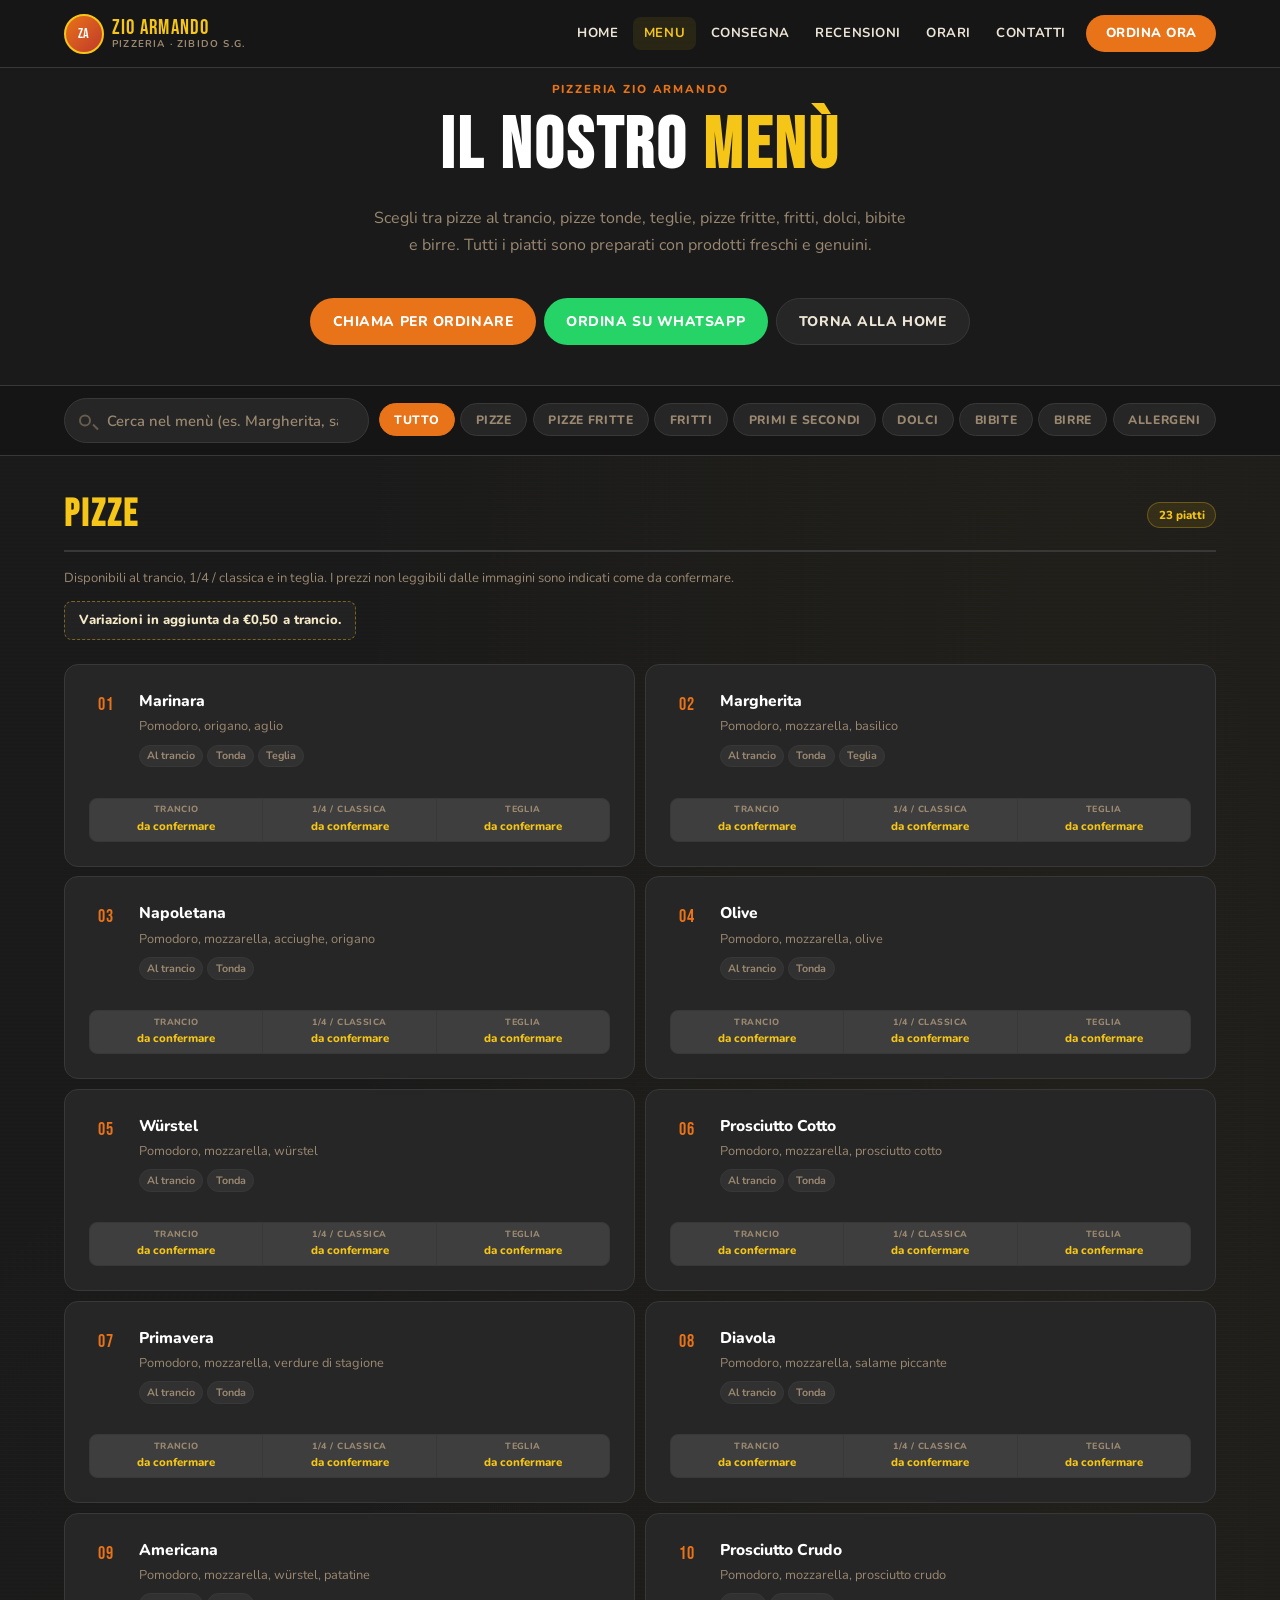
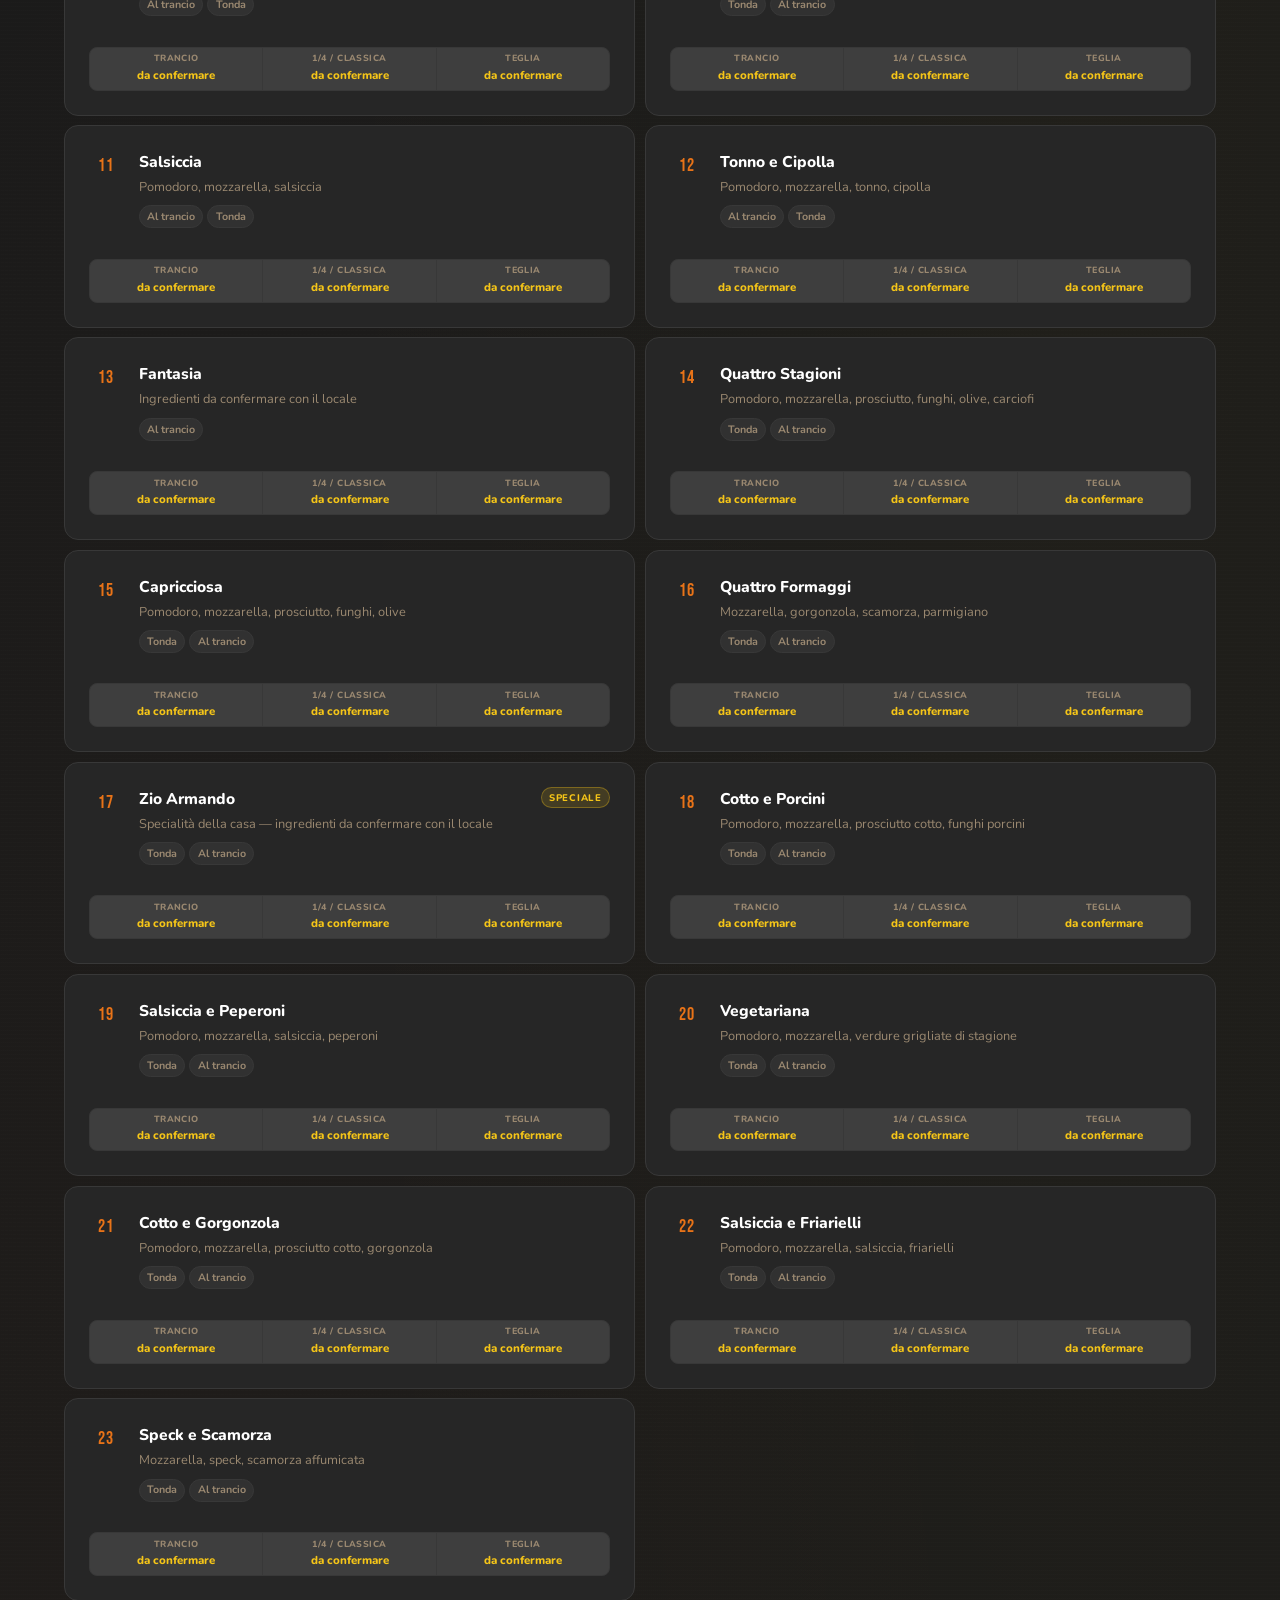
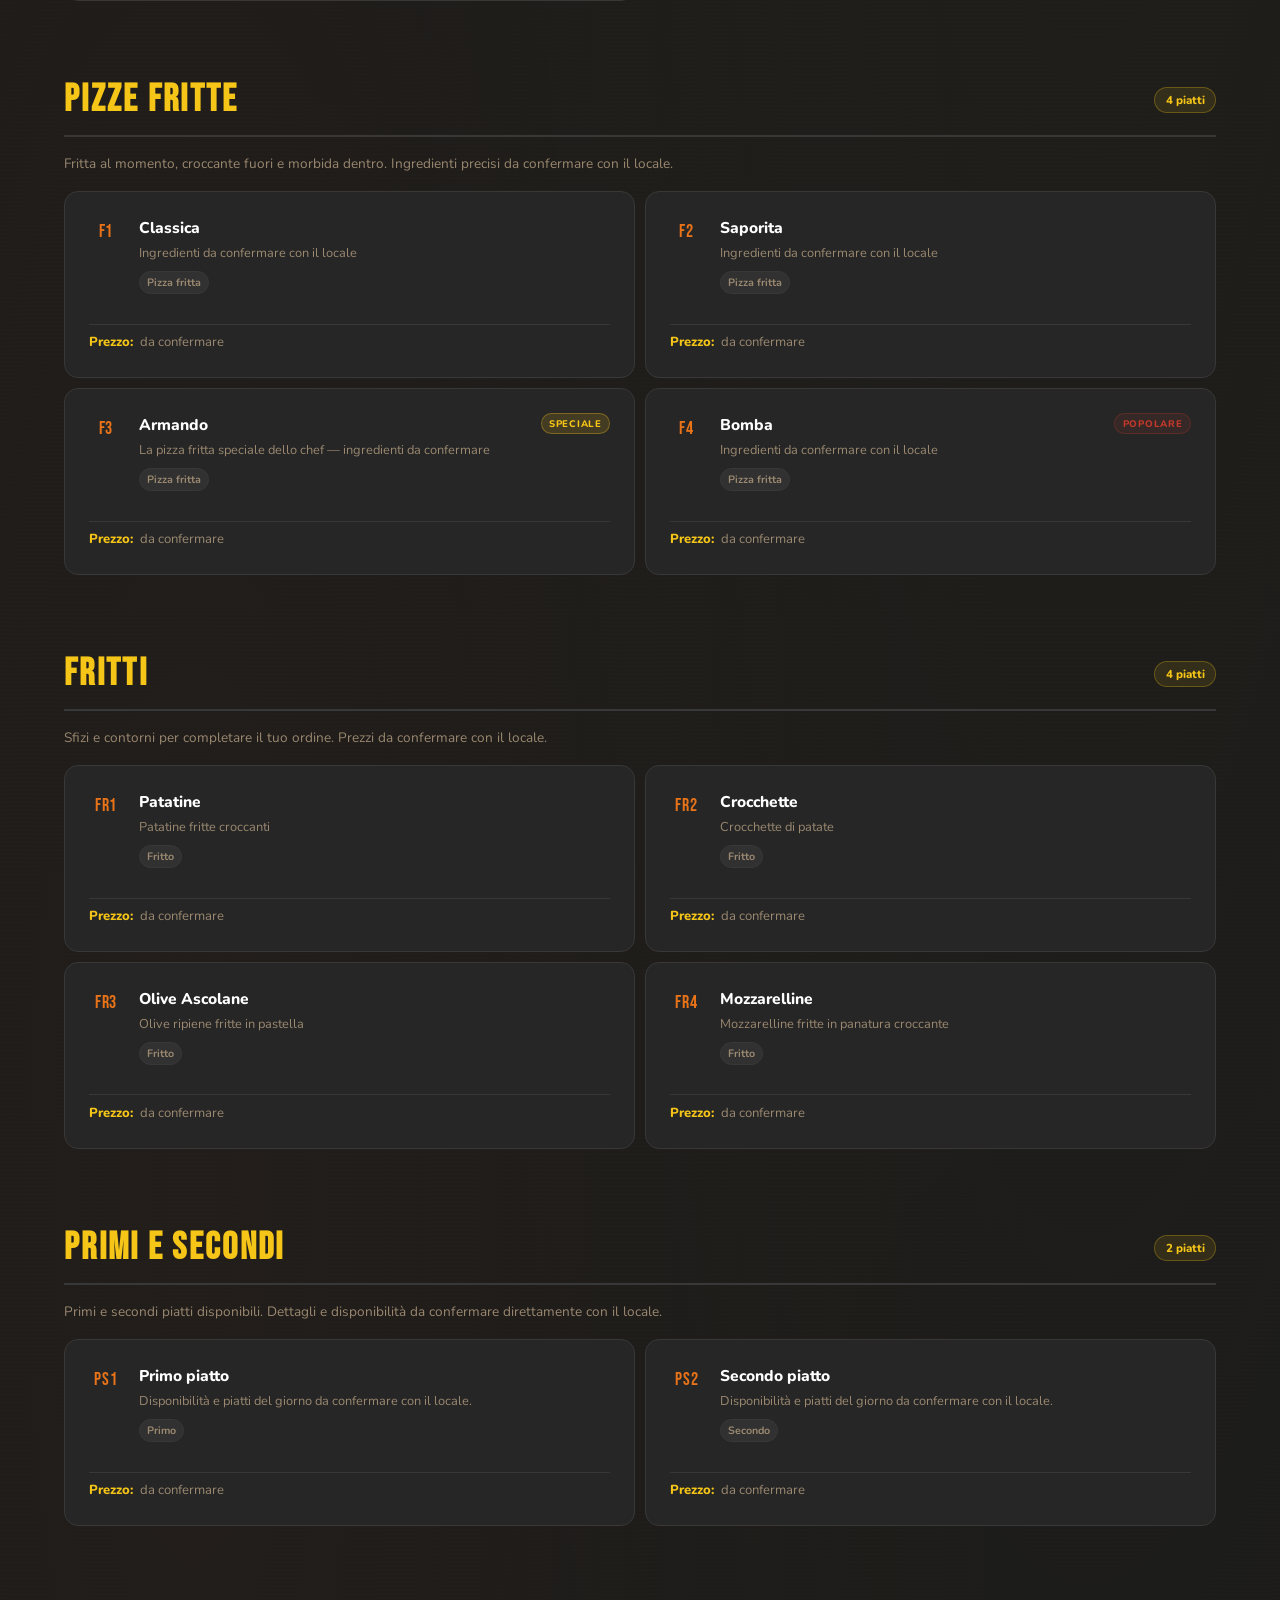
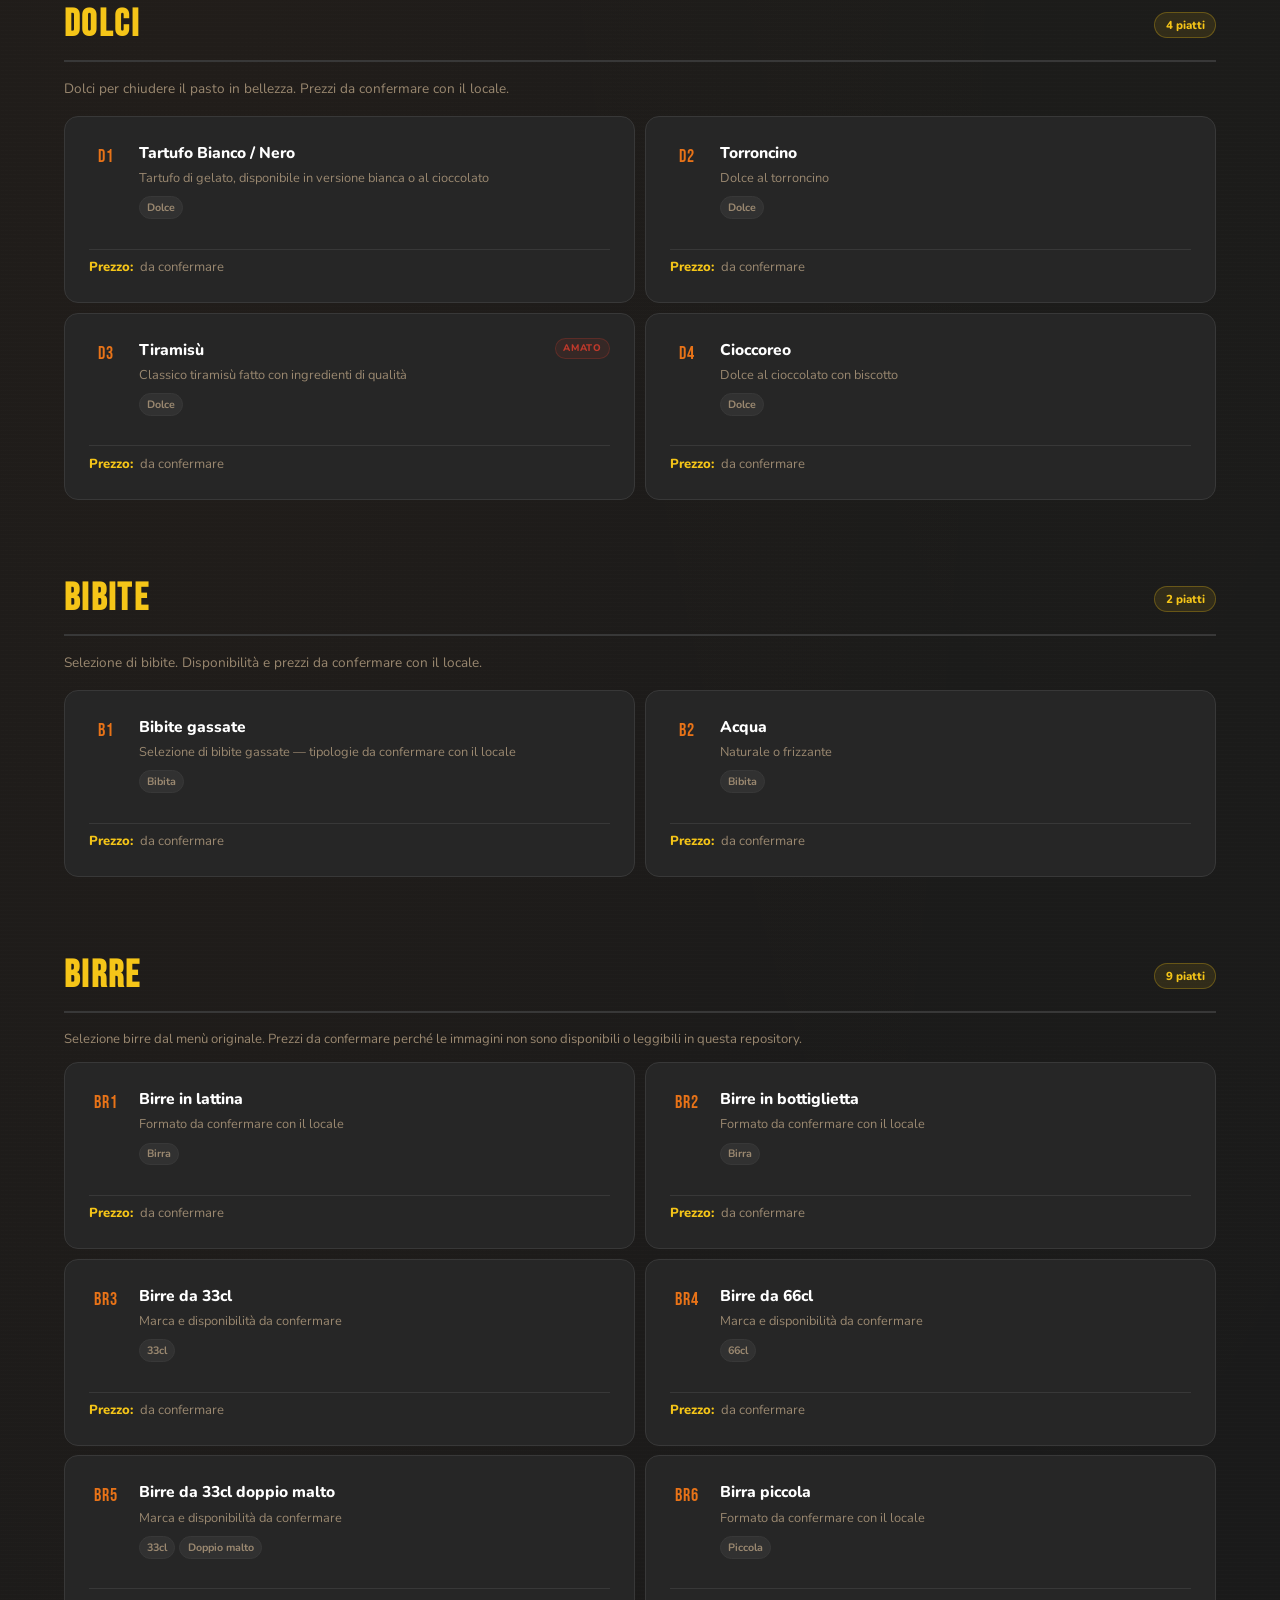
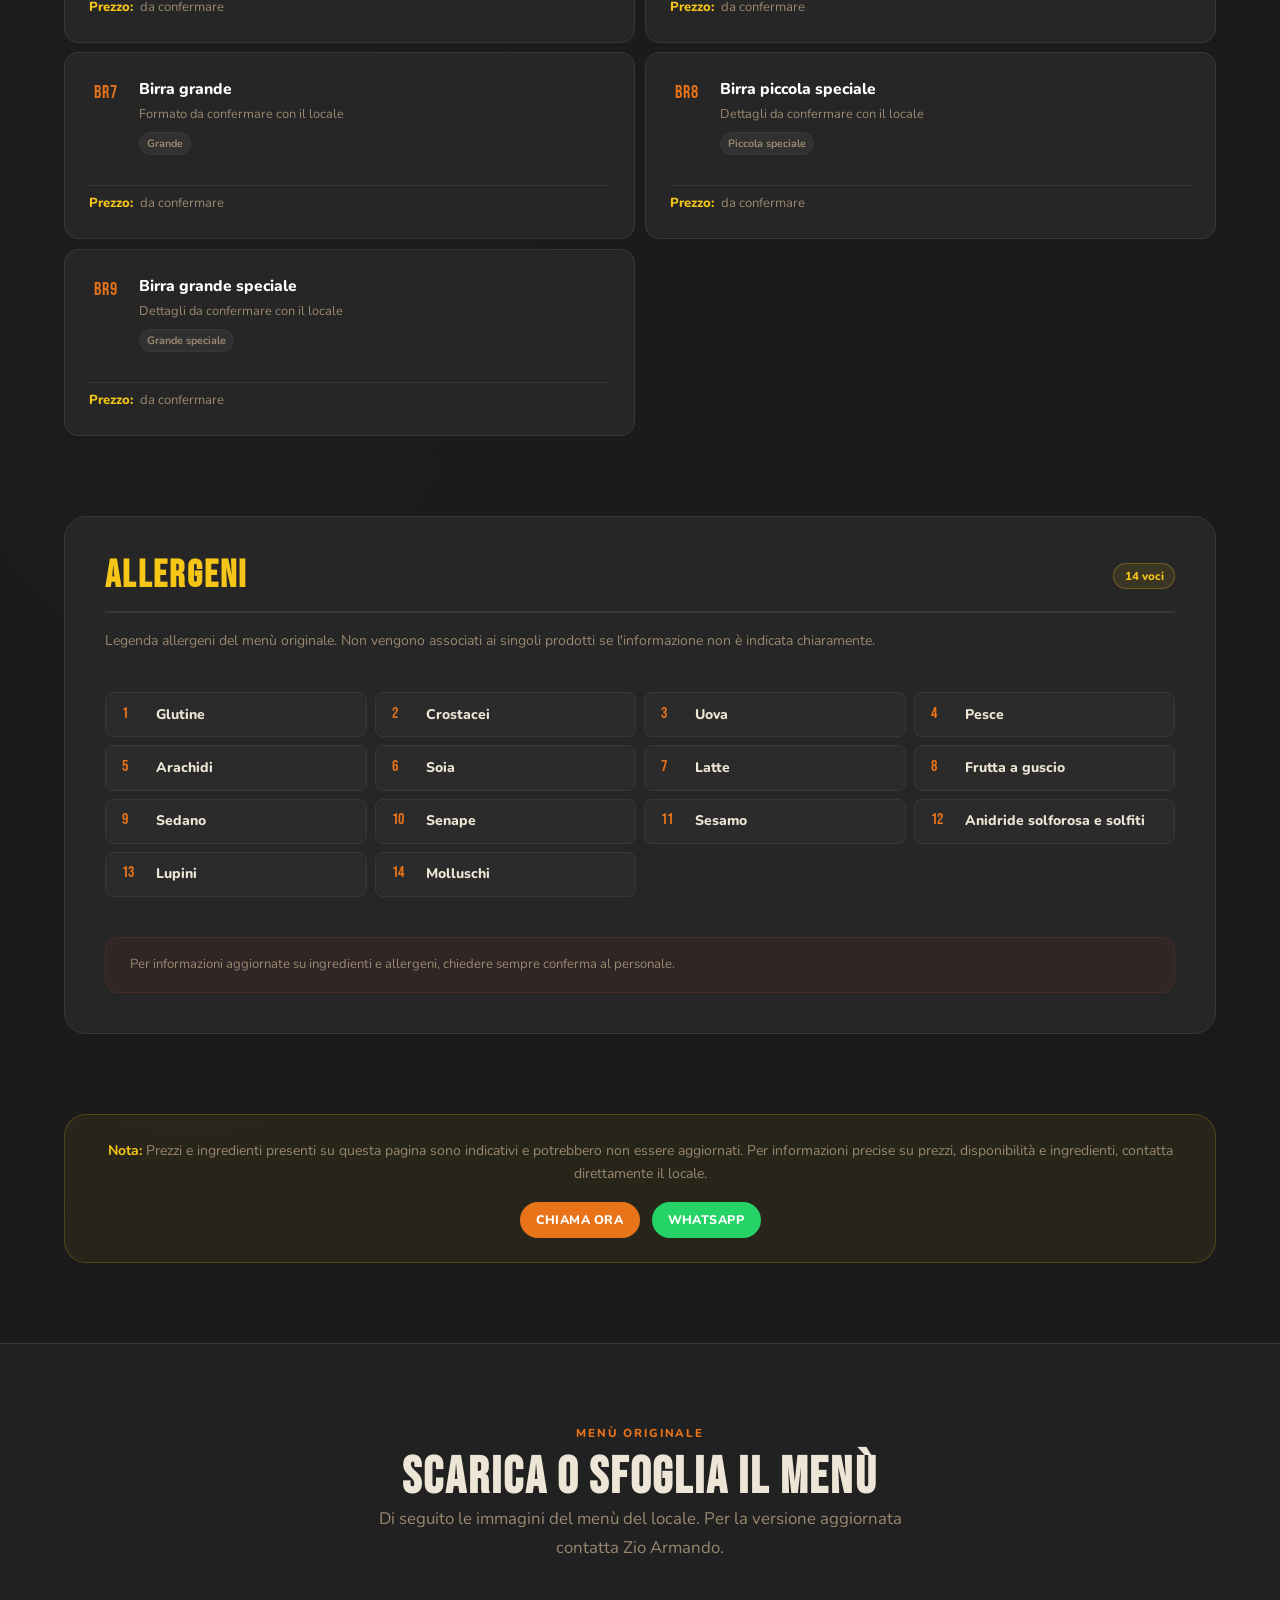
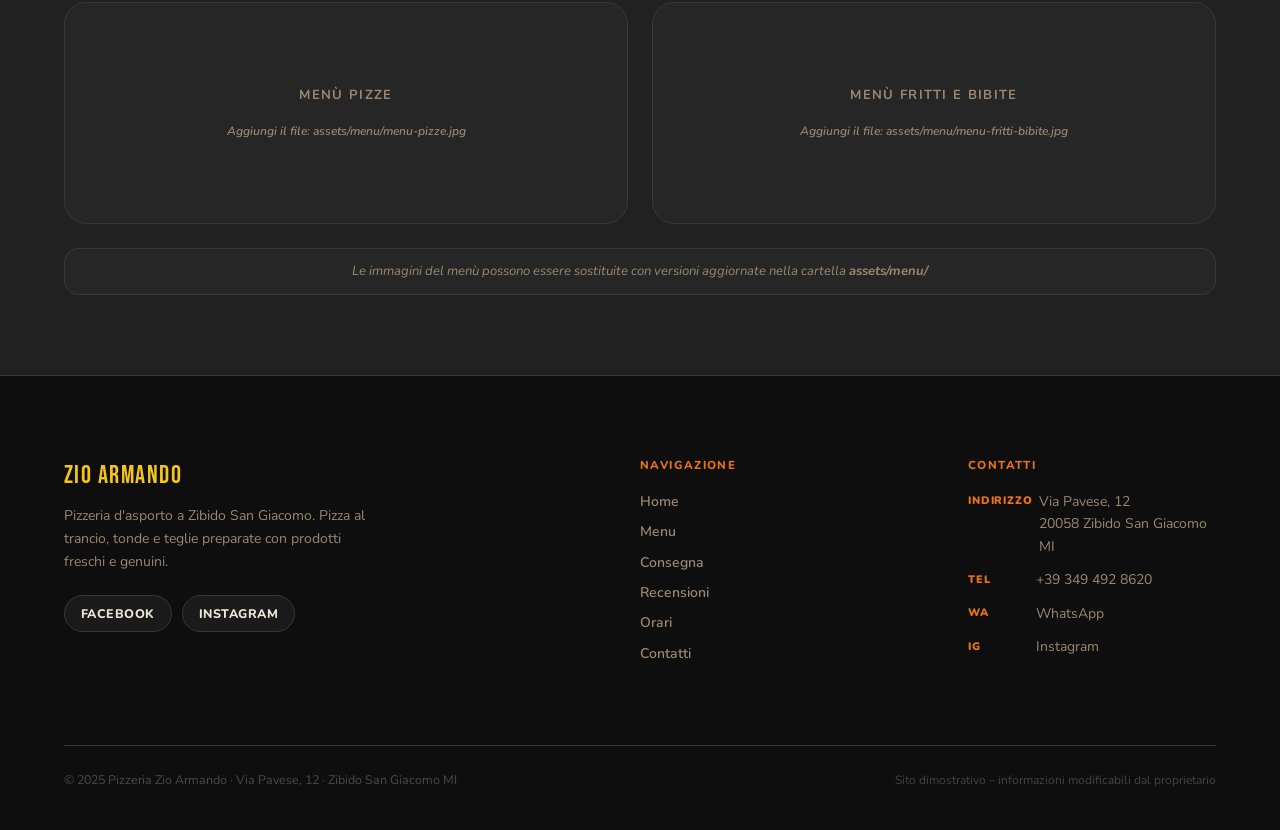
==== menu.html @ ccb5c818 "Created initial files for the project and modified README.md to reflect the changes." ====
<!DOCTYPE html>
<html lang="it">
<head>
  <meta charset="UTF-8">
  <meta name="viewport" content="width=device-width, initial-scale=1.0">
  <meta name="description" content="Menù Pizzeria Zio Armando – Pizze al trancio, tonde, teglie, fritti, pizza fritta, dolci, bibite e birre. Zibido San Giacomo.">
  <meta name="theme-color" content="#1a1a1a">
  <title>Menù – Pizzeria Zio Armando · Zibido San Giacomo</title>

  <!-- Fonts -->
  <link rel="preconnect" href="https://fonts.googleapis.com">
  <link rel="preconnect" href="https://fonts.gstatic.com" crossorigin>
  <link href="https://fonts.googleapis.com/css2?family=Bebas+Neue&family=Pacifico&family=Nunito:wght@400;600;700;800&display=swap" rel="stylesheet">
  <link rel="stylesheet" href="style.css">
</head>
<body>

  <!-- ================================
       SITE HEADER / NAVIGATION
       ================================ -->
  <header class="site-header" id="site-header">
    <div class="container header-inner">

      <!-- LOGO: replace assets/logo/logo-zio-armando.png with the official logo -->
      <a href="index.html" class="site-logo" aria-label="Pizzeria Zio Armando – Home">
        <div class="logo-img-fallback">
          <img
            src="assets/logo/logo-zio-armando.png"
            alt="Logo Pizzeria Zio Armando"
            width="42" height="42"
            onerror="this.style.display='none'"
          >
        </div>
        <div class="logo-text">
          <span class="logo-name">Zio Armando</span>
          <span class="logo-tagline">Pizzeria · Zibido S.G.</span>
        </div>
      </a>

      <!-- Desktop navigation -->
      <nav class="main-nav" aria-label="Navigazione principale">
        <a href="index.html" class="nav-link">Home</a>
        <a href="menu.html" class="nav-link active">Menu</a>
        <a href="index.html#consegna" class="nav-link">Consegna</a>
        <a href="index.html#recensioni" class="nav-link">Recensioni</a>
        <a href="index.html#orari" class="nav-link">Orari</a>
        <a href="index.html#contatti" class="nav-link">Contatti</a>
        <a href="tel:+393494928620" class="nav-link nav-cta">Ordina ora</a>
      </nav>

      <!-- Hamburger (mobile only) -->
      <button class="hamburger" id="hamburger-btn" aria-label="Apri menu" aria-expanded="false" aria-controls="mobile-nav">
        <span></span>
        <span></span>
        <span></span>
      </button>
    </div>
  </header>

  <!-- Mobile nav drawer -->
  <nav class="mobile-nav" id="mobile-nav" aria-label="Navigazione mobile">
    <ul>
      <li><a href="index.html" class="nav-link">Home</a></li>
      <li><a href="menu.html" class="nav-link active">Menu</a></li>
      <li><a href="index.html#consegna" class="nav-link">Consegna</a></li>
      <li><a href="index.html#recensioni" class="nav-link">Recensioni</a></li>
      <li><a href="index.html#orari" class="nav-link">Orari</a></li>
      <li><a href="index.html#contatti" class="nav-link">Contatti</a></li>
      <li><a href="tel:+393494928620" class="nav-link nav-cta">Ordina ora</a></li>
    </ul>
  </nav>

  <main>

    <!-- ================================
         MENU HERO / INTRO
         ================================ -->
    <section class="menu-page-hero page-offset" aria-labelledby="menu-page-title">
      <div class="container">
        <span class="section-label">Pizzeria Zio Armando</span>
        <h1 class="menu-page-title" id="menu-page-title">
          Il nostro <span class="accent">menù</span>
        </h1>
        <p class="menu-page-subtitle">
          Scegli tra pizze al trancio, pizze tonde, teglie, pizze fritte, fritti, dolci, bibite e birre.
          Tutti i piatti sono preparati con prodotti freschi e genuini.
        </p>

        <!-- CTA bar -->
        <div class="menu-cta-bar">
          <a href="tel:+393494928620" class="btn btn-primary">
            Chiama per ordinare
          </a>
          <a href="https://wa.me/393494928620" target="_blank" rel="noopener noreferrer" class="btn btn-whatsapp">
            Ordina su WhatsApp
          </a>
          <a href="index.html" class="btn btn-ghost">
            Torna alla Home
          </a>
        </div>

      </div>
    </section>

    <!-- ================================
         SEARCH + CATEGORY TABS
         (sticky below header)
         ================================ -->
    <div class="menu-search-wrap" id="menu-controls">
      <div class="container">
        <div class="menu-search-inner">

          <!-- Search input -->
          <div class="search-input-wrap">
            <input
              type="search"
              id="menu-search"
              class="menu-search-input"
              placeholder="Cerca nel menù (es. Margherita, salsiccia, fritto...)"
              aria-label="Cerca nel menù"
              autocomplete="off"
            >
          </div>

          <!-- Category tabs -->
          <div class="category-tabs" role="tablist" aria-label="Categorie menù" id="category-tabs">
            <button class="cat-tab active" data-cat="all" role="tab" aria-selected="true">Tutto</button>
            <button class="cat-tab" data-cat="pizze" role="tab" aria-selected="false">Pizze</button>
            <button class="cat-tab" data-cat="pizza-fritta" role="tab" aria-selected="false">Pizze fritte</button>
            <button class="cat-tab" data-cat="fritti" role="tab" aria-selected="false">Fritti</button>
            <button class="cat-tab" data-cat="primi-secondi" role="tab" aria-selected="false">Primi e secondi</button>
            <button class="cat-tab" data-cat="dolci" role="tab" aria-selected="false">Dolci</button>
            <button class="cat-tab" data-cat="bibite" role="tab" aria-selected="false">Bibite</button>
            <button class="cat-tab" data-cat="birre" role="tab" aria-selected="false">Birre</button>
            <button class="cat-tab" data-cat="allergeni" role="tab" aria-selected="false">Allergeni</button>
          </div>

        </div>
      </div>
    </div>

    <!-- ================================
         MENU BODY – CATEGORIES
         ================================ -->
    <div class="menu-body">
      <div class="container">

        <!-- No results message -->
        <div class="no-results" id="no-results" role="alert">
          <div class="no-results-text">Nessun risultato</div>
          <p>Nessun piatto trovato per "<span id="no-results-query"></span>"</p>
          <p style="font-size:0.9rem; margin-top:0.5rem; font-weight:600; color:#666;">
            Prova con un altro ingrediente o sfoglia le categorie.
          </p>
        </div>

        <!-- ==============================
             CATEGORIA: PIZZE
             ============================== -->
        <section class="menu-category" data-cat="pizze" aria-labelledby="cat-pizze-title">
          <div class="menu-category-header">
            <h2 class="menu-category-title" id="cat-pizze-title">Pizze</h2>
            <span class="menu-category-count" id="count-pizze"></span>
          </div>
          <p class="menu-category-desc">
            Disponibili al trancio, 1/4 / classica e in teglia. I prezzi non leggibili dalle immagini sono indicati come da confermare.
          </p>
          <p class="toppings-note">Variazioni in aggiunta da €0,50 a trancio.</p>

          <div class="menu-items-grid" id="grid-pizze">

            <!-- Add more pizza items here following the same card structure -->

            <div class="menu-item" data-name="marinara" data-ingredients="pomodoro origano aglio">
              <span class="menu-item-num">01</span>
              <div class="menu-item-content">
                <div class="menu-item-name">Marinara</div>
                <div class="menu-item-desc">Pomodoro, origano, aglio</div>
                <div class="menu-item-formats">
                  <span class="format-tag">Al trancio</span>
                  <span class="format-tag">Tonda</span>
                  <span class="format-tag">Teglia</span>
                </div>
              </div>
              <div class="menu-item-price price-grid" aria-label="Prezzi pizza"><div class="price-col"><span class="price-col-label">Trancio</span><span class="price-col-val">da confermare</span></div><div class="price-col"><span class="price-col-label">1/4 / Classica</span><span class="price-col-val">da confermare</span></div><div class="price-col"><span class="price-col-label">Teglia</span><span class="price-col-val">da confermare</span></div></div>
            </div>

            <div class="menu-item" data-name="margherita" data-ingredients="pomodoro mozzarella basilico">
              <span class="menu-item-num">02</span>
              <div class="menu-item-content">
                <div class="menu-item-name">Margherita</div>
                <div class="menu-item-desc">Pomodoro, mozzarella, basilico</div>
                <div class="menu-item-formats">
                  <span class="format-tag">Al trancio</span>
                  <span class="format-tag">Tonda</span>
                  <span class="format-tag">Teglia</span>
                </div>
              </div>
              <div class="menu-item-price price-grid" aria-label="Prezzi pizza"><div class="price-col"><span class="price-col-label">Trancio</span><span class="price-col-val">da confermare</span></div><div class="price-col"><span class="price-col-label">1/4 / Classica</span><span class="price-col-val">da confermare</span></div><div class="price-col"><span class="price-col-label">Teglia</span><span class="price-col-val">da confermare</span></div></div>
            </div>

            <div class="menu-item" data-name="napoletana" data-ingredients="pomodoro mozzarella acciughe origano">
              <span class="menu-item-num">03</span>
              <div class="menu-item-content">
                <div class="menu-item-name">Napoletana</div>
                <div class="menu-item-desc">Pomodoro, mozzarella, acciughe, origano</div>
                <div class="menu-item-formats">
                  <span class="format-tag">Al trancio</span>
                  <span class="format-tag">Tonda</span>
                </div>
              </div>
              <div class="menu-item-price price-grid" aria-label="Prezzi pizza"><div class="price-col"><span class="price-col-label">Trancio</span><span class="price-col-val">da confermare</span></div><div class="price-col"><span class="price-col-label">1/4 / Classica</span><span class="price-col-val">da confermare</span></div><div class="price-col"><span class="price-col-label">Teglia</span><span class="price-col-val">da confermare</span></div></div>
            </div>

            <div class="menu-item" data-name="olive" data-ingredients="pomodoro mozzarella olive">
              <span class="menu-item-num">04</span>
              <div class="menu-item-content">
                <div class="menu-item-name">Olive</div>
                <div class="menu-item-desc">Pomodoro, mozzarella, olive</div>
                <div class="menu-item-formats">
                  <span class="format-tag">Al trancio</span>
                  <span class="format-tag">Tonda</span>
                </div>
              </div>
              <div class="menu-item-price price-grid" aria-label="Prezzi pizza"><div class="price-col"><span class="price-col-label">Trancio</span><span class="price-col-val">da confermare</span></div><div class="price-col"><span class="price-col-label">1/4 / Classica</span><span class="price-col-val">da confermare</span></div><div class="price-col"><span class="price-col-label">Teglia</span><span class="price-col-val">da confermare</span></div></div>
            </div>

            <div class="menu-item" data-name="würstel wurstel" data-ingredients="pomodoro mozzarella würstel wurstel">
              <span class="menu-item-num">05</span>
              <div class="menu-item-content">
                <div class="menu-item-name">Würstel</div>
                <div class="menu-item-desc">Pomodoro, mozzarella, würstel</div>
                <div class="menu-item-formats">
                  <span class="format-tag">Al trancio</span>
                  <span class="format-tag">Tonda</span>
                </div>
              </div>
              <div class="menu-item-price price-grid" aria-label="Prezzi pizza"><div class="price-col"><span class="price-col-label">Trancio</span><span class="price-col-val">da confermare</span></div><div class="price-col"><span class="price-col-label">1/4 / Classica</span><span class="price-col-val">da confermare</span></div><div class="price-col"><span class="price-col-label">Teglia</span><span class="price-col-val">da confermare</span></div></div>
            </div>

            <div class="menu-item" data-name="prosciutto cotto" data-ingredients="pomodoro mozzarella prosciutto cotto">
              <span class="menu-item-num">06</span>
              <div class="menu-item-content">
                <div class="menu-item-name">Prosciutto Cotto</div>
                <div class="menu-item-desc">Pomodoro, mozzarella, prosciutto cotto</div>
                <div class="menu-item-formats">
                  <span class="format-tag">Al trancio</span>
                  <span class="format-tag">Tonda</span>
                </div>
              </div>
              <div class="menu-item-price price-grid" aria-label="Prezzi pizza"><div class="price-col"><span class="price-col-label">Trancio</span><span class="price-col-val">da confermare</span></div><div class="price-col"><span class="price-col-label">1/4 / Classica</span><span class="price-col-val">da confermare</span></div><div class="price-col"><span class="price-col-label">Teglia</span><span class="price-col-val">da confermare</span></div></div>
            </div>

            <div class="menu-item" data-name="primavera" data-ingredients="pomodoro mozzarella verdure stagione">
              <span class="menu-item-num">07</span>
              <div class="menu-item-content">
                <div class="menu-item-name">Primavera</div>
                <div class="menu-item-desc">Pomodoro, mozzarella, verdure di stagione</div>
                <div class="menu-item-formats">
                  <span class="format-tag">Al trancio</span>
                  <span class="format-tag">Tonda</span>
                </div>
              </div>
              <div class="menu-item-price price-grid" aria-label="Prezzi pizza"><div class="price-col"><span class="price-col-label">Trancio</span><span class="price-col-val">da confermare</span></div><div class="price-col"><span class="price-col-label">1/4 / Classica</span><span class="price-col-val">da confermare</span></div><div class="price-col"><span class="price-col-label">Teglia</span><span class="price-col-val">da confermare</span></div></div>
            </div>

            <div class="menu-item" data-name="diavola" data-ingredients="pomodoro mozzarella salame piccante">
              <span class="menu-item-num">08</span>
              <div class="menu-item-content">
                <div class="menu-item-name">Diavola</div>
                <div class="menu-item-desc">Pomodoro, mozzarella, salame piccante</div>
                <div class="menu-item-formats">
                  <span class="format-tag">Al trancio</span>
                  <span class="format-tag">Tonda</span>
                </div>
              </div>
              <div class="menu-item-price price-grid" aria-label="Prezzi pizza"><div class="price-col"><span class="price-col-label">Trancio</span><span class="price-col-val">da confermare</span></div><div class="price-col"><span class="price-col-label">1/4 / Classica</span><span class="price-col-val">da confermare</span></div><div class="price-col"><span class="price-col-label">Teglia</span><span class="price-col-val">da confermare</span></div></div>
            </div>

            <div class="menu-item" data-name="americana" data-ingredients="pomodoro mozzarella würstel wurstel patatine">
              <span class="menu-item-num">09</span>
              <div class="menu-item-content">
                <div class="menu-item-name">Americana</div>
                <div class="menu-item-desc">Pomodoro, mozzarella, würstel, patatine</div>
                <div class="menu-item-formats">
                  <span class="format-tag">Al trancio</span>
                  <span class="format-tag">Tonda</span>
                </div>
              </div>
              <div class="menu-item-price price-grid" aria-label="Prezzi pizza"><div class="price-col"><span class="price-col-label">Trancio</span><span class="price-col-val">da confermare</span></div><div class="price-col"><span class="price-col-label">1/4 / Classica</span><span class="price-col-val">da confermare</span></div><div class="price-col"><span class="price-col-label">Teglia</span><span class="price-col-val">da confermare</span></div></div>
            </div>

            <div class="menu-item" data-name="prosciutto crudo" data-ingredients="pomodoro mozzarella prosciutto crudo">
              <span class="menu-item-num">10</span>
              <div class="menu-item-content">
                <div class="menu-item-name">Prosciutto Crudo</div>
                <div class="menu-item-desc">Pomodoro, mozzarella, prosciutto crudo</div>
                <div class="menu-item-formats">
                  <span class="format-tag">Tonda</span>
                  <span class="format-tag">Al trancio</span>
                </div>
              </div>
              <div class="menu-item-price price-grid" aria-label="Prezzi pizza"><div class="price-col"><span class="price-col-label">Trancio</span><span class="price-col-val">da confermare</span></div><div class="price-col"><span class="price-col-label">1/4 / Classica</span><span class="price-col-val">da confermare</span></div><div class="price-col"><span class="price-col-label">Teglia</span><span class="price-col-val">da confermare</span></div></div>
            </div>

            <div class="menu-item" data-name="salsiccia" data-ingredients="pomodoro mozzarella salsiccia">
              <span class="menu-item-num">11</span>
              <div class="menu-item-content">
                <div class="menu-item-name">Salsiccia</div>
                <div class="menu-item-desc">Pomodoro, mozzarella, salsiccia</div>
                <div class="menu-item-formats">
                  <span class="format-tag">Al trancio</span>
                  <span class="format-tag">Tonda</span>
                </div>
              </div>
              <div class="menu-item-price price-grid" aria-label="Prezzi pizza"><div class="price-col"><span class="price-col-label">Trancio</span><span class="price-col-val">da confermare</span></div><div class="price-col"><span class="price-col-label">1/4 / Classica</span><span class="price-col-val">da confermare</span></div><div class="price-col"><span class="price-col-label">Teglia</span><span class="price-col-val">da confermare</span></div></div>
            </div>

            <div class="menu-item" data-name="tonno cipolla" data-ingredients="pomodoro mozzarella tonno cipolla">
              <span class="menu-item-num">12</span>
              <div class="menu-item-content">
                <div class="menu-item-name">Tonno e Cipolla</div>
                <div class="menu-item-desc">Pomodoro, mozzarella, tonno, cipolla</div>
                <div class="menu-item-formats">
                  <span class="format-tag">Al trancio</span>
                  <span class="format-tag">Tonda</span>
                </div>
              </div>
              <div class="menu-item-price price-grid" aria-label="Prezzi pizza"><div class="price-col"><span class="price-col-label">Trancio</span><span class="price-col-val">da confermare</span></div><div class="price-col"><span class="price-col-label">1/4 / Classica</span><span class="price-col-val">da confermare</span></div><div class="price-col"><span class="price-col-label">Teglia</span><span class="price-col-val">da confermare</span></div></div>
            </div>

            <div class="menu-item" data-name="fantasia" data-ingredients="ingredienti da confermare">
              <span class="menu-item-num">13</span>
              <div class="menu-item-content">
                <div class="menu-item-name">Fantasia</div>
                <div class="menu-item-desc">Ingredienti da confermare con il locale</div>
                <div class="menu-item-formats">
                  <span class="format-tag">Al trancio</span>
                </div>
              </div>
              <div class="menu-item-price price-grid" aria-label="Prezzi pizza"><div class="price-col"><span class="price-col-label">Trancio</span><span class="price-col-val">da confermare</span></div><div class="price-col"><span class="price-col-label">1/4 / Classica</span><span class="price-col-val">da confermare</span></div><div class="price-col"><span class="price-col-label">Teglia</span><span class="price-col-val">da confermare</span></div></div>
            </div>

            <div class="menu-item" data-name="quattro stagioni" data-ingredients="pomodoro mozzarella prosciutto funghi olive carciofi">
              <span class="menu-item-num">14</span>
              <div class="menu-item-content">
                <div class="menu-item-name">Quattro Stagioni</div>
                <div class="menu-item-desc">Pomodoro, mozzarella, prosciutto, funghi, olive, carciofi</div>
                <div class="menu-item-formats">
                  <span class="format-tag">Tonda</span>
                  <span class="format-tag">Al trancio</span>
                </div>
              </div>
              <div class="menu-item-price price-grid" aria-label="Prezzi pizza"><div class="price-col"><span class="price-col-label">Trancio</span><span class="price-col-val">da confermare</span></div><div class="price-col"><span class="price-col-label">1/4 / Classica</span><span class="price-col-val">da confermare</span></div><div class="price-col"><span class="price-col-label">Teglia</span><span class="price-col-val">da confermare</span></div></div>
            </div>

            <div class="menu-item" data-name="capricciosa" data-ingredients="pomodoro mozzarella prosciutto funghi olive">
              <span class="menu-item-num">15</span>
              <div class="menu-item-content">
                <div class="menu-item-name">Capricciosa</div>
                <div class="menu-item-desc">Pomodoro, mozzarella, prosciutto, funghi, olive</div>
                <div class="menu-item-formats">
                  <span class="format-tag">Tonda</span>
                  <span class="format-tag">Al trancio</span>
                </div>
              </div>
              <div class="menu-item-price price-grid" aria-label="Prezzi pizza"><div class="price-col"><span class="price-col-label">Trancio</span><span class="price-col-val">da confermare</span></div><div class="price-col"><span class="price-col-label">1/4 / Classica</span><span class="price-col-val">da confermare</span></div><div class="price-col"><span class="price-col-label">Teglia</span><span class="price-col-val">da confermare</span></div></div>
            </div>

            <div class="menu-item" data-name="quattro formaggi" data-ingredients="mozzarella gorgonzola scamorza parmigiano formaggi">
              <span class="menu-item-num">16</span>
              <div class="menu-item-content">
                <div class="menu-item-name">Quattro Formaggi</div>
                <div class="menu-item-desc">Mozzarella, gorgonzola, scamorza, parmigiano</div>
                <div class="menu-item-formats">
                  <span class="format-tag">Tonda</span>
                  <span class="format-tag">Al trancio</span>
                </div>
              </div>
              <div class="menu-item-price price-grid" aria-label="Prezzi pizza"><div class="price-col"><span class="price-col-label">Trancio</span><span class="price-col-val">da confermare</span></div><div class="price-col"><span class="price-col-label">1/4 / Classica</span><span class="price-col-val">da confermare</span></div><div class="price-col"><span class="price-col-label">Teglia</span><span class="price-col-val">da confermare</span></div></div>
            </div>

            <div class="menu-item" data-name="zio armando" data-ingredients="specialità della casa">
              <span class="menu-item-num">17</span>
              <div class="menu-item-content">
                <div class="menu-item-name">Zio Armando</div>
                <div class="menu-item-desc">Specialità della casa — ingredienti da confermare con il locale</div>
                <div class="menu-item-formats">
                  <span class="format-tag">Tonda</span>
                  <span class="format-tag">Al trancio</span>
                </div>
              </div>
              <div class="menu-item-badge badge-special">Speciale</div>
              <div class="menu-item-price price-grid" aria-label="Prezzi pizza"><div class="price-col"><span class="price-col-label">Trancio</span><span class="price-col-val">da confermare</span></div><div class="price-col"><span class="price-col-label">1/4 / Classica</span><span class="price-col-val">da confermare</span></div><div class="price-col"><span class="price-col-label">Teglia</span><span class="price-col-val">da confermare</span></div></div>
            </div>

            <div class="menu-item" data-name="cotto porcini" data-ingredients="pomodoro mozzarella prosciutto cotto funghi porcini">
              <span class="menu-item-num">18</span>
              <div class="menu-item-content">
                <div class="menu-item-name">Cotto e Porcini</div>
                <div class="menu-item-desc">Pomodoro, mozzarella, prosciutto cotto, funghi porcini</div>
                <div class="menu-item-formats">
                  <span class="format-tag">Tonda</span>
                  <span class="format-tag">Al trancio</span>
                </div>
              </div>
              <div class="menu-item-price price-grid" aria-label="Prezzi pizza"><div class="price-col"><span class="price-col-label">Trancio</span><span class="price-col-val">da confermare</span></div><div class="price-col"><span class="price-col-label">1/4 / Classica</span><span class="price-col-val">da confermare</span></div><div class="price-col"><span class="price-col-label">Teglia</span><span class="price-col-val">da confermare</span></div></div>
            </div>

            <div class="menu-item" data-name="salsiccia peperoni" data-ingredients="pomodoro mozzarella salsiccia peperoni">
              <span class="menu-item-num">19</span>
              <div class="menu-item-content">
                <div class="menu-item-name">Salsiccia e Peperoni</div>
                <div class="menu-item-desc">Pomodoro, mozzarella, salsiccia, peperoni</div>
                <div class="menu-item-formats">
                  <span class="format-tag">Tonda</span>
                  <span class="format-tag">Al trancio</span>
                </div>
              </div>
              <div class="menu-item-price price-grid" aria-label="Prezzi pizza"><div class="price-col"><span class="price-col-label">Trancio</span><span class="price-col-val">da confermare</span></div><div class="price-col"><span class="price-col-label">1/4 / Classica</span><span class="price-col-val">da confermare</span></div><div class="price-col"><span class="price-col-label">Teglia</span><span class="price-col-val">da confermare</span></div></div>
            </div>

            <div class="menu-item" data-name="vegetariana" data-ingredients="pomodoro mozzarella verdure grigliate vegetariana">
              <span class="menu-item-num">20</span>
              <div class="menu-item-content">
                <div class="menu-item-name">Vegetariana</div>
                <div class="menu-item-desc">Pomodoro, mozzarella, verdure grigliate di stagione</div>
                <div class="menu-item-formats">
                  <span class="format-tag">Tonda</span>
                  <span class="format-tag">Al trancio</span>
                </div>
              </div>
              <div class="menu-item-price price-grid" aria-label="Prezzi pizza"><div class="price-col"><span class="price-col-label">Trancio</span><span class="price-col-val">da confermare</span></div><div class="price-col"><span class="price-col-label">1/4 / Classica</span><span class="price-col-val">da confermare</span></div><div class="price-col"><span class="price-col-label">Teglia</span><span class="price-col-val">da confermare</span></div></div>
            </div>

            <div class="menu-item" data-name="cotto gorgonzola" data-ingredients="pomodoro mozzarella prosciutto cotto gorgonzola">
              <span class="menu-item-num">21</span>
              <div class="menu-item-content">
                <div class="menu-item-name">Cotto e Gorgonzola</div>
                <div class="menu-item-desc">Pomodoro, mozzarella, prosciutto cotto, gorgonzola</div>
                <div class="menu-item-formats">
                  <span class="format-tag">Tonda</span>
                  <span class="format-tag">Al trancio</span>
                </div>
              </div>
              <div class="menu-item-price price-grid" aria-label="Prezzi pizza"><div class="price-col"><span class="price-col-label">Trancio</span><span class="price-col-val">da confermare</span></div><div class="price-col"><span class="price-col-label">1/4 / Classica</span><span class="price-col-val">da confermare</span></div><div class="price-col"><span class="price-col-label">Teglia</span><span class="price-col-val">da confermare</span></div></div>
            </div>

            <div class="menu-item" data-name="salsiccia friarielli" data-ingredients="pomodoro mozzarella salsiccia friarielli">
              <span class="menu-item-num">22</span>
              <div class="menu-item-content">
                <div class="menu-item-name">Salsiccia e Friarielli</div>
                <div class="menu-item-desc">Pomodoro, mozzarella, salsiccia, friarielli</div>
                <div class="menu-item-formats">
                  <span class="format-tag">Tonda</span>
                  <span class="format-tag">Al trancio</span>
                </div>
              </div>
              <div class="menu-item-price price-grid" aria-label="Prezzi pizza"><div class="price-col"><span class="price-col-label">Trancio</span><span class="price-col-val">da confermare</span></div><div class="price-col"><span class="price-col-label">1/4 / Classica</span><span class="price-col-val">da confermare</span></div><div class="price-col"><span class="price-col-label">Teglia</span><span class="price-col-val">da confermare</span></div></div>
            </div>

            <div class="menu-item" data-name="speck scamorza" data-ingredients="mozzarella speck scamorza affumicata">
              <span class="menu-item-num">23</span>
              <div class="menu-item-content">
                <div class="menu-item-name">Speck e Scamorza</div>
                <div class="menu-item-desc">Mozzarella, speck, scamorza affumicata</div>
                <div class="menu-item-formats">
                  <span class="format-tag">Tonda</span>
                  <span class="format-tag">Al trancio</span>
                </div>
              </div>
              <div class="menu-item-price price-grid" aria-label="Prezzi pizza"><div class="price-col"><span class="price-col-label">Trancio</span><span class="price-col-val">da confermare</span></div><div class="price-col"><span class="price-col-label">1/4 / Classica</span><span class="price-col-val">da confermare</span></div><div class="price-col"><span class="price-col-label">Teglia</span><span class="price-col-val">da confermare</span></div></div>
            </div>

            <!-- Add more pizza items here following the same card structure -->

          </div><!-- /grid-pizze -->
        </section>

        <!-- ==============================
             CATEGORIA: PIZZA FRITTA
             ============================== -->
        <section class="menu-category" data-cat="pizza-fritta" aria-labelledby="cat-fritta-title">
          <div class="menu-category-header">
            <h2 class="menu-category-title" id="cat-fritta-title">Pizze fritte</h2>
            <span class="menu-category-count" id="count-pizza-fritta"></span>
          </div>
          <p style="font-size:0.85rem; color:var(--text-muted); margin-bottom:1rem;">
            Fritta al momento, croccante fuori e morbida dentro. Ingredienti precisi da confermare con il locale.
          </p>

          <div class="menu-items-grid" id="grid-pizza-fritta">

            <div class="menu-item" data-name="pizza fritta classica" data-ingredients="classica fritta">
              <span class="menu-item-num">F1</span>
              <div class="menu-item-content">
                <div class="menu-item-name">Classica</div>
                <div class="menu-item-desc">Ingredienti da confermare con il locale</div>
                <div class="menu-item-formats">
                  <span class="format-tag">Pizza fritta</span>
                </div>
              </div>
              <div class="menu-item-price"><div class="price-simple"><span class="price-label">Prezzo:</span> da confermare</div></div>
            </div>

            <div class="menu-item" data-name="pizza fritta saporita" data-ingredients="saporita fritta">
              <span class="menu-item-num">F2</span>
              <div class="menu-item-content">
                <div class="menu-item-name">Saporita</div>
                <div class="menu-item-desc">Ingredienti da confermare con il locale</div>
                <div class="menu-item-formats">
                  <span class="format-tag">Pizza fritta</span>
                </div>
              </div>
              <div class="menu-item-price"><div class="price-simple"><span class="price-label">Prezzo:</span> da confermare</div></div>
            </div>

            <div class="menu-item" data-name="pizza fritta armando" data-ingredients="armando fritta specialità">
              <span class="menu-item-num">F3</span>
              <div class="menu-item-content">
                <div class="menu-item-name">Armando</div>
                <div class="menu-item-desc">La pizza fritta speciale dello chef — ingredienti da confermare</div>
                <div class="menu-item-formats">
                  <span class="format-tag">Pizza fritta</span>
                </div>
              </div>
              <div class="menu-item-badge badge-special">Speciale</div>
              <div class="menu-item-price"><div class="price-simple"><span class="price-label">Prezzo:</span> da confermare</div></div>
            </div>

            <div class="menu-item" data-name="pizza fritta bomba" data-ingredients="bomba fritta piccante">
              <span class="menu-item-num">F4</span>
              <div class="menu-item-content">
                <div class="menu-item-name">Bomba</div>
                <div class="menu-item-desc">Ingredienti da confermare con il locale</div>
                <div class="menu-item-formats">
                  <span class="format-tag">Pizza fritta</span>
                </div>
              </div>
              <div class="menu-item-badge badge-popular">Popolare</div>
              <div class="menu-item-price"><div class="price-simple"><span class="price-label">Prezzo:</span> da confermare</div></div>
            </div>

            <!-- Add more pizza fritta items here following the same card structure -->

          </div>
        </section>

        <!-- ==============================
             CATEGORIA: FRITTI
             ============================== -->
        <section class="menu-category" data-cat="fritti" aria-labelledby="cat-fritti-title">
          <div class="menu-category-header">
            <h2 class="menu-category-title" id="cat-fritti-title">Fritti</h2>
            <span class="menu-category-count" id="count-fritti"></span>
          </div>
          <p style="font-size:0.85rem; color:var(--text-muted); margin-bottom:1rem;">
            Sfizi e contorni per completare il tuo ordine. Prezzi da confermare con il locale.
          </p>

          <div class="menu-items-grid" id="grid-fritti">

            <div class="menu-item" data-name="patatine fritte" data-ingredients="patatine fritte">
              <span class="menu-item-num">FR1</span>
              <div class="menu-item-content">
                <div class="menu-item-name">Patatine</div>
                <div class="menu-item-desc">Patatine fritte croccanti</div>
                <div class="menu-item-formats">
                  <span class="format-tag">Fritto</span>
                </div>
              </div>
              <div class="menu-item-price"><div class="price-simple"><span class="price-label">Prezzo:</span> da confermare</div></div>
            </div>

            <div class="menu-item" data-name="crocchette" data-ingredients="crocchette patate">
              <span class="menu-item-num">FR2</span>
              <div class="menu-item-content">
                <div class="menu-item-name">Crocchette</div>
                <div class="menu-item-desc">Crocchette di patate</div>
                <div class="menu-item-formats">
                  <span class="format-tag">Fritto</span>
                </div>
              </div>
              <div class="menu-item-price"><div class="price-simple"><span class="price-label">Prezzo:</span> da confermare</div></div>
            </div>

            <div class="menu-item" data-name="olive ascolane" data-ingredients="olive ascolane ripiene carne">
              <span class="menu-item-num">FR3</span>
              <div class="menu-item-content">
                <div class="menu-item-name">Olive Ascolane</div>
                <div class="menu-item-desc">Olive ripiene fritte in pastella</div>
                <div class="menu-item-formats">
                  <span class="format-tag">Fritto</span>
                </div>
              </div>
              <div class="menu-item-price"><div class="price-simple"><span class="price-label">Prezzo:</span> da confermare</div></div>
            </div>

            <div class="menu-item" data-name="mozzarelline" data-ingredients="mozzarelline fritte panate">
              <span class="menu-item-num">FR4</span>
              <div class="menu-item-content">
                <div class="menu-item-name">Mozzarelline</div>
                <div class="menu-item-desc">Mozzarelline fritte in panatura croccante</div>
                <div class="menu-item-formats">
                  <span class="format-tag">Fritto</span>
                </div>
              </div>
              <div class="menu-item-price"><div class="price-simple"><span class="price-label">Prezzo:</span> da confermare</div></div>
            </div>

            <!-- Add more fritti items here following the same card structure -->

          </div>
        </section>

        <!-- ==============================
             CATEGORIA: PRIMI E SECONDI
             ============================== -->
        <section class="menu-category" data-cat="primi-secondi" aria-labelledby="cat-ps-title">
          <div class="menu-category-header">
            <h2 class="menu-category-title" id="cat-ps-title">Primi e Secondi</h2>
            <span class="menu-category-count" id="count-primi-secondi"></span>
          </div>
          <p style="font-size:0.85rem; color:var(--text-muted); margin-bottom:1rem;">
            Primi e secondi piatti disponibili. Dettagli e disponibilità da confermare direttamente con il locale.
          </p>

          <div class="menu-items-grid" id="grid-primi-secondi">

            <div class="menu-item" data-name="primo piatto" data-ingredients="primo piatto pasta">
              <span class="menu-item-num">PS1</span>
              <div class="menu-item-content">
                <div class="menu-item-name">Primo piatto</div>
                <div class="menu-item-desc">
                  Disponibilità e piatti del giorno da confermare con il locale.
                  <!-- Il proprietario può aggiungere i piatti specifici qui -->
                </div>
                <div class="menu-item-formats">
                  <span class="format-tag">Primo</span>
                </div>
              </div>
              <div class="menu-item-price"><div class="price-simple"><span class="price-label">Prezzo:</span> da confermare</div></div>
            </div>

            <div class="menu-item" data-name="secondo piatto" data-ingredients="secondo piatto carne">
              <span class="menu-item-num">PS2</span>
              <div class="menu-item-content">
                <div class="menu-item-name">Secondo piatto</div>
                <div class="menu-item-desc">
                  Disponibilità e piatti del giorno da confermare con il locale.
                  <!-- Il proprietario può aggiungere i piatti specifici qui -->
                </div>
                <div class="menu-item-formats">
                  <span class="format-tag">Secondo</span>
                </div>
              </div>
              <div class="menu-item-price"><div class="price-simple"><span class="price-label">Prezzo:</span> da confermare</div></div>
            </div>

            <!-- Add more primi e secondi items here following the same card structure -->

          </div>
        </section>

        <!-- ==============================
             CATEGORIA: DOLCI
             ============================== -->
        <section class="menu-category" data-cat="dolci" aria-labelledby="cat-dolci-title">
          <div class="menu-category-header">
            <h2 class="menu-category-title" id="cat-dolci-title">Dolci</h2>
            <span class="menu-category-count" id="count-dolci"></span>
          </div>
          <p style="font-size:0.85rem; color:var(--text-muted); margin-bottom:1rem;">
            Dolci per chiudere il pasto in bellezza. Prezzi da confermare con il locale.
          </p>

          <div class="menu-items-grid" id="grid-dolci">

            <div class="menu-item" data-name="tartufo bianco nero" data-ingredients="gelato tartufo cioccolato bianco nero">
              <span class="menu-item-num">D1</span>
              <div class="menu-item-content">
                <div class="menu-item-name">Tartufo Bianco / Nero</div>
                <div class="menu-item-desc">Tartufo di gelato, disponibile in versione bianca o al cioccolato</div>
                <div class="menu-item-formats">
                  <span class="format-tag">Dolce</span>
                </div>
              </div>
              <div class="menu-item-price"><div class="price-simple"><span class="price-label">Prezzo:</span> da confermare</div></div>
            </div>

            <div class="menu-item" data-name="torroncino" data-ingredients="gelato torrone torroncino">
              <span class="menu-item-num">D2</span>
              <div class="menu-item-content">
                <div class="menu-item-name">Torroncino</div>
                <div class="menu-item-desc">Dolce al torroncino</div>
                <div class="menu-item-formats">
                  <span class="format-tag">Dolce</span>
                </div>
              </div>
              <div class="menu-item-price"><div class="price-simple"><span class="price-label">Prezzo:</span> da confermare</div></div>
            </div>

            <div class="menu-item" data-name="tiramisù tiramisu" data-ingredients="mascarpone caffè savoiardi cacao tiramisù">
              <span class="menu-item-num">D3</span>
              <div class="menu-item-content">
                <div class="menu-item-name">Tiramisù</div>
                <div class="menu-item-desc">Classico tiramisù fatto con ingredienti di qualità</div>
                <div class="menu-item-formats">
                  <span class="format-tag">Dolce</span>
                </div>
              </div>
              <div class="menu-item-badge badge-popular">Amato</div>
              <div class="menu-item-price"><div class="price-simple"><span class="price-label">Prezzo:</span> da confermare</div></div>
            </div>

            <div class="menu-item" data-name="cioccoreo cioccolato" data-ingredients="cioccolato biscotto crema cioccoreo">
              <span class="menu-item-num">D4</span>
              <div class="menu-item-content">
                <div class="menu-item-name">Cioccoreo</div>
                <div class="menu-item-desc">Dolce al cioccolato con biscotto</div>
                <div class="menu-item-formats">
                  <span class="format-tag">Dolce</span>
                </div>
              </div>
              <div class="menu-item-price"><div class="price-simple"><span class="price-label">Prezzo:</span> da confermare</div></div>
            </div>

            <!-- Add more dolci items here following the same card structure -->

          </div>
        </section>

        <!-- ==============================
             CATEGORIA: BIBITE
             ============================== -->
        <section class="menu-category" data-cat="bibite" aria-labelledby="cat-bibite-title">
          <div class="menu-category-header">
            <h2 class="menu-category-title" id="cat-bibite-title">Bibite</h2>
            <span class="menu-category-count" id="count-bibite"></span>
          </div>
          <p style="font-size:0.85rem; color:var(--text-muted); margin-bottom:1rem;">
            Selezione di bibite. Disponibilità e prezzi da confermare con il locale.
          </p>

          <div class="menu-items-grid" id="grid-bibite">

            <div class="menu-item" data-name="coca cola bibita" data-ingredients="bibita gassata cola">
              <span class="menu-item-num">B1</span>
              <div class="menu-item-content">
                <div class="menu-item-name">Bibite gassate</div>
                <div class="menu-item-desc">Selezione di bibite gassate — tipologie da confermare con il locale</div>
                <div class="menu-item-formats">
                  <span class="format-tag">Bibita</span>
                </div>
              </div>
              <div class="menu-item-price"><div class="price-simple"><span class="price-label">Prezzo:</span> da confermare</div></div>
            </div>

            <div class="menu-item" data-name="acqua bibita" data-ingredients="acqua naturale frizzante">
              <span class="menu-item-num">B2</span>
              <div class="menu-item-content">
                <div class="menu-item-name">Acqua</div>
                <div class="menu-item-desc">Naturale o frizzante</div>
                <div class="menu-item-formats">
                  <span class="format-tag">Bibita</span>
                </div>
              </div>
              <div class="menu-item-price"><div class="price-simple"><span class="price-label">Prezzo:</span> da confermare</div></div>
            </div>

            <!-- Add more bibite items here following the same card structure -->

          </div>
        </section>

        <!-- ==============================
             CATEGORIA: BIRRE
             ============================== -->
        <section class="menu-category" data-cat="birre" aria-labelledby="cat-birre-title">
          <div class="menu-category-header">
            <h2 class="menu-category-title" id="cat-birre-title">Birre</h2>
            <span class="menu-category-count" id="count-birre"></span>
          </div>
          <p class="menu-category-desc">
            Selezione birre dal menù originale. Prezzi da confermare perché le immagini non sono disponibili o leggibili in questa repository.
          </p>

          <div class="menu-items-grid" id="grid-birre">
            <div class="menu-item" data-name="birre in lattina" data-ingredients="birra lattina">
              <span class="menu-item-num">BR1</span>
              <div class="menu-item-content">
                <div class="menu-item-name">Birre in lattina</div>
                <div class="menu-item-desc">Formato da confermare con il locale</div>
                <div class="menu-item-formats"><span class="format-tag">Birra</span></div>
              </div>
              <div class="menu-item-price"><div class="price-simple"><span class="price-label">Prezzo:</span> da confermare</div></div>
            </div>

            <div class="menu-item" data-name="birre in bottiglietta" data-ingredients="birra bottiglietta">
              <span class="menu-item-num">BR2</span>
              <div class="menu-item-content">
                <div class="menu-item-name">Birre in bottiglietta</div>
                <div class="menu-item-desc">Formato da confermare con il locale</div>
                <div class="menu-item-formats"><span class="format-tag">Birra</span></div>
              </div>
              <div class="menu-item-price"><div class="price-simple"><span class="price-label">Prezzo:</span> da confermare</div></div>
            </div>

            <div class="menu-item" data-name="birre da 33cl" data-ingredients="birra 33cl">
              <span class="menu-item-num">BR3</span>
              <div class="menu-item-content">
                <div class="menu-item-name">Birre da 33cl</div>
                <div class="menu-item-desc">Marca e disponibilità da confermare</div>
                <div class="menu-item-formats"><span class="format-tag">33cl</span></div>
              </div>
              <div class="menu-item-price"><div class="price-simple"><span class="price-label">Prezzo:</span> da confermare</div></div>
            </div>

            <div class="menu-item" data-name="birre da 66cl" data-ingredients="birra 66cl">
              <span class="menu-item-num">BR4</span>
              <div class="menu-item-content">
                <div class="menu-item-name">Birre da 66cl</div>
                <div class="menu-item-desc">Marca e disponibilità da confermare</div>
                <div class="menu-item-formats"><span class="format-tag">66cl</span></div>
              </div>
              <div class="menu-item-price"><div class="price-simple"><span class="price-label">Prezzo:</span> da confermare</div></div>
            </div>

            <div class="menu-item" data-name="birre da 33cl doppio malto" data-ingredients="birra 33cl doppio malto">
              <span class="menu-item-num">BR5</span>
              <div class="menu-item-content">
                <div class="menu-item-name">Birre da 33cl doppio malto</div>
                <div class="menu-item-desc">Marca e disponibilità da confermare</div>
                <div class="menu-item-formats"><span class="format-tag">33cl</span><span class="format-tag">Doppio malto</span></div>
              </div>
              <div class="menu-item-price"><div class="price-simple"><span class="price-label">Prezzo:</span> da confermare</div></div>
            </div>

            <div class="menu-item" data-name="birra piccola" data-ingredients="birra piccola">
              <span class="menu-item-num">BR6</span>
              <div class="menu-item-content">
                <div class="menu-item-name">Birra piccola</div>
                <div class="menu-item-desc">Formato da confermare con il locale</div>
                <div class="menu-item-formats"><span class="format-tag">Piccola</span></div>
              </div>
              <div class="menu-item-price"><div class="price-simple"><span class="price-label">Prezzo:</span> da confermare</div></div>
            </div>

            <div class="menu-item" data-name="birra grande" data-ingredients="birra grande">
              <span class="menu-item-num">BR7</span>
              <div class="menu-item-content">
                <div class="menu-item-name">Birra grande</div>
                <div class="menu-item-desc">Formato da confermare con il locale</div>
                <div class="menu-item-formats"><span class="format-tag">Grande</span></div>
              </div>
              <div class="menu-item-price"><div class="price-simple"><span class="price-label">Prezzo:</span> da confermare</div></div>
            </div>

            <div class="menu-item" data-name="birra piccola speciale" data-ingredients="birra piccola speciale">
              <span class="menu-item-num">BR8</span>
              <div class="menu-item-content">
                <div class="menu-item-name">Birra piccola speciale</div>
                <div class="menu-item-desc">Dettagli da confermare con il locale</div>
                <div class="menu-item-formats"><span class="format-tag">Piccola speciale</span></div>
              </div>
              <div class="menu-item-price"><div class="price-simple"><span class="price-label">Prezzo:</span> da confermare</div></div>
            </div>

            <div class="menu-item" data-name="birra grande speciale" data-ingredients="birra grande speciale">
              <span class="menu-item-num">BR9</span>
              <div class="menu-item-content">
                <div class="menu-item-name">Birra grande speciale</div>
                <div class="menu-item-desc">Dettagli da confermare con il locale</div>
                <div class="menu-item-formats"><span class="format-tag">Grande speciale</span></div>
              </div>
              <div class="menu-item-price"><div class="price-simple"><span class="price-label">Prezzo:</span> da confermare</div></div>
            </div>
          </div>
        </section>

        <!-- ==============================
             CATEGORIA: ALLERGENI
             ============================== -->
        <section class="menu-category allergen-section" data-cat="allergeni" aria-labelledby="cat-allergeni-title">
          <div class="menu-category-header">
            <h2 class="menu-category-title" id="cat-allergeni-title">Allergeni</h2>
            <span class="menu-category-count" id="count-allergeni"></span>
          </div>
          <p class="allergen-intro">
            Legenda allergeni del menù originale. Non vengono associati ai singoli prodotti se l'informazione non è indicata chiaramente.
          </p>

          <div class="allergen-grid">
            <div class="allergen-item" data-name="glutine"><span class="allergen-num">1</span><span class="allergen-name">Glutine</span></div>
            <div class="allergen-item" data-name="crostacei"><span class="allergen-num">2</span><span class="allergen-name">Crostacei</span></div>
            <div class="allergen-item" data-name="uova"><span class="allergen-num">3</span><span class="allergen-name">Uova</span></div>
            <div class="allergen-item" data-name="pesce"><span class="allergen-num">4</span><span class="allergen-name">Pesce</span></div>
            <div class="allergen-item" data-name="arachidi"><span class="allergen-num">5</span><span class="allergen-name">Arachidi</span></div>
            <div class="allergen-item" data-name="soia"><span class="allergen-num">6</span><span class="allergen-name">Soia</span></div>
            <div class="allergen-item" data-name="latte"><span class="allergen-num">7</span><span class="allergen-name">Latte</span></div>
            <div class="allergen-item" data-name="frutta a guscio"><span class="allergen-num">8</span><span class="allergen-name">Frutta a guscio</span></div>
            <div class="allergen-item" data-name="sedano"><span class="allergen-num">9</span><span class="allergen-name">Sedano</span></div>
            <div class="allergen-item" data-name="senape"><span class="allergen-num">10</span><span class="allergen-name">Senape</span></div>
            <div class="allergen-item" data-name="sesamo"><span class="allergen-num">11</span><span class="allergen-name">Sesamo</span></div>
            <div class="allergen-item" data-name="anidride solforosa e solfiti"><span class="allergen-num">12</span><span class="allergen-name">Anidride solforosa e solfiti</span></div>
            <div class="allergen-item" data-name="lupini"><span class="allergen-num">13</span><span class="allergen-name">Lupini</span></div>
            <div class="allergen-item" data-name="molluschi"><span class="allergen-num">14</span><span class="allergen-name">Molluschi</span></div>
          </div>

          <p class="allergen-disclaimer">
            Per informazioni aggiornate su ingredienti e allergeni, chiedere sempre conferma al personale.
          </p>
        </section>

        <!-- ==============================
             MENU DISCLAIMER
             ============================== -->
        <div class="menu-disclaimer">
          <p>
            <strong>Nota:</strong>
            Prezzi e ingredienti presenti su questa pagina sono indicativi e potrebbero non essere aggiornati.
            Per informazioni precise su prezzi, disponibilità e ingredienti, contatta direttamente il locale.
          </p>
          <div class="menu-disclaimer-actions">
            <a href="tel:+393494928620" class="btn btn-primary btn-sm">Chiama ora</a>
            <a href="https://wa.me/393494928620" target="_blank" rel="noopener noreferrer" class="btn btn-whatsapp btn-sm">WhatsApp</a>
          </div>
        </div>

      </div><!-- /container -->
    </div><!-- /menu-body -->

    <!-- ================================
         ORIGINAL MENU IMAGES SECTION
         ================================ -->
    <section class="original-menu-section" aria-labelledby="original-menu-title">
      <div class="container">

        <div class="section-header section-header--center">
          <span class="section-label">Menù originale</span>
          <h2 class="section-title" id="original-menu-title">Scarica o sfoglia il menù</h2>
          <p class="section-subtitle mt-sm">
            Di seguito le immagini del menù del locale. Per la versione aggiornata contatta Zio Armando.
          </p>
        </div>

        <div class="original-menu-images">

          <!-- MENU IMAGE 1: replace assets/menu/menu-pizze.jpg with the real menu image for pizzas -->
          <div class="original-menu-img-wrap">
            <img
              src="assets/menu/menu-pizze.jpg"
              alt="Menù pizze Pizzeria Zio Armando"
              loading="lazy"
              onerror="this.style.display='none'; this.nextElementSibling.style.display='flex';"
            >
            <div class="original-menu-img-fallback" style="display:none;">
              <p>Menù Pizze</p>
              <p style="font-size:0.75rem; font-weight:600; font-style:italic; text-transform:none; letter-spacing:0;">
                Aggiungi il file: assets/menu/menu-pizze.jpg
              </p>
            </div>
          </div>

          <!-- MENU IMAGE 2: replace assets/menu/menu-fritti-bibite.jpg with the real menu image for fritti and drinks -->
          <div class="original-menu-img-wrap">
            <img
              src="assets/menu/menu-fritti-bibite.jpg"
              alt="Menù fritti e bibite Pizzeria Zio Armando"
              loading="lazy"
              onerror="this.style.display='none'; this.nextElementSibling.style.display='flex';"
            >
            <div class="original-menu-img-fallback" style="display:none;">
              <p>Menù Fritti e Bibite</p>
              <p style="font-size:0.75rem; font-weight:600; font-style:italic; text-transform:none; letter-spacing:0;">
                Aggiungi il file: assets/menu/menu-fritti-bibite.jpg
              </p>
            </div>
          </div>

        </div>

        <p class="original-menu-note">
          Le immagini del menù possono essere sostituite con versioni aggiornate nella cartella
          <strong>assets/menu/</strong>
        </p>

      </div>
    </section>

  </main>

  <!-- ================================
       FOOTER
       ================================ -->
  <footer class="site-footer" aria-label="Footer del sito">
    <div class="container">
      <div class="footer-grid">

        <div class="footer-brand">
          <span class="logo-name">Zio Armando</span>
          <p>
            Pizzeria d'asporto a Zibido San Giacomo.
            Pizza al trancio, tonde e teglie preparate con prodotti freschi e genuini.
          </p>
          <a href="https://www.facebook.com/pizzeriazioarmando/?locale=it_IT"
             target="_blank" rel="noopener noreferrer" class="btn btn-ghost btn-sm">
            Facebook
          </a>
          <!-- Replace this with the real Instagram URL -->
          <a href="#" class="btn btn-ghost btn-sm">Instagram</a>
        </div>

        <div>
          <div class="footer-title">Navigazione</div>
          <nav class="footer-links" aria-label="Link footer">
            <a href="index.html">Home</a>
            <a href="menu.html">Menu</a>
            <a href="index.html#consegna">Consegna</a>
            <a href="index.html#recensioni">Recensioni</a>
            <a href="index.html#orari">Orari</a>
            <a href="index.html#contatti">Contatti</a>
          </nav>
        </div>

        <div>
          <div class="footer-title">Contatti</div>
          <ul class="footer-contact-list">
            <li class="footer-contact-item">
              <span class="footer-contact-label">Indirizzo</span>
              <span>Via Pavese, 12<br>20058 Zibido San Giacomo MI</span>
            </li>
            <li class="footer-contact-item">
              <span class="footer-contact-label">Tel</span>
              <a href="tel:+393494928620">+39 349 492 8620</a>
            </li>
            <li class="footer-contact-item">
              <span class="footer-contact-label">WA</span>
              <a href="https://wa.me/393494928620" target="_blank" rel="noopener noreferrer">WhatsApp</a>
            </li>
            <li class="footer-contact-item">
              <span class="footer-contact-label">Ig</span>
              <!-- Replace this with the real Instagram URL -->
              <a href="#">Instagram</a>
            </li>
          </ul>
        </div>

      </div>

      <div class="footer-bottom">
        <p>© 2025 Pizzeria Zio Armando · Via Pavese, 12 · Zibido San Giacomo MI</p>
        <!-- Remove the line below once the site is live and verified by the owner -->
        <p style="color:#444; font-size:0.75rem;">Sito dimostrativo – informazioni modificabili dal proprietario</p>
      </div>

    </div>
  </footer>

  <!-- ================================
       MOBILE BOTTOM BAR
       ================================ -->
  <nav class="mobile-bottom-bar" aria-label="Azioni rapide mobile">
    <a href="tel:+393494928620" class="bottom-bar-item" aria-label="Chiama Pizzeria Zio Armando">
      <span class="bar-icon" aria-hidden="true">Tel</span>
      <span>Chiama</span>
    </a>
    <a href="https://wa.me/393494928620" target="_blank" rel="noopener noreferrer"
       class="bottom-bar-item whatsapp-bar" aria-label="WhatsApp Pizzeria Zio Armando">
      <span class="bar-icon" aria-hidden="true">WA</span>
      <span>WhatsApp</span>
    </a>
    <a href="https://www.google.com/maps/search/Pizzeria+Zio+Armando+Via+Pavese+12+Zibido+San+Giacomo"
       target="_blank" rel="noopener noreferrer"
       class="bottom-bar-item" aria-label="Indicazioni stradali">
      <span class="bar-icon" aria-hidden="true">Map</span>
      <span>Indicazioni</span>
    </a>
    <a href="index.html" class="bottom-bar-item" aria-label="Torna alla home">
      <span class="bar-icon" aria-hidden="true">Home</span>
      <span>Home</span>
    </a>
  </nav>

  <!-- Back to top button -->
  <button class="back-to-top" id="back-to-top" aria-label="Torna in cima">Top</button>

  <script src="script.js"></script>
</body>
</html>
---- style.css ----
/*
 * ================================================
 * PIZZERIA ZIO ARMANDO — style.css
 * ================================================
 * Design: chalkboard dark + pizza warm accents
 * Mobile-first, no frameworks, vanilla CSS
 * ================================================
 * TABLE OF CONTENTS:
 * 1.  Design Tokens / CSS Variables
 * 2.  CSS Reset & Base
 * 3.  Typography
 * 4.  Layout Utilities
 * 5.  Header & Navigation
 * 6.  Hero Section
 * 7.  Buttons (shared)
 * 8.  Section: About / Identity
 * 9.  Section: "Cosa trovi da noi" Cards
 * 10. Section: Delivery / Order Online
 * 11. Section: Reviews
 * 12. Section: Opening Hours
 * 13. Section: Contact / Location
 * 14. Footer
 * 15. Mobile Bottom Bar
 * 16. Menu Page – Specific Styles
 * 17. Allergen Section
 * 18. Animations & Transitions
 * 19. Utility Classes
 * 20. Media Queries
 * ================================================
 */

/* ============================================
   1. DESIGN TOKENS / CSS VARIABLES
   ============================================ */
:root {
  --chalk-bg:       #1a1a1a;
  --chalk-bg-alt:   #212121;
  --chalk-surface:  #262626;
  --chalk-border:   #383838;

  --cream:          #fdf6e3;
  --cream-dark:     #f5e9c8;
  --cream-border:   #e8d5a3;

  --yellow:         #f5c518;
  --yellow-dark:    #d4aa0f;
  --orange:         #e87318;
  --orange-dark:    #bf5e0e;
  --red:            #c0392b;
  --red-dark:       #922b21;
  --green:          #27ae60;

  --text-on-dark:   #ede5d5;
  --text-muted:     #9a8870;
  --text-on-light:  #1a1a1a;
  --white:          #ffffff;

  --font-display:   'Bebas Neue', 'Arial Black', cursive;
  --font-accent:    'Pacifico', cursive;
  --font-body:      'Nunito', 'Segoe UI', sans-serif;

  --space-xs:   0.5rem;
  --space-sm:   1rem;
  --space-md:   1.5rem;
  --space-lg:   2.5rem;
  --space-xl:   4rem;
  --space-2xl:  6rem;

  --radius-sm:   8px;
  --radius-md:   14px;
  --radius-lg:   22px;
  --radius-xl:   40px;
  --radius-full: 9999px;

  --shadow-sm:  0 2px 8px rgba(0,0,0,0.25);
  --shadow-md:  0 4px 20px rgba(0,0,0,0.4);
  --shadow-lg:  0 8px 40px rgba(0,0,0,0.5);
  --shadow-glow-yellow: 0 0 18px rgba(245,197,24,0.3);
  --shadow-glow-orange: 0 0 18px rgba(232,115,24,0.3);

  --transition: 0.22s ease;
  --transition-slow: 0.4s ease;

  --max-width: 1200px;
  --header-height: 68px;
  --mobile-bar-height: 62px;
}

/* ============================================
   2. CSS RESET & BASE
   ============================================ */
*, *::before, *::after {
  box-sizing: border-box;
  margin: 0;
  padding: 0;
}

html {
  scroll-behavior: smooth;
  font-size: 16px;
  -webkit-text-size-adjust: 100%;
}

body {
  font-family: var(--font-body);
  background-color: var(--chalk-bg);
  color: var(--text-on-dark);
  line-height: 1.6;
  overflow-x: hidden;
  background-image:
    radial-gradient(ellipse at 15% 50%, rgba(232,115,24,0.04) 0%, transparent 55%),
    radial-gradient(ellipse at 85% 15%, rgba(245,197,24,0.03) 0%, transparent 50%),
    repeating-linear-gradient(
      0deg,
      transparent,
      transparent 3px,
      rgba(255,255,255,0.007) 3px,
      rgba(255,255,255,0.007) 4px
    );
}

img {
  max-width: 100%;
  height: auto;
  display: block;
}

a {
  color: inherit;
  text-decoration: none;
}

ul, ol {
  list-style: none;
}

button {
  cursor: pointer;
  border: none;
  background: none;
  font-family: var(--font-body);
}

svg {
  display: block;
}

/* ============================================
   3. TYPOGRAPHY
   ============================================ */
h1, h2, h3, h4, h5, h6 {
  line-height: 1.15;
  font-weight: 800;
}

.section-label {
  font-size: 0.72rem;
  font-weight: 800;
  letter-spacing: 0.16em;
  text-transform: uppercase;
  color: var(--orange);
  display: block;
  margin-bottom: var(--space-xs);
}

.section-title {
  font-family: var(--font-display);
  font-size: clamp(1.9rem, 4.5vw, 3.2rem);
  letter-spacing: 0.04em;
  text-transform: uppercase;
  line-height: 1.08;
}

.section-subtitle {
  font-size: 1.05rem;
  color: var(--text-muted);
  max-width: 560px;
  line-height: 1.7;
}

/* ============================================
   4. LAYOUT UTILITIES
   ============================================ */
.container {
  width: 100%;
  max-width: var(--max-width);
  margin: 0 auto;
  padding: 0 var(--space-md);
}

.section {
  padding: var(--space-xl) 0;
}

.section-cream {
  background-color: var(--cream);
  color: var(--text-on-light);
}

.section-cream .section-subtitle {
  color: #5a5040;
}

.section-header {
  margin-bottom: var(--space-lg);
}

.section-header--center {
  text-align: center;
}

.section-header--center .section-subtitle {
  margin: 0 auto;
}

.grid-2 { display: grid; grid-template-columns: 1fr; gap: var(--space-md); }
.grid-3 { display: grid; grid-template-columns: 1fr; gap: var(--space-md); }
.grid-4 { display: grid; grid-template-columns: repeat(2, 1fr); gap: var(--space-md); }

/* ============================================
   5. HEADER & NAVIGATION
   ============================================ */
.site-header {
  position: fixed;
  top: 0;
  left: 0;
  right: 0;
  z-index: 1000;
  height: var(--header-height);
  background-color: rgba(22,22,22,0.96);
  backdrop-filter: blur(14px);
  -webkit-backdrop-filter: blur(14px);
  border-bottom: 1px solid var(--chalk-border);
  transition: box-shadow var(--transition);
}

.site-header.scrolled {
  box-shadow: 0 2px 20px rgba(0,0,0,0.55);
}

.header-inner {
  display: flex;
  align-items: center;
  justify-content: space-between;
  height: 100%;
}

.site-logo {
  display: flex;
  align-items: center;
  gap: var(--space-xs);
  flex-shrink: 0;
}

.logo-img-fallback {
  width: 40px;
  height: 40px;
  border-radius: var(--radius-full);
  background: linear-gradient(135deg, var(--orange), var(--red));
  border: 2px solid var(--yellow);
  display: flex;
  align-items: center;
  justify-content: center;
  flex-shrink: 0;
  overflow: hidden;
}

.logo-img-fallback img {
  width: 100%;
  height: 100%;
  object-fit: cover;
  border-radius: var(--radius-full);
}

/* Fallback initials shown when logo image is missing */
.logo-img-fallback::after {
  content: 'ZA';
  font-family: var(--font-display);
  font-size: 0.9rem;
  color: var(--white);
  letter-spacing: 0.05em;
}

.logo-img-fallback:has(img[style*="display: none"])::after,
.logo-img-fallback:has(img[style*="display:none"])::after {
  display: block;
}

.logo-text {
  display: flex;
  flex-direction: column;
  line-height: 1.1;
}

.logo-name {
  font-family: var(--font-display);
  font-size: 1.3rem;
  letter-spacing: 0.06em;
  color: var(--yellow);
  text-transform: uppercase;
}

.logo-tagline {
  font-size: 0.62rem;
  font-weight: 700;
  letter-spacing: 0.12em;
  text-transform: uppercase;
  color: var(--text-muted);
}

.main-nav {
  display: none;
  align-items: center;
  gap: 0.2rem;
}

.nav-link {
  font-size: 0.82rem;
  font-weight: 700;
  letter-spacing: 0.04em;
  color: var(--text-on-dark);
  padding: 0.4rem 0.7rem;
  border-radius: var(--radius-sm);
  transition: color var(--transition), background var(--transition);
  text-transform: uppercase;
}

.nav-link:hover,
.nav-link.active {
  color: var(--yellow);
  background: rgba(245,197,24,0.09);
}

.nav-cta {
  margin-left: 0.4rem;
  padding: 0.5rem 1.2rem;
  background: var(--orange);
  color: var(--white);
  border-radius: var(--radius-full);
  font-weight: 800;
  font-size: 0.82rem;
  letter-spacing: 0.04em;
  text-transform: uppercase;
  transition: background var(--transition), transform var(--transition);
}

.nav-cta:hover {
  background: var(--orange-dark);
  transform: translateY(-1px);
  color: var(--white);
}

.hamburger {
  display: flex;
  flex-direction: column;
  justify-content: space-between;
  width: 26px;
  height: 18px;
  padding: 0;
  background: none;
  border: none;
  cursor: pointer;
  z-index: 1100;
}

.hamburger span {
  display: block;
  width: 100%;
  height: 2px;
  background: var(--text-on-dark);
  border-radius: 2px;
  transition: transform var(--transition), opacity var(--transition);
  transform-origin: center;
}

.hamburger.open span:nth-child(1) { transform: translateY(8px) rotate(45deg); }
.hamburger.open span:nth-child(2) { opacity: 0; transform: scaleX(0); }
.hamburger.open span:nth-child(3) { transform: translateY(-8px) rotate(-45deg); }

.mobile-nav {
  display: none;
  position: fixed;
  top: var(--header-height);
  left: 0;
  right: 0;
  background: rgba(22,22,22,0.99);
  backdrop-filter: blur(16px);
  -webkit-backdrop-filter: blur(16px);
  padding: var(--space-md);
  z-index: 999;
  border-bottom: 2px solid var(--orange);
  transform: translateY(-8px);
  opacity: 0;
  transition: transform var(--transition), opacity var(--transition);
}

.mobile-nav.open {
  display: block;
  transform: translateY(0);
  opacity: 1;
}

.mobile-nav ul {
  display: flex;
  flex-direction: column;
  gap: 0.25rem;
}

.mobile-nav .nav-link {
  display: block;
  font-size: 1rem;
  padding: 0.7rem 1rem;
  border-radius: var(--radius-sm);
  border-left: 3px solid transparent;
  transition: all var(--transition);
}

.mobile-nav .nav-link:hover {
  border-left-color: var(--orange);
  padding-left: 1.4rem;
}

.mobile-nav .nav-cta {
  display: block;
  text-align: center;
  margin-top: var(--space-sm);
  padding: 0.8rem;
  font-size: 0.95rem;
}

.page-offset {
  padding-top: var(--header-height);
}

/* ============================================
   6. HERO SECTION
   ============================================ */
.hero {
  position: relative;
  min-height: calc(100vh - var(--header-height));
  display: flex;
  align-items: center;
  overflow: hidden;
  background-color: var(--chalk-bg);
}

/* HERO IMAGE: replace assets/images/hero-pizza.jpg with the real pizza or pizzeria photo */
.hero-bg {
  position: absolute;
  inset: 0;
  background-image: url('assets/images/hero-pizza.jpg');
  background-size: cover;
  background-position: center;
  background-repeat: no-repeat;
  background-color: var(--chalk-bg);
  opacity: 0.32;
}

.hero-overlay {
  position: absolute;
  inset: 0;
  background: linear-gradient(
    125deg,
    rgba(22,22,22,0.96) 0%,
    rgba(22,22,22,0.72) 55%,
    rgba(22,22,22,0.38) 100%
  );
}

.hero-content {
  position: relative;
  z-index: 2;
  padding: var(--space-xl) 0;
}

.hero-eyebrow {
  display: inline-flex;
  align-items: center;
  gap: 0.5rem;
  background: rgba(232,115,24,0.12);
  border: 1px solid rgba(232,115,24,0.35);
  color: var(--orange);
  font-size: 0.78rem;
  font-weight: 800;
  letter-spacing: 0.14em;
  text-transform: uppercase;
  padding: 0.3rem 1rem;
  border-radius: var(--radius-full);
  margin-bottom: var(--space-md);
}

/* Updated hero title: more balanced, less compressed */
.hero-title {
  font-family: var(--font-body);
  font-size: clamp(2.2rem, 6vw, 4.35rem);
  font-weight: 800;
  letter-spacing: 0;
  text-transform: none;
  line-height: 1.04;
  color: var(--white);
  margin-bottom: var(--space-md);
  max-width: 850px;
}

.hero-title .accent {
  color: var(--yellow);
}

.hero-subtitle {
  font-size: clamp(0.95rem, 2vw, 1.15rem);
  color: var(--text-muted);
  max-width: 500px;
  line-height: 1.7;
  margin-bottom: var(--space-lg);
}

.hero-actions {
  display: flex;
  flex-wrap: wrap;
  gap: var(--space-sm);
  margin-bottom: var(--space-lg);
}

.hero-badges {
  display: flex;
  flex-wrap: wrap;
  gap: var(--space-sm);
}

.rating-badge {
  display: inline-flex;
  align-items: center;
  gap: 0.4rem;
  background: rgba(255,255,255,0.07);
  border: 1px solid rgba(255,255,255,0.14);
  padding: 0.45rem 1rem;
  border-radius: var(--radius-full);
  font-size: 0.82rem;
  font-weight: 700;
  backdrop-filter: blur(8px);
}

.rating-badge .score {
  color: var(--yellow);
  font-weight: 800;
}

.rating-badge .platform {
  color: var(--text-muted);
  font-weight: 600;
}

/* Subtle decorative ring — desktop only */
.hero-deco {
  position: absolute;
  right: -60px;
  top: 50%;
  transform: translateY(-50%);
  width: 480px;
  height: 480px;
  border-radius: 50%;
  border: 1px dashed rgba(245,197,24,0.15);
  display: none;
  pointer-events: none;
}

.hero-deco::before {
  content: '';
  position: absolute;
  inset: 28px;
  border-radius: 50%;
  border: 1px dashed rgba(232,115,24,0.1);
}

/* ============================================
   7. BUTTONS (shared)
   ============================================ */
.btn {
  display: inline-flex;
  align-items: center;
  justify-content: center;
  gap: 0.5rem;
  padding: 0.72rem 1.4rem;
  border-radius: var(--radius-full);
  font-family: var(--font-body);
  font-weight: 800;
  font-size: 0.875rem;
  letter-spacing: 0.04em;
  text-transform: uppercase;
  text-decoration: none;
  border: none;
  cursor: pointer;
  transition: all var(--transition);
  white-space: nowrap;
}

.btn svg {
  flex-shrink: 0;
}

.btn-primary {
  background: var(--orange);
  color: var(--white);
}
.btn-primary:hover {
  background: var(--orange-dark);
  transform: translateY(-2px);
  box-shadow: var(--shadow-glow-orange);
  color: var(--white);
}

.btn-secondary {
  background: var(--yellow);
  color: var(--text-on-light);
}
.btn-secondary:hover {
  background: var(--yellow-dark);
  transform: translateY(-2px);
  box-shadow: var(--shadow-glow-yellow);
  color: var(--text-on-light);
}

.btn-outline {
  background: transparent;
  color: var(--white);
  border: 2px solid rgba(255,255,255,0.38);
}
.btn-outline:hover {
  border-color: var(--white);
  background: rgba(255,255,255,0.08);
  color: var(--white);
  transform: translateY(-2px);
}

.btn-outline-orange {
  background: transparent;
  color: var(--orange);
  border: 2px solid var(--orange);
}
.btn-outline-orange:hover {
  background: var(--orange);
  color: var(--white);
  transform: translateY(-2px);
}

.btn-whatsapp {
  background: #25d366;
  color: var(--white);
}
.btn-whatsapp:hover {
  background: #1db855;
  transform: translateY(-2px);
  color: var(--white);
}

.btn-ghost {
  background: rgba(255,255,255,0.05);
  color: var(--text-on-dark);
  border: 1px solid var(--chalk-border);
}
.btn-ghost:hover {
  background: rgba(255,255,255,0.1);
  border-color: var(--orange);
  color: var(--orange);
  transform: translateY(-1px);
}

.btn-sm {
  padding: 0.48rem 1rem;
  font-size: 0.78rem;
}

.btn-lg {
  padding: 0.9rem 1.9rem;
  font-size: 0.95rem;
}

/* ============================================
   8. SECTION: ABOUT / IDENTITY
   ============================================ */
.about-section {
  background-color: var(--cream);
  color: var(--text-on-light);
}

.about-grid {
  display: grid;
  grid-template-columns: 1fr;
  gap: var(--space-xl);
  align-items: center;
}

.about-text h2 {
  font-family: var(--font-display);
  font-size: clamp(1.9rem, 4vw, 2.9rem);
  text-transform: uppercase;
  letter-spacing: 0.04em;
  color: var(--text-on-light);
  margin-bottom: var(--space-md);
  line-height: 1.08;
}

.about-text h2 .accent {
  color: var(--orange);
}

.about-text p {
  font-size: 1rem;
  line-height: 1.75;
  color: #3a3028;
  margin-bottom: var(--space-md);
}

.about-badges {
  display: flex;
  flex-wrap: wrap;
  gap: 0.4rem;
  margin-top: var(--space-md);
}

.badge {
  display: inline-flex;
  align-items: center;
  padding: 0.35rem 0.85rem;
  border-radius: var(--radius-full);
  font-size: 0.78rem;
  font-weight: 700;
  letter-spacing: 0.04em;
  white-space: nowrap;
}

.badge-orange {
  background: rgba(232,115,24,0.1);
  color: var(--orange-dark);
  border: 1px solid rgba(232,115,24,0.28);
}
.badge-yellow {
  background: rgba(245,197,24,0.13);
  color: #7a6000;
  border: 1px solid rgba(245,197,24,0.35);
}
.badge-green {
  background: rgba(39,174,96,0.1);
  color: #1a6b3c;
  border: 1px solid rgba(39,174,96,0.28);
}
.badge-red {
  background: rgba(192,57,43,0.09);
  color: var(--red-dark);
  border: 1px solid rgba(192,57,43,0.22);
}

/* LOCALE IMAGE: replace assets/images/locale.jpg with a real photo of the pizzeria */
.about-image-area {
  position: relative;
  border-radius: var(--radius-lg);
  overflow: hidden;
  min-height: 320px;
  background: linear-gradient(135deg, var(--orange) 0%, var(--red) 100%);
}

.about-image-area img {
  width: 100%;
  height: 100%;
  object-fit: cover;
  border-radius: var(--radius-lg);
  min-height: 320px;
  display: block;
}

.about-image-fallback {
  min-height: 320px;
  display: flex;
  flex-direction: column;
  align-items: center;
  justify-content: center;
  gap: 1rem;
  padding: 3rem;
  text-align: center;
}

.about-image-fallback p {
  font-size: 0.85rem;
  color: rgba(255,255,255,0.75);
  font-weight: 700;
  letter-spacing: 0.1em;
  text-transform: uppercase;
}

/* ============================================
   9. SECTION: COSA TROVI DA NOI CARDS
   ============================================ */
.offers-section {
  background-color: var(--chalk-bg);
}

.offer-card {
  background: var(--chalk-surface);
  border: 1px solid var(--chalk-border);
  border-radius: var(--radius-lg);
  overflow: hidden;
  transition: transform var(--transition), box-shadow var(--transition), border-color var(--transition);
  display: flex;
  flex-direction: column;
}

.offer-card:hover {
  transform: translateY(-5px);
  box-shadow: var(--shadow-lg);
  border-color: var(--orange);
}

.offer-card-img {
  height: 175px;
  overflow: hidden;
  position: relative;
  background: linear-gradient(145deg, #2a2a2a 0%, #323232 100%);
  display: flex;
  align-items: center;
  justify-content: center;
}

.offer-card-img img {
  width: 100%;
  height: 100%;
  object-fit: cover;
  transition: transform var(--transition-slow);
}

.offer-card:hover .offer-card-img img {
  transform: scale(1.05);
}

/* Text shown when card image is missing */
.offer-card-placeholder {
  font-family: var(--font-display);
  font-size: 2rem;
  letter-spacing: 0.06em;
  text-transform: uppercase;
  color: rgba(255,255,255,0.2);
  text-align: center;
  padding: 1rem;
  line-height: 1.2;
}

.offer-card-body {
  padding: var(--space-md);
  flex: 1;
  display: flex;
  flex-direction: column;
  gap: var(--space-xs);
}

.offer-card-title {
  font-family: var(--font-display);
  font-size: 1.35rem;
  letter-spacing: 0.05em;
  text-transform: uppercase;
  color: var(--yellow);
  line-height: 1.1;
}

.offer-card-desc {
  font-size: 0.875rem;
  color: var(--text-muted);
  line-height: 1.6;
  flex: 1;
}

.offer-card-tag {
  display: inline-block;
  background: rgba(232,115,24,0.12);
  color: var(--orange);
  font-size: 0.72rem;
  font-weight: 800;
  letter-spacing: 0.08em;
  text-transform: uppercase;
  padding: 0.2rem 0.6rem;
  border-radius: var(--radius-full);
  border: 1px solid rgba(232,115,24,0.28);
  align-self: flex-start;
}

/* ============================================
   10. SECTION: DELIVERY / ORDER ONLINE
   ============================================ */
.delivery-section {
  background-color: var(--cream);
  color: var(--text-on-light);
}

.delivery-grid {
  display: grid;
  grid-template-columns: 1fr;
  gap: var(--space-xl);
  align-items: center;
}

.delivery-text h2 {
  font-family: var(--font-display);
  font-size: clamp(1.9rem, 4vw, 2.9rem);
  text-transform: uppercase;
  letter-spacing: 0.04em;
  margin-bottom: var(--space-md);
  line-height: 1.08;
  color: var(--text-on-light);
}

.delivery-text h2 .accent {
  color: var(--orange);
}

.delivery-text p {
  font-size: 1rem;
  line-height: 1.75;
  color: #3a3028;
  margin-bottom: var(--space-md);
}

.delivery-highlight {
  background: rgba(39,174,96,0.07);
  border: 1px solid rgba(39,174,96,0.22);
  border-left: 3px solid var(--green);
  border-radius: var(--radius-md);
  padding: var(--space-sm) var(--space-md);
  margin-bottom: var(--space-md);
}

.delivery-highlight strong {
  display: block;
  font-size: 0.9rem;
  font-weight: 800;
  color: #1a6b3c;
  margin-bottom: 0.2rem;
}

.delivery-highlight span {
  font-size: 0.85rem;
  color: #444;
}

.delivery-buttons {
  display: flex;
  flex-wrap: wrap;
  gap: var(--space-xs);
  margin-top: var(--space-md);
}

.voucher-note {
  font-size: 0.85rem;
  font-weight: 700;
  color: #555;
  margin-top: var(--space-sm);
  display: flex;
  align-items: center;
  gap: 0.5rem;
}

.voucher-note svg {
  color: var(--orange);
  flex-shrink: 0;
}

.delivery-highlight-text {
  display: block;
}

/* Platform buttons */
.btn-platform {
  display: inline-flex;
  align-items: center;
  gap: 0.5rem;
  padding: 0.6rem 1.2rem;
  border-radius: var(--radius-md);
  font-weight: 800;
  font-size: 0.82rem;
  letter-spacing: 0.03em;
  text-transform: uppercase;
  transition: all var(--transition);
  border: 2px solid transparent;
  text-decoration: none;
}

.btn-justeat {
  background: #ff8000;
  color: var(--white);
}
.btn-justeat:hover {
  background: #e57300;
  transform: translateY(-2px);
  color: var(--white);
}

.btn-glovo {
  background: #ffc244;
  color: #1c1c1c;
}
.btn-glovo:hover {
  background: #f0b030;
  transform: translateY(-2px);
  color: #1c1c1c;
}

.btn-deliveroo {
  background: #00ccbc;
  color: var(--white);
}
.btn-deliveroo:hover {
  background: #00b3a4;
  transform: translateY(-2px);
  color: var(--white);
}

/* DELIVERY IMAGE: replace assets/images/delivery.jpg */
.delivery-image-area {
  border-radius: var(--radius-lg);
  overflow: hidden;
  min-height: 280px;
  background: linear-gradient(135deg, #222 0%, #333 100%);
  display: flex;
  align-items: center;
  justify-content: center;
}

.delivery-image-area img {
  width: 100%;
  height: 100%;
  object-fit: cover;
  min-height: 280px;
}

.delivery-image-fallback {
  display: flex;
  flex-direction: column;
  align-items: center;
  justify-content: center;
  gap: 1rem;
  padding: 3rem;
  text-align: center;
  min-height: 280px;
  color: var(--text-muted);
}

.delivery-image-fallback svg {
  color: rgba(255,255,255,0.15);
  width: 64px;
  height: 64px;
}

.delivery-image-fallback p {
  font-size: 0.85rem;
  font-weight: 700;
  text-transform: uppercase;
  letter-spacing: 0.1em;
  color: var(--text-muted);
}

/* ============================================
   11. SECTION: REVIEWS
   ============================================ */
.reviews-section {
  background-color: var(--chalk-bg-alt);
}

.review-scores {
  display: flex;
  flex-wrap: wrap;
  gap: var(--space-md);
  justify-content: center;
  margin-bottom: var(--space-xl);
}

.score-card {
  background: var(--chalk-surface);
  border: 1px solid var(--chalk-border);
  border-radius: var(--radius-lg);
  padding: var(--space-md) var(--space-lg);
  text-align: center;
  flex: 1;
  min-width: 180px;
  max-width: 250px;
  transition: transform var(--transition), border-color var(--transition);
}

.score-card:hover {
  transform: translateY(-4px);
  border-color: var(--yellow);
}

.score-platform {
  font-size: 0.72rem;
  font-weight: 800;
  letter-spacing: 0.12em;
  text-transform: uppercase;
  color: var(--text-muted);
  margin-bottom: var(--space-xs);
}

.score-number {
  font-family: var(--font-display);
  font-size: 3.2rem;
  letter-spacing: 0.02em;
  color: var(--yellow);
  line-height: 1;
}

.score-number span {
  font-size: 1.4rem;
  color: var(--text-muted);
}

.score-count {
  font-size: 0.78rem;
  color: var(--text-muted);
  font-weight: 600;
}

.reviews-grid {
  display: grid;
  grid-template-columns: 1fr;
  gap: var(--space-md);
}

.review-card {
  background: var(--chalk-surface);
  border: 1px solid var(--chalk-border);
  border-radius: var(--radius-lg);
  padding: var(--space-md) var(--space-lg);
  position: relative;
  transition: transform var(--transition), border-color var(--transition);
}

.review-card:hover {
  transform: translateY(-3px);
  border-color: var(--yellow);
}

.review-card::before {
  content: '"';
  position: absolute;
  top: -0.5rem;
  left: var(--space-md);
  font-family: Georgia, serif;
  font-size: 5rem;
  color: var(--orange);
  opacity: 0.25;
  line-height: 1;
}

.review-text {
  font-size: 0.925rem;
  line-height: 1.7;
  color: var(--text-on-dark);
  font-style: italic;
  padding-top: var(--space-sm);
  margin-bottom: var(--space-sm);
}

.review-meta {
  display: flex;
  align-items: center;
  justify-content: space-between;
  margin-top: var(--space-sm);
}

.review-author {
  font-size: 0.78rem;
  font-weight: 700;
  color: var(--text-muted);
  text-transform: uppercase;
  letter-spacing: 0.06em;
}

.review-source {
  font-size: 0.72rem;
  font-weight: 700;
  color: var(--orange);
  letter-spacing: 0.06em;
  text-transform: uppercase;
}

/* ============================================
   12. SECTION: OPENING HOURS
   ============================================ */
.hours-section {
  background-color: var(--chalk-bg);
}

.hours-wrapper {
  max-width: 640px;
  margin: 0 auto;
}

.hours-table {
  width: 100%;
  border-collapse: collapse;
  border-radius: var(--radius-lg);
  overflow: hidden;
}

.hours-table tr {
  display: grid;
  grid-template-columns: 1fr 1fr;
  gap: var(--space-sm);
  align-items: center;
  padding: 0.9rem var(--space-md);
  border-bottom: 1px solid var(--chalk-border);
  transition: background var(--transition);
}

.hours-table tr:last-child {
  border-bottom: none;
}

.hours-table tr:hover {
  background: rgba(255,255,255,0.025);
}

.hours-table tr.today {
  background: rgba(232,115,24,0.08);
  border-left: 3px solid var(--orange);
}

.hours-table .day {
  font-weight: 800;
  font-size: 0.875rem;
  text-transform: uppercase;
  letter-spacing: 0.06em;
  color: var(--text-on-dark);
}

.hours-table .day-today-badge {
  display: inline-block;
  background: var(--orange);
  color: var(--white);
  font-size: 0.58rem;
  font-weight: 800;
  padding: 0.1rem 0.45rem;
  border-radius: var(--radius-full);
  margin-left: 0.5rem;
  letter-spacing: 0.08em;
  text-transform: uppercase;
  vertical-align: middle;
}

.hours-table .time {
  font-size: 0.875rem;
  font-weight: 600;
  color: var(--text-on-dark);
  text-align: right;
}

.hours-table .time-lunch {
  display: block;
  font-size: 0.78rem;
  color: var(--orange);
  font-weight: 700;
}

.hours-table .time-dinner {
  display: block;
  font-size: 0.78rem;
  color: var(--yellow);
  font-weight: 700;
}

.hours-table tr.closed .day {
  color: var(--text-muted);
}

.hours-table tr.closed .time {
  color: var(--red);
  font-weight: 800;
  font-size: 0.82rem;
}

.hours-note {
  margin-top: var(--space-md);
  padding: var(--space-sm) var(--space-md);
  background: rgba(245,197,24,0.06);
  border: 1px solid rgba(245,197,24,0.18);
  border-radius: var(--radius-md);
  font-size: 0.82rem;
  color: var(--text-muted);
  text-align: center;
}

.hours-note strong {
  color: var(--yellow);
}

/* ============================================
   13. SECTION: CONTACT / LOCATION
   ============================================ */
.contact-section {
  background-color: var(--cream);
  color: var(--text-on-light);
}

.contact-grid {
  display: grid;
  grid-template-columns: 1fr;
  gap: var(--space-xl);
  align-items: start;
}

.contact-info h2 {
  font-family: var(--font-display);
  font-size: clamp(1.9rem, 4vw, 2.9rem);
  text-transform: uppercase;
  letter-spacing: 0.04em;
  margin-bottom: var(--space-lg);
  line-height: 1.08;
  color: var(--text-on-light);
}

.contact-item {
  display: flex;
  align-items: flex-start;
  gap: var(--space-sm);
  margin-bottom: var(--space-md);
}

/* SVG icon container for contact items */
.contact-item-icon {
  width: 42px;
  height: 42px;
  border-radius: var(--radius-sm);
  background: rgba(232,115,24,0.09);
  display: flex;
  align-items: center;
  justify-content: center;
  flex-shrink: 0;
  border: 1px solid rgba(232,115,24,0.2);
  color: var(--orange);
  font-size: 0.72rem;
  font-weight: 900;
  letter-spacing: 0.04em;
  text-transform: uppercase;
}

.contact-item-icon svg {
  width: 18px;
  height: 18px;
  color: var(--orange);
  flex-shrink: 0;
}

.contact-item-text strong {
  display: block;
  font-size: 0.76rem;
  font-weight: 800;
  letter-spacing: 0.08em;
  text-transform: uppercase;
  color: var(--orange-dark);
  margin-bottom: 0.2rem;
}

.contact-item-text span,
.contact-item-text a {
  font-size: 0.925rem;
  color: #2e2418;
  font-weight: 600;
}

.contact-item-text a:hover {
  color: var(--orange);
  text-decoration: underline;
}

.contact-actions {
  display: flex;
  flex-wrap: wrap;
  gap: 0.5rem;
  margin-top: var(--space-lg);
}

/* Google Maps iframe container */
.map-area {
  display: flex;
  flex-direction: column;
  gap: var(--space-sm);
}

.map-iframe-wrap {
  position: relative;
  width: 100%;
  aspect-ratio: 4 / 3;
  border-radius: var(--radius-lg);
  overflow: hidden;
  border: 1px solid rgba(0,0,0,0.12);
  background: #e5e0d8;
  box-shadow: var(--shadow-sm);
}

.map-iframe-wrap iframe {
  display: block;
  width: 100%;
  height: 100%;
  border: 0;
  border-radius: var(--radius-lg);
}

.map-area .btn {
  align-self: flex-start;
}

.map-cta {
  display: flex;
  flex-wrap: wrap;
  gap: 0.5rem;
}

/* ============================================
   14. FOOTER
   ============================================ */
.site-footer {
  background: #0e0e0e;
  border-top: 1px solid var(--chalk-border);
  padding: var(--space-xl) 0 var(--space-lg);
  color: var(--text-on-dark);
}

.footer-grid {
  display: grid;
  grid-template-columns: 1fr;
  gap: var(--space-xl);
  margin-bottom: var(--space-xl);
}

.footer-brand .logo-name {
  font-size: 1.55rem;
  margin-bottom: var(--space-xs);
  display: block;
}

.footer-brand p {
  font-size: 0.875rem;
  color: var(--text-muted);
  line-height: 1.65;
  max-width: 320px;
  margin-bottom: var(--space-sm);
}

.footer-brand .btn + .btn {
  margin-left: 0.35rem;
  margin-top: 0.35rem;
}

.footer-social-links {
  display: flex;
  flex-wrap: wrap;
  gap: 0.4rem;
}

.footer-title {
  font-size: 0.72rem;
  font-weight: 800;
  letter-spacing: 0.12em;
  text-transform: uppercase;
  color: var(--orange);
  margin-bottom: var(--space-sm);
}

.footer-links {
  display: flex;
  flex-direction: column;
  gap: 0.5rem;
}

.footer-links a {
  font-size: 0.875rem;
  color: var(--text-muted);
  font-weight: 600;
  transition: color var(--transition);
}

.footer-links a:hover {
  color: var(--yellow);
}

.footer-contact-list {
  display: flex;
  flex-direction: column;
  gap: 0.7rem;
}

.footer-contact-item {
  display: flex;
  align-items: flex-start;
  gap: 0.6rem;
  font-size: 0.875rem;
  color: var(--text-muted);
}

.footer-contact-label {
  min-width: 58px;
  color: var(--orange);
  font-size: 0.68rem;
  font-weight: 900;
  letter-spacing: 0.08em;
  text-transform: uppercase;
  padding-top: 0.1rem;
}

.footer-contact-item svg {
  width: 14px;
  height: 14px;
  flex-shrink: 0;
  margin-top: 3px;
  color: var(--orange);
}

.footer-contact-item a {
  color: var(--text-muted);
  transition: color var(--transition);
}

.footer-contact-item a:hover {
  color: var(--yellow);
}

.footer-bottom {
  border-top: 1px solid var(--chalk-border);
  padding-top: var(--space-md);
  display: flex;
  flex-direction: column;
  gap: var(--space-sm);
  align-items: center;
  text-align: center;
}

.footer-bottom p {
  font-size: 0.78rem;
  color: #4a4a4a;
}

/* ============================================
   15. MOBILE BOTTOM BAR
   ============================================ */
.mobile-bottom-bar {
  position: fixed;
  bottom: 0;
  left: 0;
  right: 0;
  z-index: 900;
  background: rgba(12,12,12,0.98);
  backdrop-filter: blur(14px);
  -webkit-backdrop-filter: blur(14px);
  border-top: 1px solid var(--chalk-border);
  height: var(--mobile-bar-height);
  display: grid;
  grid-template-columns: repeat(4, 1fr);
}

.bottom-bar-item {
  display: flex;
  flex-direction: column;
  align-items: center;
  justify-content: center;
  gap: 0.25rem;
  padding: 0.5rem 0.25rem;
  text-decoration: none;
  color: var(--text-muted);
  font-size: 0.6rem;
  font-weight: 800;
  letter-spacing: 0.07em;
  text-transform: uppercase;
  transition: color var(--transition), background var(--transition);
  position: relative;
}

.bottom-bar-item::before {
  content: '';
  position: absolute;
  top: 0;
  left: 15%;
  right: 15%;
  height: 2px;
  background: transparent;
  transition: background var(--transition);
  border-radius: 0 0 2px 2px;
}

.bottom-bar-item:hover,
.bottom-bar-item:active {
  color: var(--yellow);
  background: rgba(245,197,24,0.05);
}

.bottom-bar-item:hover::before {
  background: var(--yellow);
}

.bar-icon {
  min-width: 22px;
  height: 18px;
  display: flex;
  align-items: center;
  justify-content: center;
  flex-shrink: 0;
  font-size: 0.64rem;
  font-weight: 900;
  letter-spacing: 0.04em;
}

.bar-icon svg {
  width: 20px;
  height: 20px;
}

.bottom-bar-item.whatsapp-bar:hover,
.bottom-bar-item.whatsapp-bar:active {
  color: #25d366;
  background: rgba(37,211,102,0.05);
}
.bottom-bar-item.whatsapp-bar:hover::before {
  background: #25d366;
}

body {
  padding-bottom: var(--mobile-bar-height);
}

/* ============================================
   16. MENU PAGE SPECIFIC STYLES
   ============================================ */
.menu-page-hero {
  background: var(--chalk-bg);
  padding: var(--space-xl) 0 var(--space-lg);
  text-align: center;
  border-bottom: 1px solid var(--chalk-border);
}

.menu-page-title {
  font-family: var(--font-display);
  font-size: clamp(2.2rem, 6vw, 4.5rem);
  text-transform: uppercase;
  letter-spacing: 0.04em;
  color: var(--white);
  margin-bottom: var(--space-sm);
}

.menu-page-title .accent {
  color: var(--yellow);
}

.menu-page-subtitle {
  font-size: 1rem;
  color: var(--text-muted);
  max-width: 540px;
  margin: 0 auto var(--space-lg);
  line-height: 1.65;
}

.menu-cta-bar {
  display: flex;
  flex-wrap: wrap;
  gap: 0.5rem;
  justify-content: center;
}

/* Search bar */
.menu-search-wrap {
  position: sticky;
  top: var(--header-height);
  z-index: 100;
  background: rgba(22,22,22,0.98);
  backdrop-filter: blur(14px);
  -webkit-backdrop-filter: blur(14px);
  border-bottom: 1px solid var(--chalk-border);
  padding: 0.75rem 0;
}

.menu-search-inner {
  display: flex;
  flex-direction: column;
  gap: 0.6rem;
}

.search-input-wrap {
  position: relative;
  flex: 1;
}

.search-input-wrap::before {
  content: '';
  position: absolute;
  left: 0.95rem;
  top: 50%;
  width: 12px;
  height: 12px;
  border: 2px solid var(--text-muted);
  border-radius: 50%;
  transform: translateY(-55%);
  opacity: 0.55;
  pointer-events: none;
}

.search-input-wrap::after {
  content: '';
  position: absolute;
  left: 1.75rem;
  top: 50%;
  width: 7px;
  height: 2px;
  background: var(--text-muted);
  transform: translateY(5px) rotate(45deg);
  opacity: 0.55;
  pointer-events: none;
}

/* Search mark */
.search-icon {
  position: absolute;
  left: 0.9rem;
  top: 50%;
  transform: translateY(-50%);
  width: 15px;
  height: 15px;
  opacity: 0.45;
  pointer-events: none;
  color: var(--text-on-dark);
}

.menu-search-input {
  width: 100%;
  padding: 0.7rem 1rem 0.7rem 2.6rem;
  background: var(--chalk-surface);
  border: 1px solid var(--chalk-border);
  border-radius: var(--radius-full);
  color: var(--text-on-dark);
  font-family: var(--font-body);
  font-size: 0.925rem;
  font-weight: 600;
  outline: none;
  transition: border-color var(--transition);
}

.menu-search-input::placeholder {
  color: var(--text-muted);
}

.menu-search-input:focus {
  border-color: var(--orange);
}

/* Category tabs */
.category-tabs {
  display: flex;
  gap: 0.35rem;
  overflow-x: auto;
  scrollbar-width: none;
  -ms-overflow-style: none;
  padding-bottom: 2px;
}

.category-tabs::-webkit-scrollbar {
  display: none;
}

.cat-tab {
  flex-shrink: 0;
  padding: 0.45rem 0.9rem;
  border-radius: var(--radius-full);
  font-size: 0.76rem;
  font-weight: 800;
  letter-spacing: 0.05em;
  text-transform: uppercase;
  cursor: pointer;
  background: var(--chalk-surface);
  color: var(--text-muted);
  border: 1px solid var(--chalk-border);
  transition: all var(--transition);
}

.cat-tab:hover {
  color: var(--orange);
  border-color: var(--orange);
}

.cat-tab.active {
  background: var(--orange);
  color: var(--white);
  border-color: var(--orange);
}

/* Menu body */
.menu-body {
  padding: var(--space-lg) 0 var(--space-xl);
}

.menu-category {
  margin-bottom: var(--space-xl);
}

.menu-category-header {
  display: flex;
  align-items: center;
  gap: var(--space-sm);
  margin-bottom: var(--space-sm);
  padding-bottom: var(--space-sm);
  border-bottom: 2px solid var(--chalk-border);
}

.menu-category-title {
  font-family: var(--font-display);
  font-size: clamp(1.5rem, 4vw, 2.4rem);
  text-transform: uppercase;
  letter-spacing: 0.06em;
  color: var(--yellow);
  line-height: 1;
}

.menu-category-count {
  margin-left: auto;
  background: rgba(245,197,24,0.1);
  color: var(--yellow);
  font-size: 0.72rem;
  font-weight: 800;
  padding: 0.18rem 0.65rem;
  border-radius: var(--radius-full);
  border: 1px solid rgba(245,197,24,0.28);
  flex-shrink: 0;
}

.menu-category-desc {
  font-size: 0.82rem;
  color: var(--text-muted);
  margin-bottom: 0.75rem;
  line-height: 1.6;
}

/* Toppings note — chalkboard style */
.toppings-note {
  display: inline-block;
  background: rgba(255,255,255,0.035);
  border: 1px dashed rgba(245,197,24,0.42);
  color: var(--cream-dark);
  font-size: 0.82rem;
  font-weight: 800;
  padding: 0.5rem 0.9rem;
  border-radius: var(--radius-sm);
  margin-bottom: var(--space-md);
  letter-spacing: 0.01em;
}

.menu-items-grid {
  display: grid;
  grid-template-columns: 1fr;
  gap: 0.6rem;
}

.menu-item {
  background: var(--chalk-surface);
  border: 1px solid var(--chalk-border);
  border-radius: var(--radius-md);
  padding: var(--space-md);
  display: flex;
  align-items: flex-start;
  flex-wrap: wrap;
  gap: var(--space-sm);
  transition: transform var(--transition), border-color var(--transition), box-shadow var(--transition);
}

.menu-item:hover {
  transform: translateX(3px);
  border-color: var(--orange);
  box-shadow: -3px 0 0 var(--orange);
}

.menu-item.hidden,
.allergen-item.hidden {
  display: none;
}

.menu-item-num {
  font-family: var(--font-display);
  font-size: 1.1rem;
  color: var(--orange);
  letter-spacing: 0.05em;
  min-width: 34px;
  text-align: center;
  flex-shrink: 0;
  padding-top: 2px;
}

.menu-item-content {
  flex: 1;
  min-width: 0;
}

.menu-item-name {
  font-weight: 800;
  font-size: 0.975rem;
  color: var(--white);
  margin-bottom: 0.2rem;
  display: flex;
  align-items: center;
  flex-wrap: wrap;
  gap: 0.4rem;
}

.menu-item-desc {
  font-size: 0.8rem;
  color: var(--text-muted);
  line-height: 1.5;
  margin-bottom: 0.5rem;
}

.menu-item-formats {
  display: flex;
  flex-wrap: wrap;
  gap: 0.25rem;
  margin-bottom: 0.5rem;
}

.format-tag {
  font-size: 0.67rem;
  font-weight: 700;
  padding: 0.12rem 0.45rem;
  border-radius: var(--radius-full);
  background: rgba(255,255,255,0.05);
  color: var(--text-muted);
  border: 1px solid var(--chalk-border);
}

/* 3-column price grid for pizza items */
.menu-item-price {
  width: 100%;
}

.price-grid {
  display: grid;
  grid-template-columns: repeat(3, minmax(0, 1fr));
  gap: 1px;
  background: var(--chalk-border);
  border: 1px solid var(--chalk-border);
  border-radius: var(--radius-sm);
  overflow: hidden;
  margin-top: 0.4rem;
  width: 100%;
}

.price-col {
  display: flex;
  flex-direction: column;
  align-items: center;
  padding: 0.35rem 0.2rem;
  background: rgba(255,255,255,0.03);
  text-align: center;
  min-width: 0;
}

.price-col-label {
  font-size: 0.56rem;
  font-weight: 800;
  text-transform: uppercase;
  letter-spacing: 0.05em;
  color: var(--text-muted);
  margin-bottom: 0.1rem;
  line-height: 1.2;
}

.price-col-val {
  font-size: 0.72rem;
  font-weight: 800;
  color: var(--yellow);
  letter-spacing: 0;
}

/* Simple price for non-pizza items */
.price-simple {
  font-size: 0.82rem;
  color: var(--text-muted);
  margin-top: 0.35rem;
  padding-top: 0.45rem;
  border-top: 1px solid var(--chalk-border);
}

.price-label {
  color: var(--yellow);
  font-weight: 800;
  margin-right: 0.25rem;
}

/* Badge inside item name */
.menu-item-badge {
  display: inline-flex;
  align-items: center;
  font-size: 0.6rem;
  font-weight: 800;
  padding: 0.12rem 0.45rem;
  border-radius: var(--radius-full);
  text-transform: uppercase;
  letter-spacing: 0.08em;
  vertical-align: middle;
}

.badge-special {
  background: rgba(245,197,24,0.14);
  color: var(--yellow);
  border: 1px solid rgba(245,197,24,0.32);
}

.badge-popular {
  background: rgba(192,57,43,0.1);
  color: var(--red);
  border: 1px solid rgba(192,57,43,0.28);
}

.badge-amato {
  background: rgba(232,115,24,0.12);
  color: var(--orange);
  border: 1px solid rgba(232,115,24,0.3);
}

/* No results */
.no-results {
  text-align: center;
  padding: var(--space-xl);
  color: var(--text-muted);
  display: none;
}

.no-results.show {
  display: block;
}

.no-results-text {
  font-size: 2.5rem;
  color: rgba(255,255,255,0.08);
  font-family: var(--font-display);
  letter-spacing: 0.1em;
  text-transform: uppercase;
  margin-bottom: var(--space-sm);
}

.no-results p {
  font-size: 1rem;
  font-weight: 700;
}

/* Menu disclaimer */
.menu-disclaimer {
  background: rgba(245,197,24,0.06);
  border: 1px solid rgba(245,197,24,0.2);
  border-radius: var(--radius-lg);
  padding: var(--space-md) var(--space-lg);
  text-align: center;
  margin-top: var(--space-lg);
}

.menu-disclaimer p {
  font-size: 0.875rem;
  color: var(--text-muted);
  line-height: 1.7;
  margin-bottom: var(--space-sm);
}

.menu-disclaimer strong {
  color: var(--yellow);
}

.menu-disclaimer-actions {
  display: flex;
  gap: 0.75rem;
  justify-content: center;
  flex-wrap: wrap;
}

/* Original menu images section */
.original-menu-section {
  background: var(--chalk-bg-alt);
  border-top: 1px solid var(--chalk-border);
  padding: var(--space-xl) 0;
}

.original-menu-images {
  display: grid;
  grid-template-columns: 1fr;
  gap: var(--space-md);
  margin-top: var(--space-lg);
}

/* MENU IMAGES: replace assets/menu/menu-pizze.jpg and menu-fritti-bibite.jpg */
.original-menu-img-wrap {
  border-radius: var(--radius-lg);
  overflow: hidden;
  border: 1px solid var(--chalk-border);
  background: var(--chalk-surface);
}

.original-menu-img-wrap img {
  width: 100%;
  height: auto;
  display: block;
  min-height: 180px;
  object-fit: contain;
}

.original-menu-img-fallback {
  min-height: 220px;
  display: flex;
  flex-direction: column;
  align-items: center;
  justify-content: center;
  gap: 1rem;
  padding: 2.5rem;
  text-align: center;
}

.original-menu-img-fallback svg {
  width: 48px;
  height: 48px;
  color: rgba(255,255,255,0.12);
}

.original-menu-img-fallback p {
  font-size: 0.82rem;
  color: var(--text-muted);
  font-weight: 700;
  text-transform: uppercase;
  letter-spacing: 0.1em;
}

.original-menu-note {
  text-align: center;
  margin-top: var(--space-md);
  font-size: 0.82rem;
  color: var(--text-muted);
  font-style: italic;
  background: rgba(255,255,255,0.025);
  border: 1px solid var(--chalk-border);
  border-radius: var(--radius-md);
  padding: 0.75rem var(--space-md);
}

/* ============================================
   17. ALLERGEN SECTION
   ============================================ */
.allergen-section {
  background: var(--chalk-surface);
  border: 1px solid var(--chalk-border);
  border-radius: var(--radius-lg);
  padding: var(--space-lg);
  margin-top: var(--space-md);
}

.allergen-intro {
  font-size: 0.875rem;
  color: var(--text-muted);
  margin-bottom: var(--space-lg);
  line-height: 1.65;
}

.allergen-grid {
  display: grid;
  grid-template-columns: 1fr;
  gap: 0.5rem;
}

.allergen-item {
  display: flex;
  align-items: flex-start;
  gap: 0.75rem;
  background: rgba(255,255,255,0.025);
  border: 1px solid var(--chalk-border);
  border-radius: var(--radius-sm);
  padding: 0.65rem 1rem;
  transition: border-color var(--transition);
}

.allergen-item:hover {
  border-color: rgba(232,115,24,0.3);
}

.allergen-num {
  font-family: var(--font-display);
  font-size: 1rem;
  color: var(--orange);
  min-width: 22px;
  flex-shrink: 0;
  line-height: 1.3;
}

.allergen-name {
  font-size: 0.875rem;
  font-weight: 800;
  color: var(--text-on-dark);
  display: block;
}

.allergen-sub {
  font-size: 0.75rem;
  color: var(--text-muted);
  display: block;
  margin-top: 0.1rem;
}

.allergen-disclaimer {
  margin-top: var(--space-lg);
  padding: var(--space-sm) var(--space-md);
  background: rgba(192,57,43,0.06);
  border: 1px solid rgba(192,57,43,0.2);
  border-radius: var(--radius-md);
  font-size: 0.82rem;
  color: var(--text-muted);
  line-height: 1.65;
}

.allergen-disclaimer strong {
  color: var(--red);
}

/* ============================================
   18. BACK TO TOP
   ============================================ */
.back-to-top {
  position: fixed;
  bottom: calc(var(--mobile-bar-height) + 1rem);
  right: 1.25rem;
  width: 42px;
  height: 42px;
  background: var(--orange);
  color: var(--white);
  border-radius: var(--radius-full);
  display: flex;
  align-items: center;
  justify-content: center;
  font-size: 0.68rem;
  font-weight: 900;
  letter-spacing: 0.06em;
  text-transform: uppercase;
  box-shadow: var(--shadow-md);
  cursor: pointer;
  opacity: 0;
  pointer-events: none;
  transition: opacity var(--transition), transform var(--transition);
  z-index: 800;
  border: none;
}

.back-to-top.show {
  opacity: 1;
  pointer-events: auto;
}

.back-to-top:hover {
  transform: translateY(-3px);
  background: var(--orange-dark);
}

/* ============================================
   19. ANIMATIONS & UTILITIES
   ============================================ */
@keyframes fadeInUp {
  from { opacity: 0; transform: translateY(20px); }
  to   { opacity: 1; transform: translateY(0); }
}

.animate-in {
  animation: fadeInUp 0.5s ease both;
}

.stagger > *:nth-child(1) { animation-delay: 0.05s; }
.stagger > *:nth-child(2) { animation-delay: 0.1s; }
.stagger > *:nth-child(3) { animation-delay: 0.15s; }
.stagger > *:nth-child(4) { animation-delay: 0.2s; }
.stagger > *:nth-child(5) { animation-delay: 0.25s; }
.stagger > *:nth-child(6) { animation-delay: 0.3s; }

.text-center  { text-align: center; }
.text-yellow  { color: var(--yellow) !important; }
.text-orange  { color: var(--orange) !important; }
.mt-sm  { margin-top: var(--space-sm); }
.mt-md  { margin-top: var(--space-md); }
.mt-lg  { margin-top: var(--space-lg); }
.mb-sm  { margin-bottom: var(--space-sm); }
.mb-md  { margin-bottom: var(--space-md); }
.mb-lg  { margin-bottom: var(--space-lg); }

.visually-hidden {
  position: absolute;
  width: 1px; height: 1px;
  padding: 0; margin: -1px;
  overflow: hidden; clip: rect(0,0,0,0);
  white-space: nowrap; border: 0;
}

/* ============================================
   20. MEDIA QUERIES
   ============================================ */

@media (min-width: 480px) {
  .allergen-grid {
    grid-template-columns: repeat(2, 1fr);
  }
}

@media (min-width: 768px) {
  .grid-2 { grid-template-columns: repeat(2, 1fr); }
  .grid-3 { grid-template-columns: repeat(2, 1fr); }
  .grid-4 { grid-template-columns: repeat(4, 1fr); }

  .about-grid    { grid-template-columns: 1fr 1fr; }
  .delivery-grid { grid-template-columns: 1fr 1fr; }
  .contact-grid  { grid-template-columns: 1fr 1fr; }
  .reviews-grid  { grid-template-columns: repeat(2, 1fr); }

  .footer-grid {
    grid-template-columns: 2fr 1fr 1fr;
  }

  .footer-bottom {
    flex-direction: row;
    justify-content: space-between;
  }

  .menu-items-grid {
    grid-template-columns: repeat(2, 1fr);
  }

  .original-menu-images {
    grid-template-columns: repeat(2, 1fr);
  }

  .menu-search-inner {
    flex-direction: row;
    align-items: center;
  }

  .mobile-bottom-bar {
    display: none;
  }

  body {
    padding-bottom: 0;
  }

  .back-to-top {
    bottom: 2rem;
  }

  .hero-deco {
    display: block;
  }

  .allergen-grid {
    grid-template-columns: repeat(2, 1fr);
  }
}

@media (min-width: 1024px) {
  :root {
    --space-xl: 5rem;
    --space-2xl: 8rem;
  }

  .main-nav {
    display: flex;
  }

  .hamburger {
    display: none;
  }

  .grid-3 { grid-template-columns: repeat(3, 1fr); }
  .grid-4 { grid-template-columns: repeat(4, 1fr); }

  .reviews-grid {
    grid-template-columns: repeat(3, 1fr);
  }

  .allergen-grid {
    grid-template-columns: repeat(4, 1fr);
  }
}

@media (min-width: 1280px) {
  .about-grid {
    grid-template-columns: 1.1fr 0.9fr;
  }
}
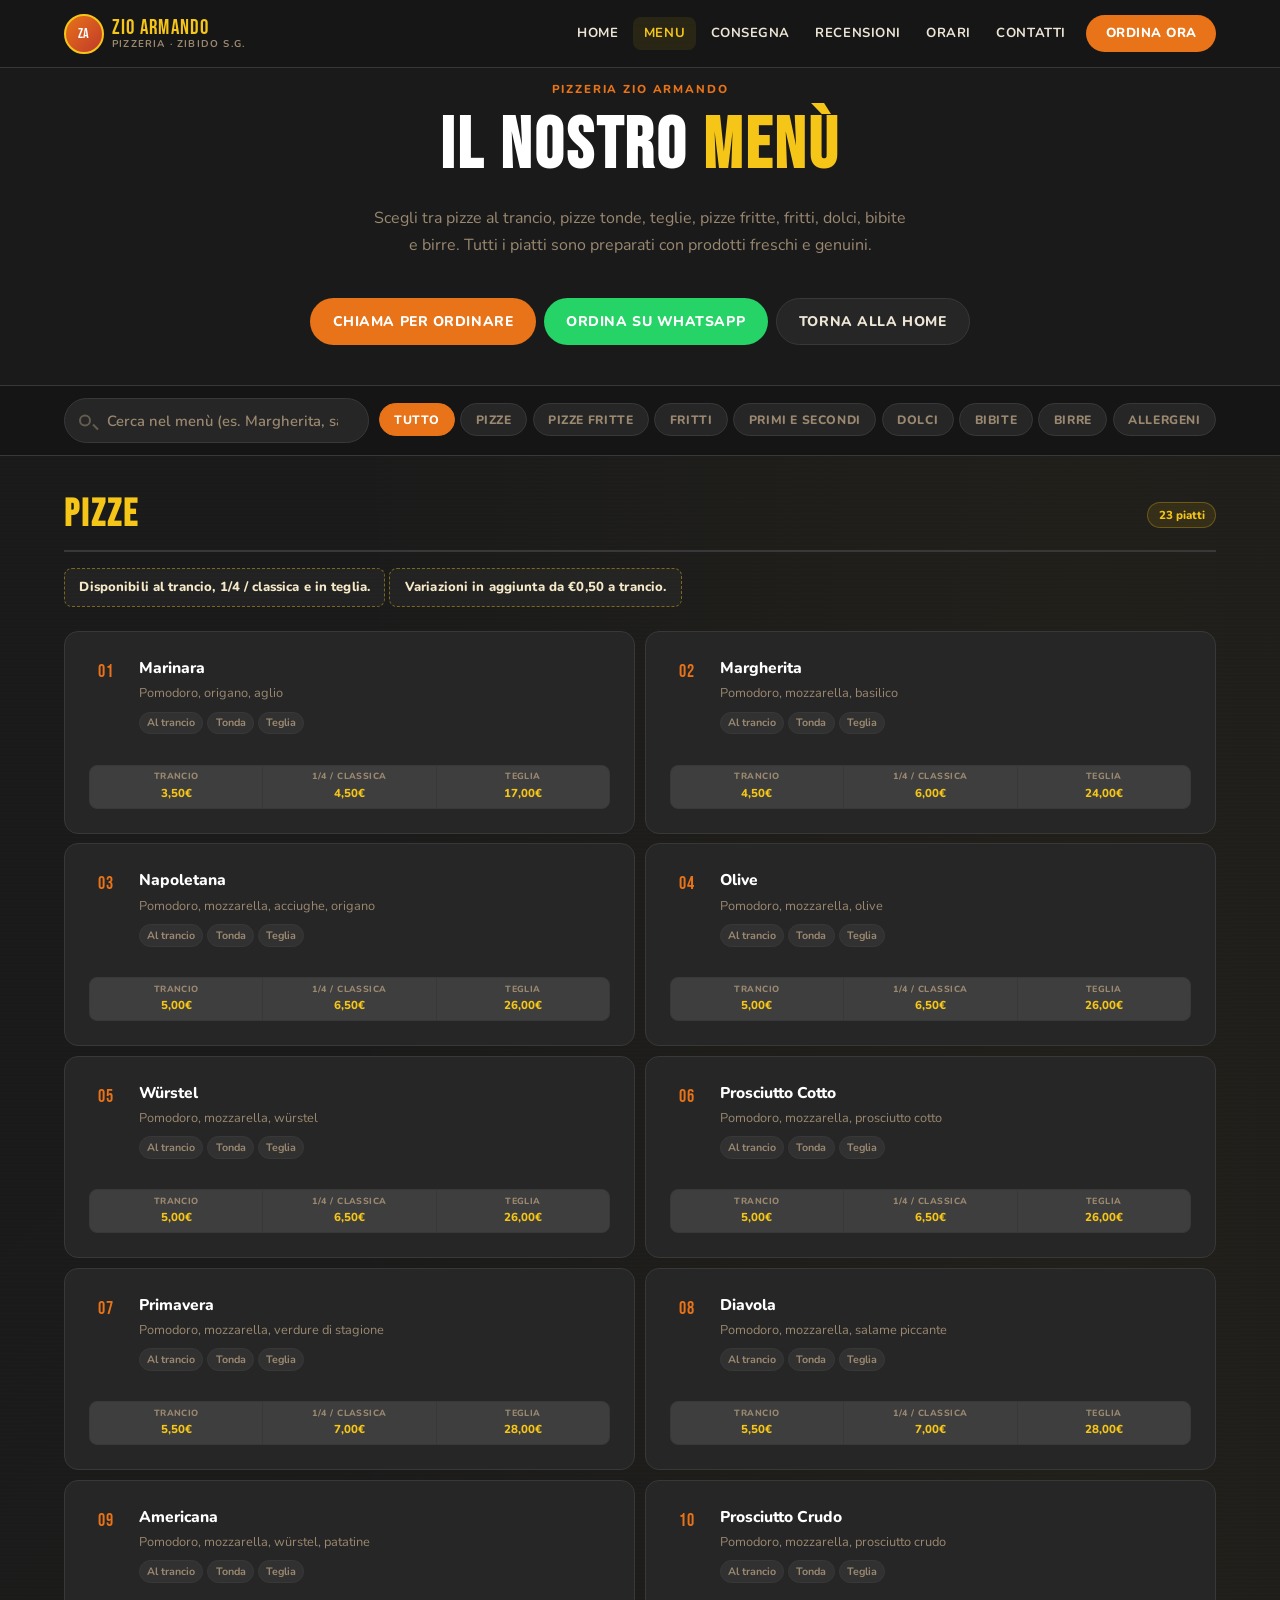
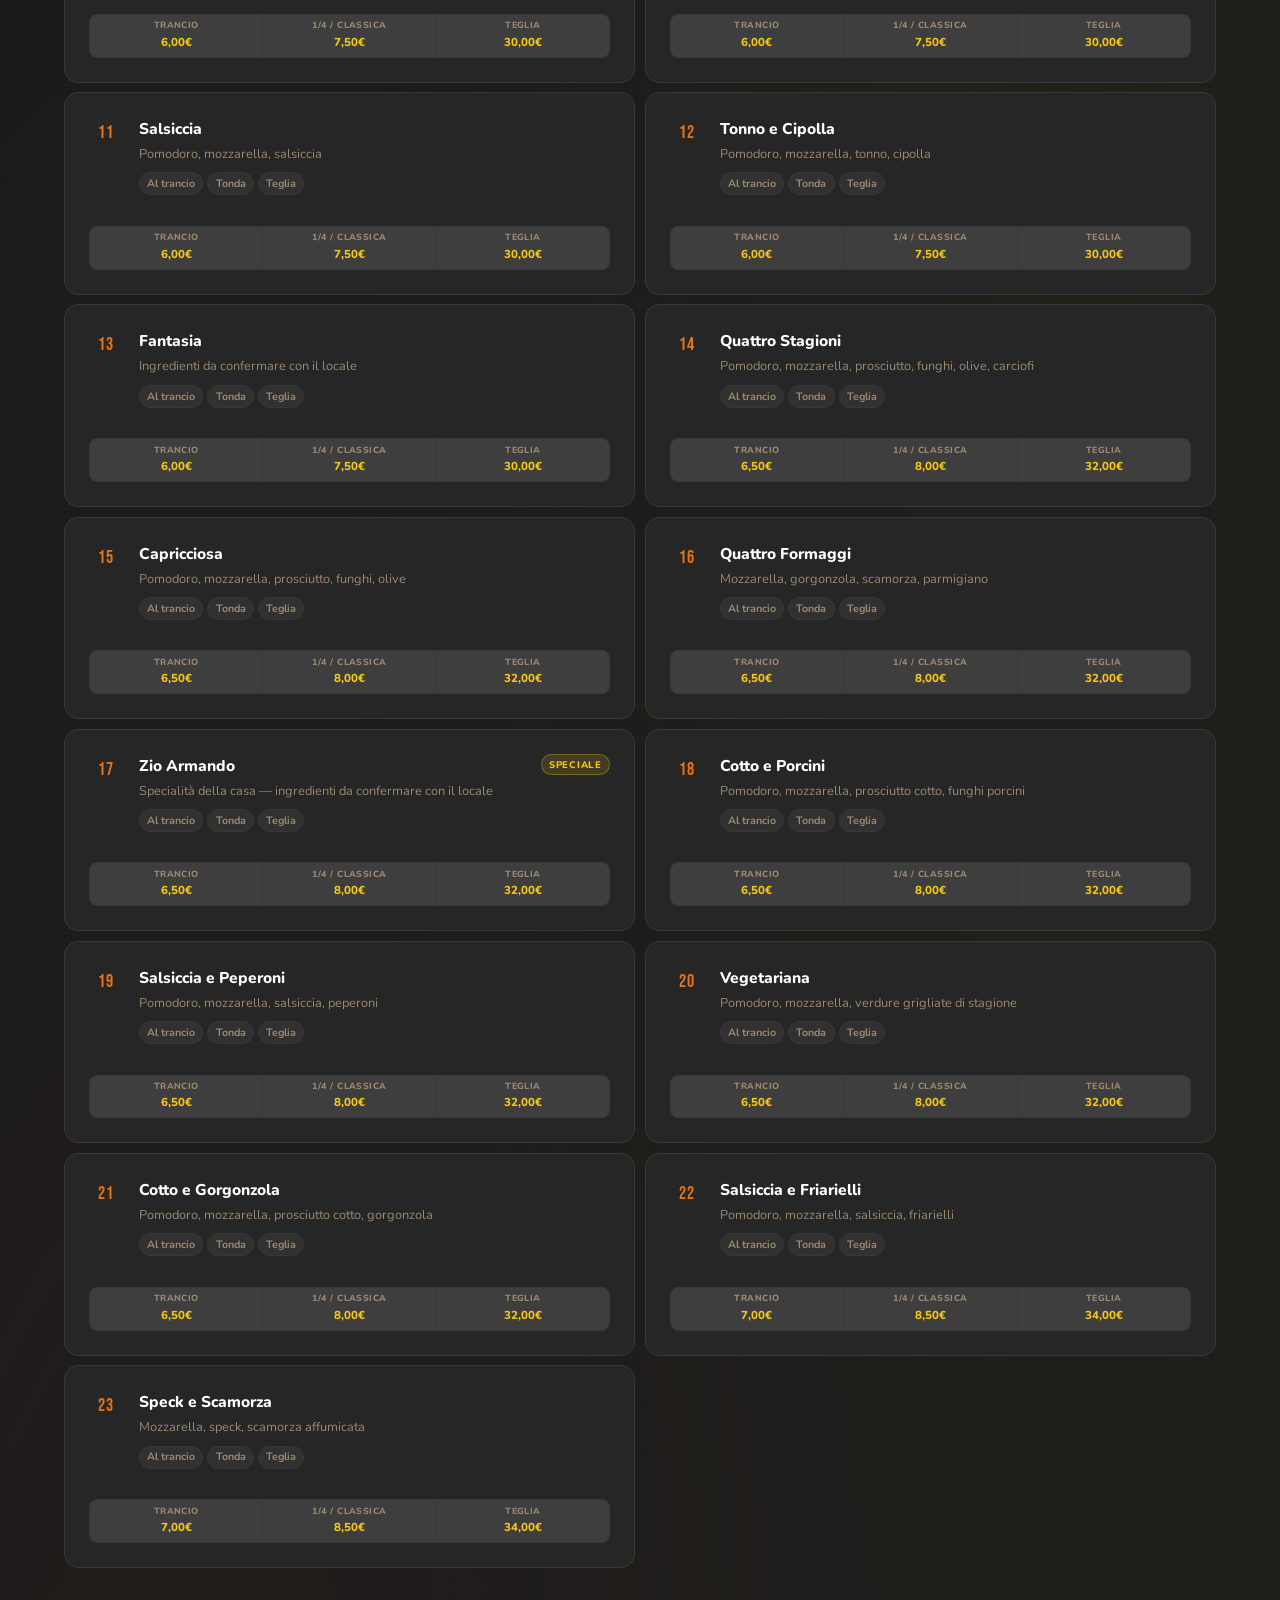
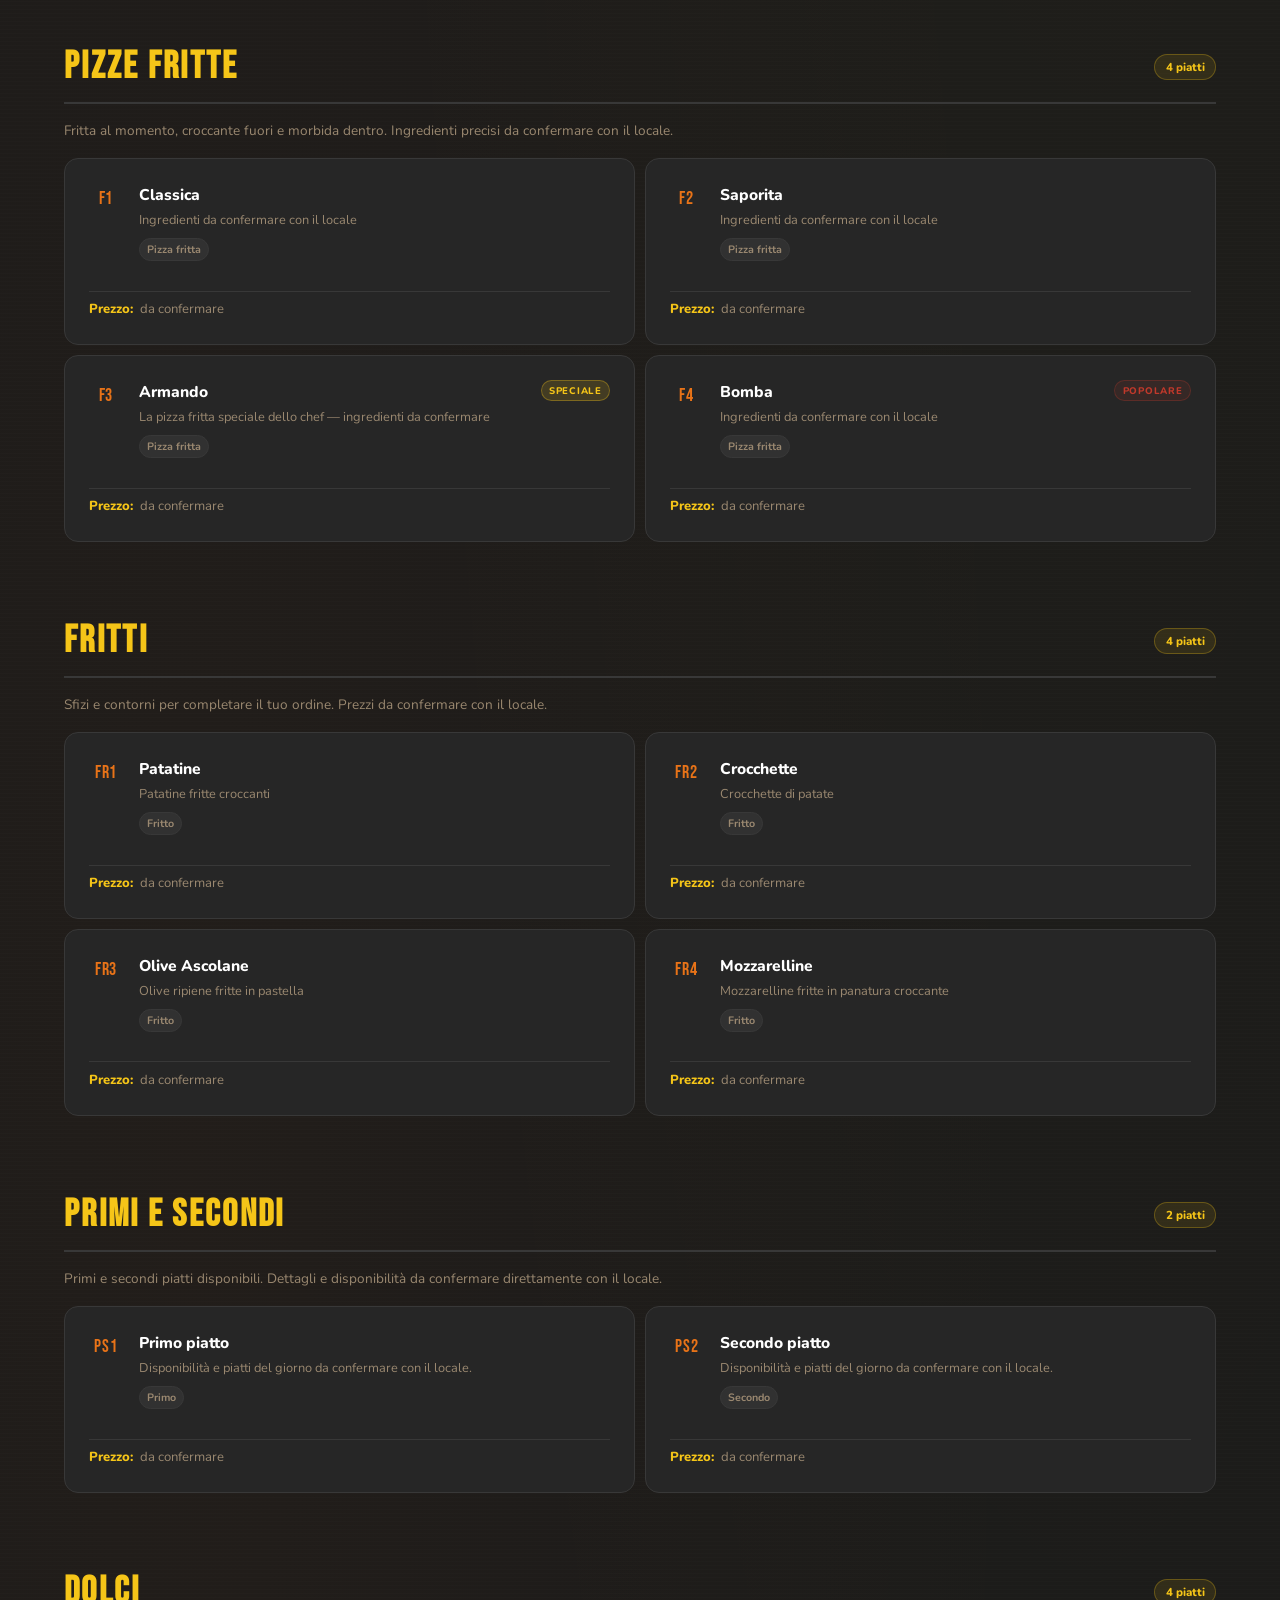
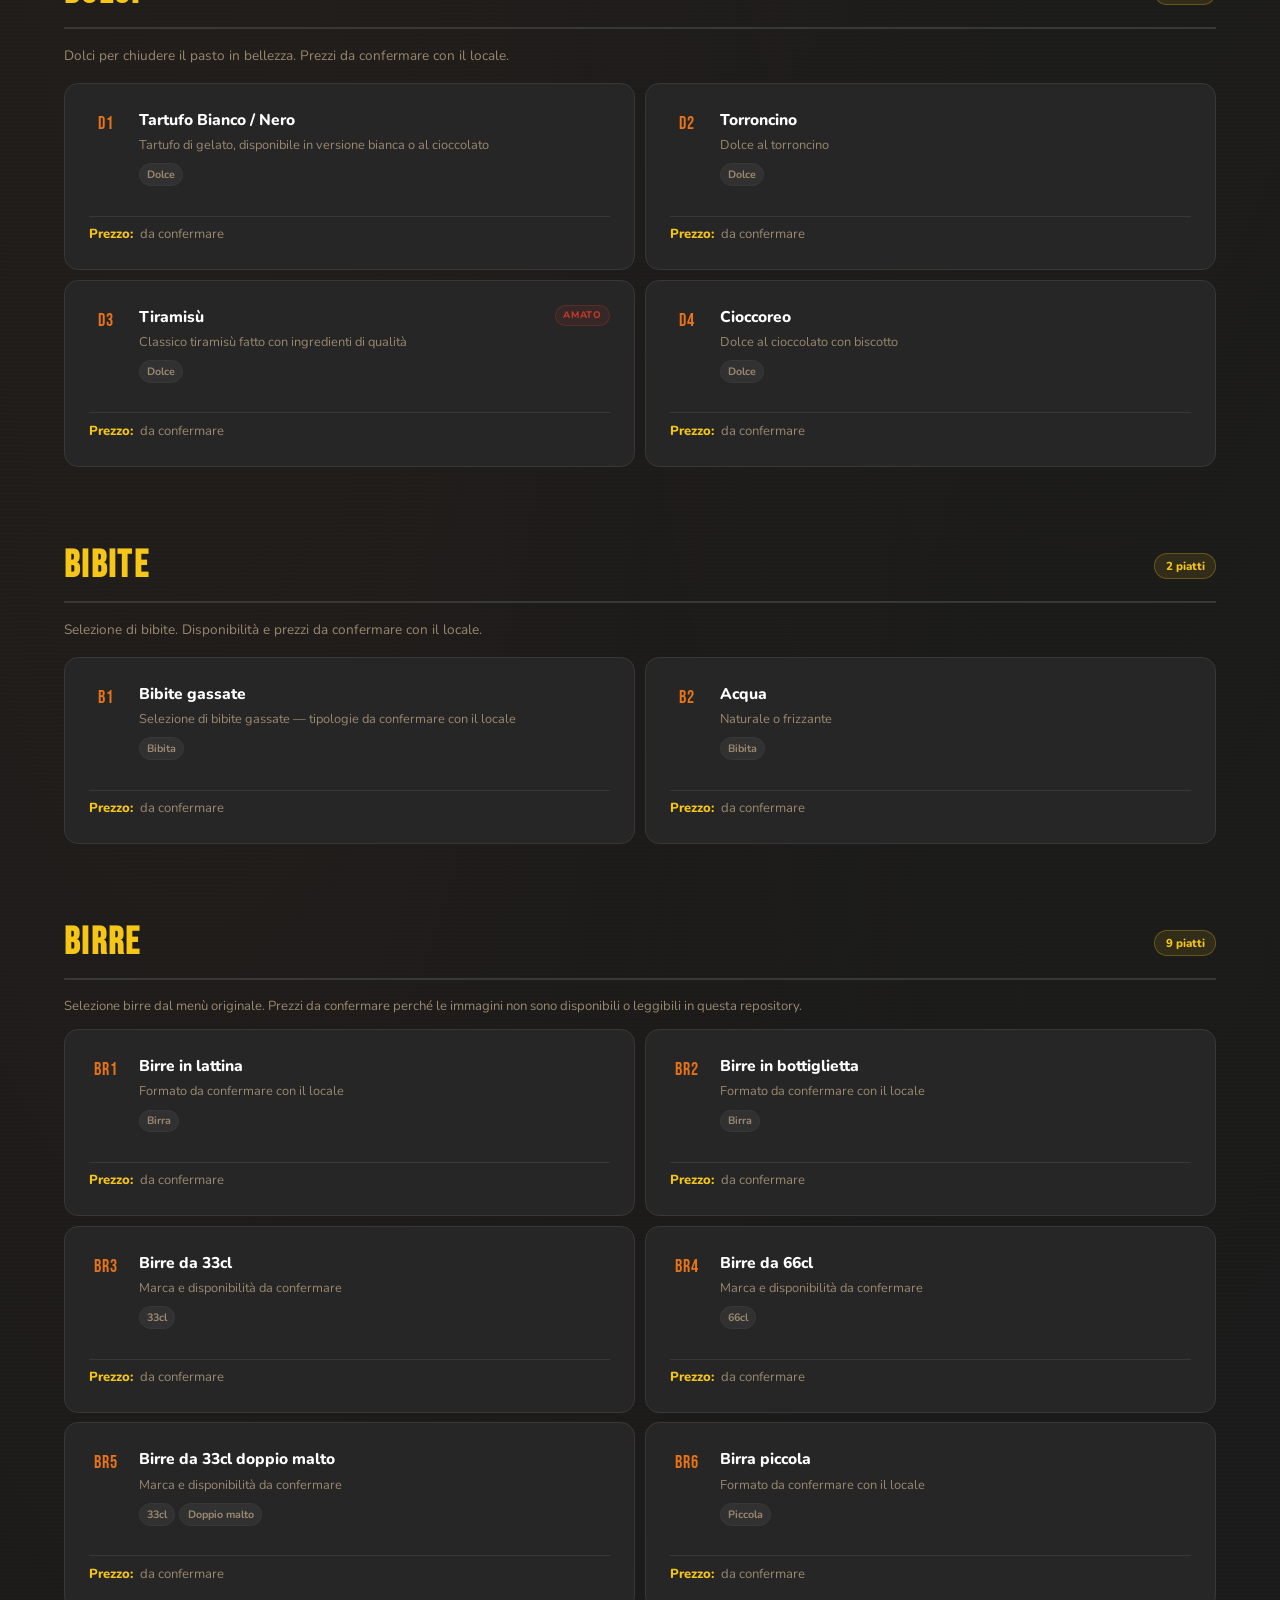
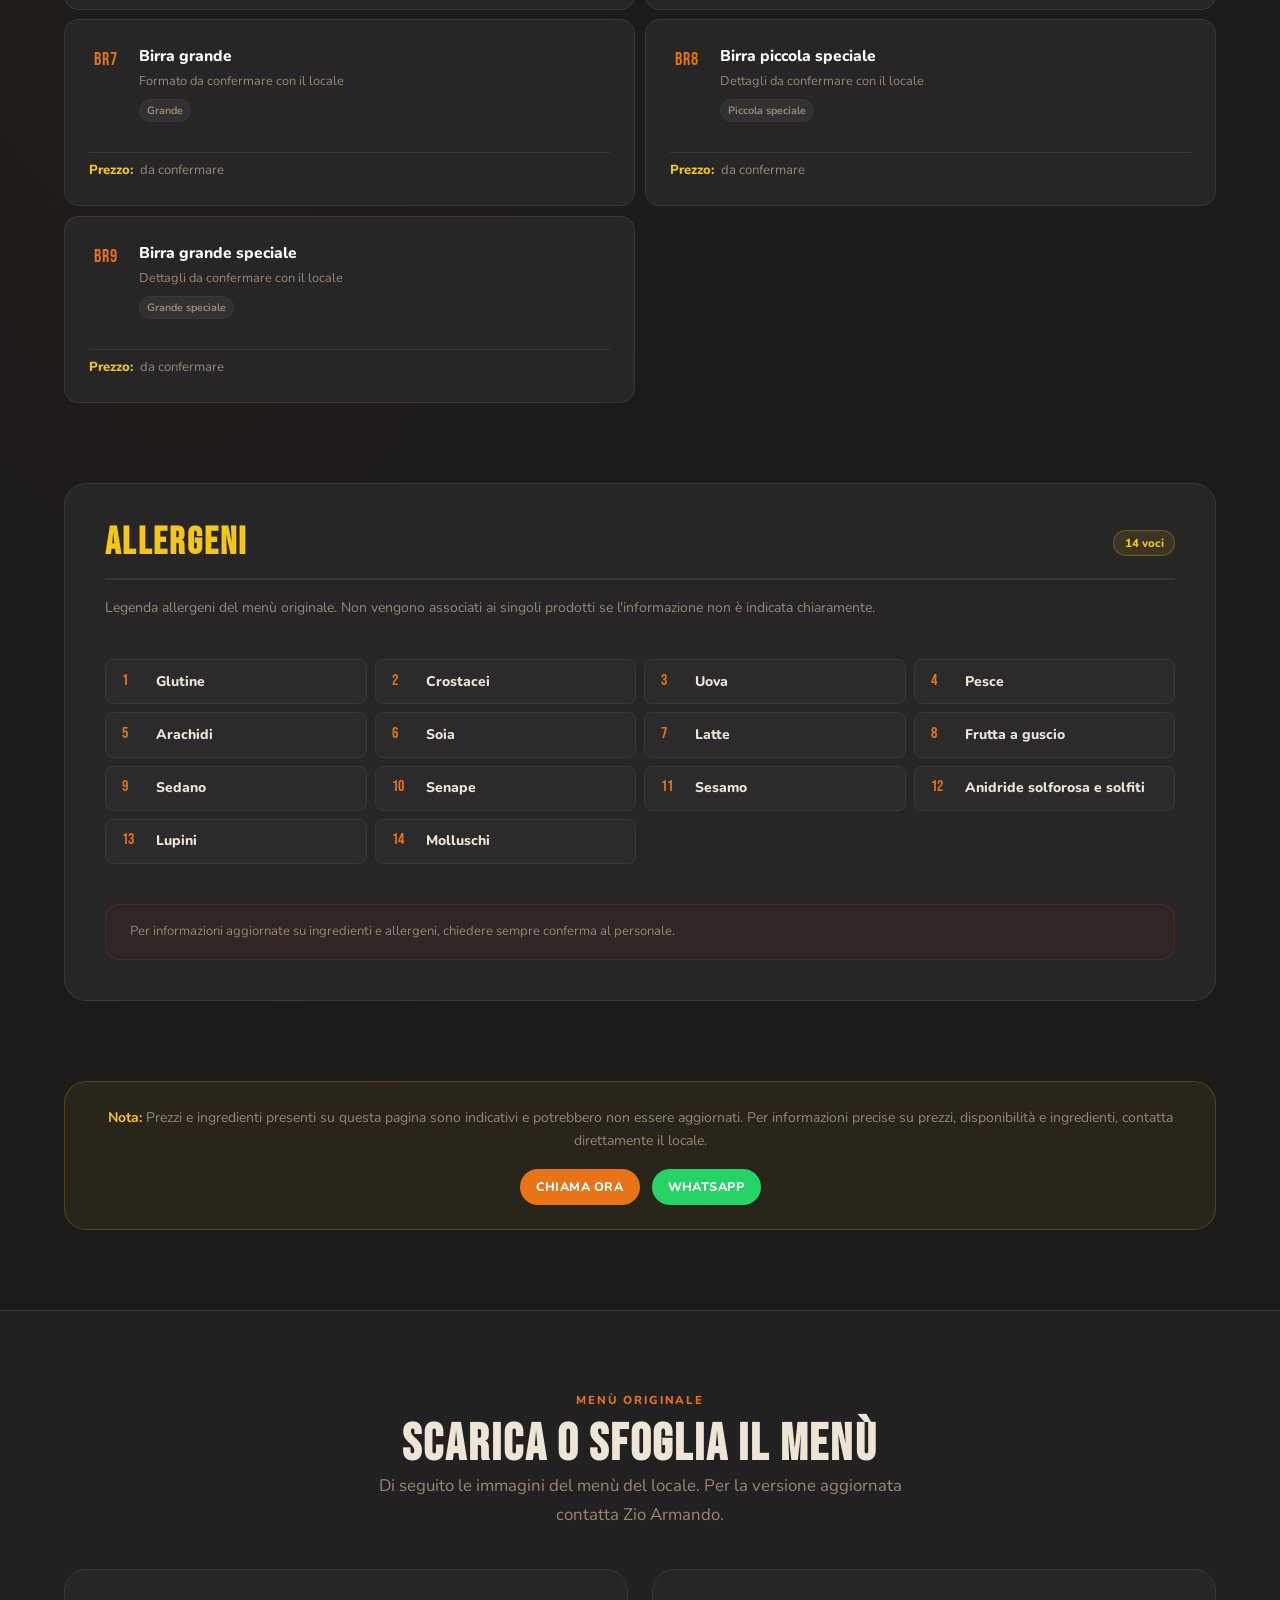
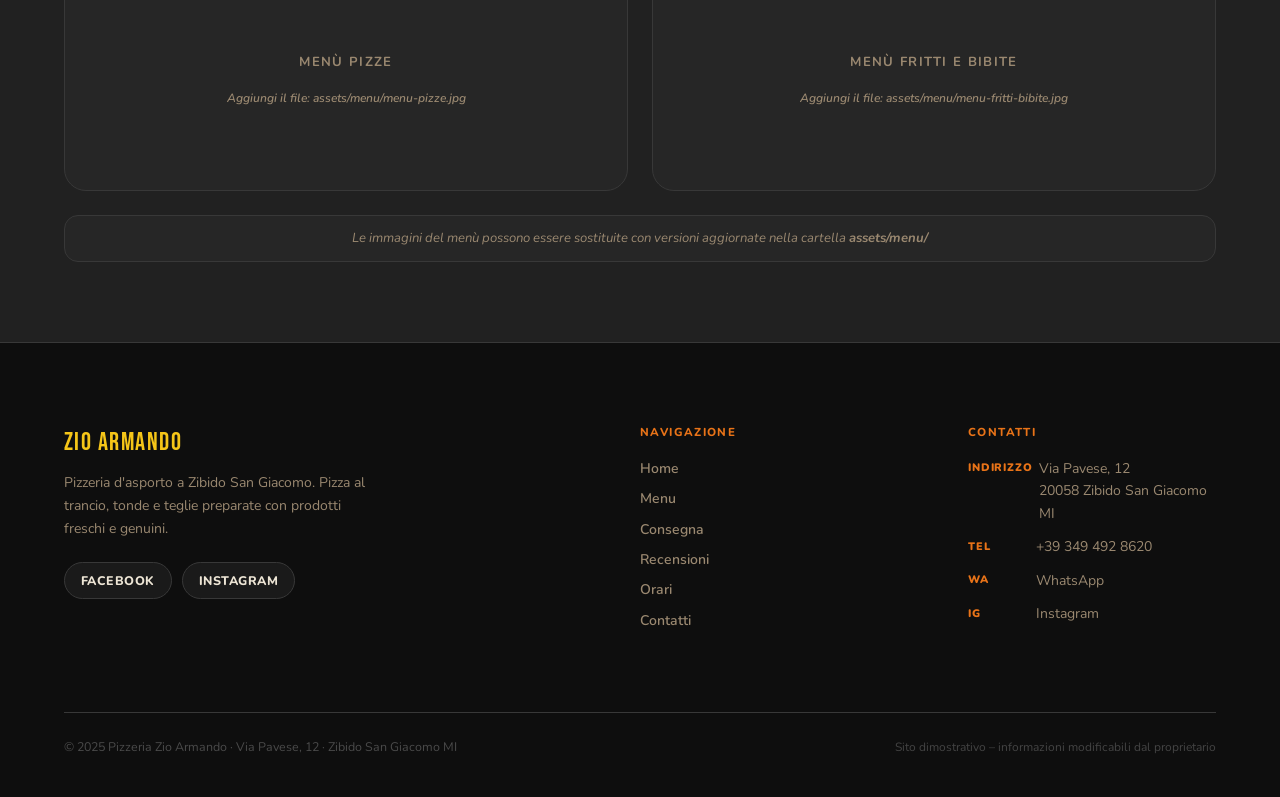
==== commit f3935ccf: "Changes menu and index" ====
--- a/menu.html
+++ b/menu.html
@@ -162,8 +162,8 @@
             <h2 class="menu-category-title" id="cat-pizze-title">Pizze</h2>
             <span class="menu-category-count" id="count-pizze"></span>
           </div>
-          <p class="menu-category-desc">
-            Disponibili al trancio, 1/4 / classica e in teglia. I prezzi non leggibili dalle immagini sono indicati come da confermare.
+          <p class="toppings-note">
+            Disponibili al trancio, 1/4 / classica e in teglia.
           </p>
           <p class="toppings-note">Variazioni in aggiunta da €0,50 a trancio.</p>
 
@@ -182,7 +182,7 @@
                   <span class="format-tag">Teglia</span>
                 </div>
               </div>
-              <div class="menu-item-price price-grid" aria-label="Prezzi pizza"><div class="price-col"><span class="price-col-label">Trancio</span><span class="price-col-val">da confermare</span></div><div class="price-col"><span class="price-col-label">1/4 / Classica</span><span class="price-col-val">da confermare</span></div><div class="price-col"><span class="price-col-label">Teglia</span><span class="price-col-val">da confermare</span></div></div>
+              <div class="menu-item-price price-grid" aria-label="Prezzi pizza"><div class="price-col"><span class="price-col-label">Trancio</span><span class="price-col-val">3,50€</span></div><div class="price-col"><span class="price-col-label">1/4 / Classica</span><span class="price-col-val">4,50€</span></div><div class="price-col"><span class="price-col-label">Teglia</span><span class="price-col-val">17,00€</span></div></div>
             </div>
 
             <div class="menu-item" data-name="margherita" data-ingredients="pomodoro mozzarella basilico">
@@ -196,7 +196,7 @@
                   <span class="format-tag">Teglia</span>
                 </div>
               </div>
-              <div class="menu-item-price price-grid" aria-label="Prezzi pizza"><div class="price-col"><span class="price-col-label">Trancio</span><span class="price-col-val">da confermare</span></div><div class="price-col"><span class="price-col-label">1/4 / Classica</span><span class="price-col-val">da confermare</span></div><div class="price-col"><span class="price-col-label">Teglia</span><span class="price-col-val">da confermare</span></div></div>
+              <div class="menu-item-price price-grid" aria-label="Prezzi pizza"><div class="price-col"><span class="price-col-label">Trancio</span><span class="price-col-val">4,50€</span></div><div class="price-col"><span class="price-col-label">1/4 / Classica</span><span class="price-col-val">6,00€</span></div><div class="price-col"><span class="price-col-label">Teglia</span><span class="price-col-val">24,00€</span></div></div>
             </div>
 
             <div class="menu-item" data-name="napoletana" data-ingredients="pomodoro mozzarella acciughe origano">
@@ -207,9 +207,10 @@
                 <div class="menu-item-formats">
                   <span class="format-tag">Al trancio</span>
                   <span class="format-tag">Tonda</span>
-                </div>
-              </div>
-              <div class="menu-item-price price-grid" aria-label="Prezzi pizza"><div class="price-col"><span class="price-col-label">Trancio</span><span class="price-col-val">da confermare</span></div><div class="price-col"><span class="price-col-label">1/4 / Classica</span><span class="price-col-val">da confermare</span></div><div class="price-col"><span class="price-col-label">Teglia</span><span class="price-col-val">da confermare</span></div></div>
+                  <span class="format-tag">Teglia</span>
+                </div>
+              </div>
+              <div class="menu-item-price price-grid" aria-label="Prezzi pizza"><div class="price-col"><span class="price-col-label">Trancio</span><span class="price-col-val">5,00€</span></div><div class="price-col"><span class="price-col-label">1/4 / Classica</span><span class="price-col-val">6,50€</span></div><div class="price-col"><span class="price-col-label">Teglia</span><span class="price-col-val">26,00€</span></div></div>
             </div>
 
             <div class="menu-item" data-name="olive" data-ingredients="pomodoro mozzarella olive">
@@ -220,9 +221,10 @@
                 <div class="menu-item-formats">
                   <span class="format-tag">Al trancio</span>
                   <span class="format-tag">Tonda</span>
-                </div>
-              </div>
-              <div class="menu-item-price price-grid" aria-label="Prezzi pizza"><div class="price-col"><span class="price-col-label">Trancio</span><span class="price-col-val">da confermare</span></div><div class="price-col"><span class="price-col-label">1/4 / Classica</span><span class="price-col-val">da confermare</span></div><div class="price-col"><span class="price-col-label">Teglia</span><span class="price-col-val">da confermare</span></div></div>
+                  <span class="format-tag">Teglia</span>
+                </div>
+              </div>
+              <div class="menu-item-price price-grid" aria-label="Prezzi pizza"><div class="price-col"><span class="price-col-label">Trancio</span><span class="price-col-val">5,00€</span></div><div class="price-col"><span class="price-col-label">1/4 / Classica</span><span class="price-col-val">6,50€</span></div><div class="price-col"><span class="price-col-label">Teglia</span><span class="price-col-val">26,00€</span></div></div>
             </div>
 
             <div class="menu-item" data-name="würstel wurstel" data-ingredients="pomodoro mozzarella würstel wurstel">
@@ -233,10 +235,10 @@
                 <div class="menu-item-formats">
                   <span class="format-tag">Al trancio</span>
                   <span class="format-tag">Tonda</span>
-                </div>
-              </div>
-              <div class="menu-item-price price-grid" aria-label="Prezzi pizza"><div class="price-col"><span class="price-col-label">Trancio</span><span class="price-col-val">da confermare</span></div><div class="price-col"><span class="price-col-label">1/4 / Classica</span><span class="price-col-val">da confermare</span></div><div class="price-col"><span class="price-col-label">Teglia</span><span class="price-col-val">da confermare</span></div></div>
-            </div>
+                  <span class="format-tag">Teglia</span>
+                </div>
+              </div>
+              <div class="menu-item-price price-grid" aria-label="Prezzi pizza"><div class="price-col"><span class="price-col-label">Trancio</span><span class="price-col-val">5,00€</span></div><div class="price-col"><span class="price-col-label">1/4 / Classica</span><span class="price-col-val">6,50€</span></div><div class="price-col"><span class="price-col-label">Teglia</span><span class="price-col-val">26,00€</span></div></div>            </div>
 
             <div class="menu-item" data-name="prosciutto cotto" data-ingredients="pomodoro mozzarella prosciutto cotto">
               <span class="menu-item-num">06</span>
@@ -246,10 +248,10 @@
                 <div class="menu-item-formats">
                   <span class="format-tag">Al trancio</span>
                   <span class="format-tag">Tonda</span>
-                </div>
-              </div>
-              <div class="menu-item-price price-grid" aria-label="Prezzi pizza"><div class="price-col"><span class="price-col-label">Trancio</span><span class="price-col-val">da confermare</span></div><div class="price-col"><span class="price-col-label">1/4 / Classica</span><span class="price-col-val">da confermare</span></div><div class="price-col"><span class="price-col-label">Teglia</span><span class="price-col-val">da confermare</span></div></div>
-            </div>
+                  <span class="format-tag">Teglia</span>
+                </div>
+              </div>
+              <div class="menu-item-price price-grid" aria-label="Prezzi pizza"><div class="price-col"><span class="price-col-label">Trancio</span><span class="price-col-val">5,00€</span></div><div class="price-col"><span class="price-col-label">1/4 / Classica</span><span class="price-col-val">6,50€</span></div><div class="price-col"><span class="price-col-label">Teglia</span><span class="price-col-val">26,00€</span></div></div>            </div>
 
             <div class="menu-item" data-name="primavera" data-ingredients="pomodoro mozzarella verdure stagione">
               <span class="menu-item-num">07</span>
@@ -259,9 +261,10 @@
                 <div class="menu-item-formats">
                   <span class="format-tag">Al trancio</span>
                   <span class="format-tag">Tonda</span>
-                </div>
-              </div>
-              <div class="menu-item-price price-grid" aria-label="Prezzi pizza"><div class="price-col"><span class="price-col-label">Trancio</span><span class="price-col-val">da confermare</span></div><div class="price-col"><span class="price-col-label">1/4 / Classica</span><span class="price-col-val">da confermare</span></div><div class="price-col"><span class="price-col-label">Teglia</span><span class="price-col-val">da confermare</span></div></div>
+                  <span class="format-tag">Teglia</span>
+                </div>
+              </div>
+              <div class="menu-item-price price-grid" aria-label="Prezzi pizza"><div class="price-col"><span class="price-col-label">Trancio</span><span class="price-col-val">5,50€</span></div><div class="price-col"><span class="price-col-label">1/4 / Classica</span><span class="price-col-val">7,00€</span></div><div class="price-col"><span class="price-col-label">Teglia</span><span class="price-col-val">28,00€</span></div></div>
             </div>
 
             <div class="menu-item" data-name="diavola" data-ingredients="pomodoro mozzarella salame piccante">
@@ -272,9 +275,10 @@
                 <div class="menu-item-formats">
                   <span class="format-tag">Al trancio</span>
                   <span class="format-tag">Tonda</span>
-                </div>
-              </div>
-              <div class="menu-item-price price-grid" aria-label="Prezzi pizza"><div class="price-col"><span class="price-col-label">Trancio</span><span class="price-col-val">da confermare</span></div><div class="price-col"><span class="price-col-label">1/4 / Classica</span><span class="price-col-val">da confermare</span></div><div class="price-col"><span class="price-col-label">Teglia</span><span class="price-col-val">da confermare</span></div></div>
+                  <span class="format-tag">Teglia</span>
+                </div>
+              </div>
+              <div class="menu-item-price price-grid" aria-label="Prezzi pizza"><div class="price-col"><span class="price-col-label">Trancio</span><span class="price-col-val">5,50€</span></div><div class="price-col"><span class="price-col-label">1/4 / Classica</span><span class="price-col-val">7,00€</span></div><div class="price-col"><span class="price-col-label">Teglia</span><span class="price-col-val">28,00€</span></div></div>
             </div>
 
             <div class="menu-item" data-name="americana" data-ingredients="pomodoro mozzarella würstel wurstel patatine">
@@ -285,9 +289,10 @@
                 <div class="menu-item-formats">
                   <span class="format-tag">Al trancio</span>
                   <span class="format-tag">Tonda</span>
-                </div>
-              </div>
-              <div class="menu-item-price price-grid" aria-label="Prezzi pizza"><div class="price-col"><span class="price-col-label">Trancio</span><span class="price-col-val">da confermare</span></div><div class="price-col"><span class="price-col-label">1/4 / Classica</span><span class="price-col-val">da confermare</span></div><div class="price-col"><span class="price-col-label">Teglia</span><span class="price-col-val">da confermare</span></div></div>
+                  <span class="format-tag">Teglia</span>
+                </div>
+              </div>
+              <div class="menu-item-price price-grid" aria-label="Prezzi pizza"><div class="price-col"><span class="price-col-label">Trancio</span><span class="price-col-val">6,00€</span></div><div class="price-col"><span class="price-col-label">1/4 / Classica</span><span class="price-col-val">7,50€</span></div><div class="price-col"><span class="price-col-label">Teglia</span><span class="price-col-val">30,00€</span></div></div>
             </div>
 
             <div class="menu-item" data-name="prosciutto crudo" data-ingredients="pomodoro mozzarella prosciutto crudo">
@@ -296,11 +301,12 @@
                 <div class="menu-item-name">Prosciutto Crudo</div>
                 <div class="menu-item-desc">Pomodoro, mozzarella, prosciutto crudo</div>
                 <div class="menu-item-formats">
-                  <span class="format-tag">Tonda</span>
-                  <span class="format-tag">Al trancio</span>
-                </div>
-              </div>
-              <div class="menu-item-price price-grid" aria-label="Prezzi pizza"><div class="price-col"><span class="price-col-label">Trancio</span><span class="price-col-val">da confermare</span></div><div class="price-col"><span class="price-col-label">1/4 / Classica</span><span class="price-col-val">da confermare</span></div><div class="price-col"><span class="price-col-label">Teglia</span><span class="price-col-val">da confermare</span></div></div>
+                  <span class="format-tag">Al trancio</span>
+                  <span class="format-tag">Tonda</span>
+                  <span class="format-tag">Teglia</span>
+                </div>
+              </div>
+              <div class="menu-item-price price-grid" aria-label="Prezzi pizza"><div class="price-col"><span class="price-col-label">Trancio</span><span class="price-col-val">6,00€</span></div><div class="price-col"><span class="price-col-label">1/4 / Classica</span><span class="price-col-val">7,50€</span></div><div class="price-col"><span class="price-col-label">Teglia</span><span class="price-col-val">30,00€</span></div></div>
             </div>
 
             <div class="menu-item" data-name="salsiccia" data-ingredients="pomodoro mozzarella salsiccia">
@@ -311,9 +317,10 @@
                 <div class="menu-item-formats">
                   <span class="format-tag">Al trancio</span>
                   <span class="format-tag">Tonda</span>
-                </div>
-              </div>
-              <div class="menu-item-price price-grid" aria-label="Prezzi pizza"><div class="price-col"><span class="price-col-label">Trancio</span><span class="price-col-val">da confermare</span></div><div class="price-col"><span class="price-col-label">1/4 / Classica</span><span class="price-col-val">da confermare</span></div><div class="price-col"><span class="price-col-label">Teglia</span><span class="price-col-val">da confermare</span></div></div>
+                  <span class="format-tag">Teglia</span>
+                </div>
+              </div>
+              <div class="menu-item-price price-grid" aria-label="Prezzi pizza"><div class="price-col"><span class="price-col-label">Trancio</span><span class="price-col-val">6,00€</span></div><div class="price-col"><span class="price-col-label">1/4 / Classica</span><span class="price-col-val">7,50€</span></div><div class="price-col"><span class="price-col-label">Teglia</span><span class="price-col-val">30,00€</span></div></div>
             </div>
 
             <div class="menu-item" data-name="tonno cipolla" data-ingredients="pomodoro mozzarella tonno cipolla">
@@ -324,9 +331,10 @@
                 <div class="menu-item-formats">
                   <span class="format-tag">Al trancio</span>
                   <span class="format-tag">Tonda</span>
-                </div>
-              </div>
-              <div class="menu-item-price price-grid" aria-label="Prezzi pizza"><div class="price-col"><span class="price-col-label">Trancio</span><span class="price-col-val">da confermare</span></div><div class="price-col"><span class="price-col-label">1/4 / Classica</span><span class="price-col-val">da confermare</span></div><div class="price-col"><span class="price-col-label">Teglia</span><span class="price-col-val">da confermare</span></div></div>
+                  <span class="format-tag">Teglia</span>
+                </div>
+              </div>
+              <div class="menu-item-price price-grid" aria-label="Prezzi pizza"><div class="price-col"><span class="price-col-label">Trancio</span><span class="price-col-val">6,00€</span></div><div class="price-col"><span class="price-col-label">1/4 / Classica</span><span class="price-col-val">7,50€</span></div><div class="price-col"><span class="price-col-label">Teglia</span><span class="price-col-val">30,00€</span></div></div>
             </div>
 
             <div class="menu-item" data-name="fantasia" data-ingredients="ingredienti da confermare">
@@ -336,9 +344,11 @@
                 <div class="menu-item-desc">Ingredienti da confermare con il locale</div>
                 <div class="menu-item-formats">
                   <span class="format-tag">Al trancio</span>
-                </div>
-              </div>
-              <div class="menu-item-price price-grid" aria-label="Prezzi pizza"><div class="price-col"><span class="price-col-label">Trancio</span><span class="price-col-val">da confermare</span></div><div class="price-col"><span class="price-col-label">1/4 / Classica</span><span class="price-col-val">da confermare</span></div><div class="price-col"><span class="price-col-label">Teglia</span><span class="price-col-val">da confermare</span></div></div>
+                  <span class="format-tag">Tonda</span>
+                  <span class="format-tag">Teglia</span>
+                </div>
+              </div>
+              <div class="menu-item-price price-grid" aria-label="Prezzi pizza"><div class="price-col"><span class="price-col-label">Trancio</span><span class="price-col-val">6,00€</span></div><div class="price-col"><span class="price-col-label">1/4 / Classica</span><span class="price-col-val">7,50€</span></div><div class="price-col"><span class="price-col-label">Teglia</span><span class="price-col-val">30,00€</span></div></div>
             </div>
 
             <div class="menu-item" data-name="quattro stagioni" data-ingredients="pomodoro mozzarella prosciutto funghi olive carciofi">
@@ -347,11 +357,12 @@
                 <div class="menu-item-name">Quattro Stagioni</div>
                 <div class="menu-item-desc">Pomodoro, mozzarella, prosciutto, funghi, olive, carciofi</div>
                 <div class="menu-item-formats">
-                  <span class="format-tag">Tonda</span>
-                  <span class="format-tag">Al trancio</span>
-                </div>
-              </div>
-              <div class="menu-item-price price-grid" aria-label="Prezzi pizza"><div class="price-col"><span class="price-col-label">Trancio</span><span class="price-col-val">da confermare</span></div><div class="price-col"><span class="price-col-label">1/4 / Classica</span><span class="price-col-val">da confermare</span></div><div class="price-col"><span class="price-col-label">Teglia</span><span class="price-col-val">da confermare</span></div></div>
+                  <span class="format-tag">Al trancio</span>
+                  <span class="format-tag">Tonda</span>
+                  <span class="format-tag">Teglia</span>
+                </div>
+              </div>
+              <div class="menu-item-price price-grid" aria-label="Prezzi pizza"><div class="price-col"><span class="price-col-label">Trancio</span><span class="price-col-val">6,50€</span></div><div class="price-col"><span class="price-col-label">1/4 / Classica</span><span class="price-col-val">8,00€</span></div><div class="price-col"><span class="price-col-label">Teglia</span><span class="price-col-val">32,00€</span></div></div>
             </div>
 
             <div class="menu-item" data-name="capricciosa" data-ingredients="pomodoro mozzarella prosciutto funghi olive">
@@ -360,11 +371,12 @@
                 <div class="menu-item-name">Capricciosa</div>
                 <div class="menu-item-desc">Pomodoro, mozzarella, prosciutto, funghi, olive</div>
                 <div class="menu-item-formats">
-                  <span class="format-tag">Tonda</span>
-                  <span class="format-tag">Al trancio</span>
-                </div>
-              </div>
-              <div class="menu-item-price price-grid" aria-label="Prezzi pizza"><div class="price-col"><span class="price-col-label">Trancio</span><span class="price-col-val">da confermare</span></div><div class="price-col"><span class="price-col-label">1/4 / Classica</span><span class="price-col-val">da confermare</span></div><div class="price-col"><span class="price-col-label">Teglia</span><span class="price-col-val">da confermare</span></div></div>
+                  <span class="format-tag">Al trancio</span>
+                  <span class="format-tag">Tonda</span>
+                  <span class="format-tag">Teglia</span>
+                </div>
+              </div>
+              <div class="menu-item-price price-grid" aria-label="Prezzi pizza"><div class="price-col"><span class="price-col-label">Trancio</span><span class="price-col-val">6,50€</span></div><div class="price-col"><span class="price-col-label">1/4 / Classica</span><span class="price-col-val">8,00€</span></div><div class="price-col"><span class="price-col-label">Teglia</span><span class="price-col-val">32,00€</span></div></div>
             </div>
 
             <div class="menu-item" data-name="quattro formaggi" data-ingredients="mozzarella gorgonzola scamorza parmigiano formaggi">
@@ -373,11 +385,12 @@
                 <div class="menu-item-name">Quattro Formaggi</div>
                 <div class="menu-item-desc">Mozzarella, gorgonzola, scamorza, parmigiano</div>
                 <div class="menu-item-formats">
-                  <span class="format-tag">Tonda</span>
-                  <span class="format-tag">Al trancio</span>
-                </div>
-              </div>
-              <div class="menu-item-price price-grid" aria-label="Prezzi pizza"><div class="price-col"><span class="price-col-label">Trancio</span><span class="price-col-val">da confermare</span></div><div class="price-col"><span class="price-col-label">1/4 / Classica</span><span class="price-col-val">da confermare</span></div><div class="price-col"><span class="price-col-label">Teglia</span><span class="price-col-val">da confermare</span></div></div>
+                  <span class="format-tag">Al trancio</span>
+                  <span class="format-tag">Tonda</span>
+                  <span class="format-tag">Teglia</span>
+                </div>
+              </div>
+              <div class="menu-item-price price-grid" aria-label="Prezzi pizza"><div class="price-col"><span class="price-col-label">Trancio</span><span class="price-col-val">6,50€</span></div><div class="price-col"><span class="price-col-label">1/4 / Classica</span><span class="price-col-val">8,00€</span></div><div class="price-col"><span class="price-col-label">Teglia</span><span class="price-col-val">32,00€</span></div></div>
             </div>
 
             <div class="menu-item" data-name="zio armando" data-ingredients="specialità della casa">
@@ -386,12 +399,13 @@
                 <div class="menu-item-name">Zio Armando</div>
                 <div class="menu-item-desc">Specialità della casa — ingredienti da confermare con il locale</div>
                 <div class="menu-item-formats">
-                  <span class="format-tag">Tonda</span>
-                  <span class="format-tag">Al trancio</span>
+                  <span class="format-tag">Al trancio</span>
+                  <span class="format-tag">Tonda</span>
+                  <span class="format-tag">Teglia</span>
                 </div>
               </div>
               <div class="menu-item-badge badge-special">Speciale</div>
-              <div class="menu-item-price price-grid" aria-label="Prezzi pizza"><div class="price-col"><span class="price-col-label">Trancio</span><span class="price-col-val">da confermare</span></div><div class="price-col"><span class="price-col-label">1/4 / Classica</span><span class="price-col-val">da confermare</span></div><div class="price-col"><span class="price-col-label">Teglia</span><span class="price-col-val">da confermare</span></div></div>
+              <div class="menu-item-price price-grid" aria-label="Prezzi pizza"><div class="price-col"><span class="price-col-label">Trancio</span><span class="price-col-val">6,50€</span></div><div class="price-col"><span class="price-col-label">1/4 / Classica</span><span class="price-col-val">8,00€</span></div><div class="price-col"><span class="price-col-label">Teglia</span><span class="price-col-val">32,00€</span></div></div>
             </div>
 
             <div class="menu-item" data-name="cotto porcini" data-ingredients="pomodoro mozzarella prosciutto cotto funghi porcini">
@@ -400,11 +414,12 @@
                 <div class="menu-item-name">Cotto e Porcini</div>
                 <div class="menu-item-desc">Pomodoro, mozzarella, prosciutto cotto, funghi porcini</div>
                 <div class="menu-item-formats">
-                  <span class="format-tag">Tonda</span>
-                  <span class="format-tag">Al trancio</span>
-                </div>
-              </div>
-              <div class="menu-item-price price-grid" aria-label="Prezzi pizza"><div class="price-col"><span class="price-col-label">Trancio</span><span class="price-col-val">da confermare</span></div><div class="price-col"><span class="price-col-label">1/4 / Classica</span><span class="price-col-val">da confermare</span></div><div class="price-col"><span class="price-col-label">Teglia</span><span class="price-col-val">da confermare</span></div></div>
+                  <span class="format-tag">Al trancio</span>
+                  <span class="format-tag">Tonda</span>
+                  <span class="format-tag">Teglia</span>
+                </div>
+              </div>
+              <div class="menu-item-price price-grid" aria-label="Prezzi pizza"><div class="price-col"><span class="price-col-label">Trancio</span><span class="price-col-val">6,50€</span></div><div class="price-col"><span class="price-col-label">1/4 / Classica</span><span class="price-col-val">8,00€</span></div><div class="price-col"><span class="price-col-label">Teglia</span><span class="price-col-val">32,00€</span></div></div>
             </div>
 
             <div class="menu-item" data-name="salsiccia peperoni" data-ingredients="pomodoro mozzarella salsiccia peperoni">
@@ -413,11 +428,12 @@
                 <div class="menu-item-name">Salsiccia e Peperoni</div>
                 <div class="menu-item-desc">Pomodoro, mozzarella, salsiccia, peperoni</div>
                 <div class="menu-item-formats">
-                  <span class="format-tag">Tonda</span>
-                  <span class="format-tag">Al trancio</span>
-                </div>
-              </div>
-              <div class="menu-item-price price-grid" aria-label="Prezzi pizza"><div class="price-col"><span class="price-col-label">Trancio</span><span class="price-col-val">da confermare</span></div><div class="price-col"><span class="price-col-label">1/4 / Classica</span><span class="price-col-val">da confermare</span></div><div class="price-col"><span class="price-col-label">Teglia</span><span class="price-col-val">da confermare</span></div></div>
+                  <span class="format-tag">Al trancio</span>
+                  <span class="format-tag">Tonda</span>
+                  <span class="format-tag">Teglia</span>
+                </div>
+              </div>
+              <div class="menu-item-price price-grid" aria-label="Prezzi pizza"><div class="price-col"><span class="price-col-label">Trancio</span><span class="price-col-val">6,50€</span></div><div class="price-col"><span class="price-col-label">1/4 / Classica</span><span class="price-col-val">8,00€</span></div><div class="price-col"><span class="price-col-label">Teglia</span><span class="price-col-val">32,00€</span></div></div>
             </div>
 
             <div class="menu-item" data-name="vegetariana" data-ingredients="pomodoro mozzarella verdure grigliate vegetariana">
@@ -426,11 +442,12 @@
                 <div class="menu-item-name">Vegetariana</div>
                 <div class="menu-item-desc">Pomodoro, mozzarella, verdure grigliate di stagione</div>
                 <div class="menu-item-formats">
-                  <span class="format-tag">Tonda</span>
-                  <span class="format-tag">Al trancio</span>
-                </div>
-              </div>
-              <div class="menu-item-price price-grid" aria-label="Prezzi pizza"><div class="price-col"><span class="price-col-label">Trancio</span><span class="price-col-val">da confermare</span></div><div class="price-col"><span class="price-col-label">1/4 / Classica</span><span class="price-col-val">da confermare</span></div><div class="price-col"><span class="price-col-label">Teglia</span><span class="price-col-val">da confermare</span></div></div>
+                  <span class="format-tag">Al trancio</span>
+                  <span class="format-tag">Tonda</span>
+                  <span class="format-tag">Teglia</span>
+                </div>
+              </div>
+              <div class="menu-item-price price-grid" aria-label="Prezzi pizza"><div class="price-col"><span class="price-col-label">Trancio</span><span class="price-col-val">6,50€</span></div><div class="price-col"><span class="price-col-label">1/4 / Classica</span><span class="price-col-val">8,00€</span></div><div class="price-col"><span class="price-col-label">Teglia</span><span class="price-col-val">32,00€</span></div></div>
             </div>
 
             <div class="menu-item" data-name="cotto gorgonzola" data-ingredients="pomodoro mozzarella prosciutto cotto gorgonzola">
@@ -439,11 +456,12 @@
                 <div class="menu-item-name">Cotto e Gorgonzola</div>
                 <div class="menu-item-desc">Pomodoro, mozzarella, prosciutto cotto, gorgonzola</div>
                 <div class="menu-item-formats">
-                  <span class="format-tag">Tonda</span>
-                  <span class="format-tag">Al trancio</span>
-                </div>
-              </div>
-              <div class="menu-item-price price-grid" aria-label="Prezzi pizza"><div class="price-col"><span class="price-col-label">Trancio</span><span class="price-col-val">da confermare</span></div><div class="price-col"><span class="price-col-label">1/4 / Classica</span><span class="price-col-val">da confermare</span></div><div class="price-col"><span class="price-col-label">Teglia</span><span class="price-col-val">da confermare</span></div></div>
+                  <span class="format-tag">Al trancio</span>
+                  <span class="format-tag">Tonda</span>
+                  <span class="format-tag">Teglia</span>
+                </div>
+              </div>
+              <div class="menu-item-price price-grid" aria-label="Prezzi pizza"><div class="price-col"><span class="price-col-label">Trancio</span><span class="price-col-val">6,50€</span></div><div class="price-col"><span class="price-col-label">1/4 / Classica</span><span class="price-col-val">8,00€</span></div><div class="price-col"><span class="price-col-label">Teglia</span><span class="price-col-val">32,00€</span></div></div>
             </div>
 
             <div class="menu-item" data-name="salsiccia friarielli" data-ingredients="pomodoro mozzarella salsiccia friarielli">
@@ -452,11 +470,12 @@
                 <div class="menu-item-name">Salsiccia e Friarielli</div>
                 <div class="menu-item-desc">Pomodoro, mozzarella, salsiccia, friarielli</div>
                 <div class="menu-item-formats">
-                  <span class="format-tag">Tonda</span>
-                  <span class="format-tag">Al trancio</span>
-                </div>
-              </div>
-              <div class="menu-item-price price-grid" aria-label="Prezzi pizza"><div class="price-col"><span class="price-col-label">Trancio</span><span class="price-col-val">da confermare</span></div><div class="price-col"><span class="price-col-label">1/4 / Classica</span><span class="price-col-val">da confermare</span></div><div class="price-col"><span class="price-col-label">Teglia</span><span class="price-col-val">da confermare</span></div></div>
+                  <span class="format-tag">Al trancio</span>
+                  <span class="format-tag">Tonda</span>
+                  <span class="format-tag">Teglia</span>
+                </div>
+              </div>
+              <div class="menu-item-price price-grid" aria-label="Prezzi pizza"><div class="price-col"><span class="price-col-label">Trancio</span><span class="price-col-val">7,00€</span></div><div class="price-col"><span class="price-col-label">1/4 / Classica</span><span class="price-col-val">8,50€</span></div><div class="price-col"><span class="price-col-label">Teglia</span><span class="price-col-val">34,00€</span></div></div>
             </div>
 
             <div class="menu-item" data-name="speck scamorza" data-ingredients="mozzarella speck scamorza affumicata">
@@ -465,11 +484,12 @@
                 <div class="menu-item-name">Speck e Scamorza</div>
                 <div class="menu-item-desc">Mozzarella, speck, scamorza affumicata</div>
                 <div class="menu-item-formats">
-                  <span class="format-tag">Tonda</span>
-                  <span class="format-tag">Al trancio</span>
-                </div>
-              </div>
-              <div class="menu-item-price price-grid" aria-label="Prezzi pizza"><div class="price-col"><span class="price-col-label">Trancio</span><span class="price-col-val">da confermare</span></div><div class="price-col"><span class="price-col-label">1/4 / Classica</span><span class="price-col-val">da confermare</span></div><div class="price-col"><span class="price-col-label">Teglia</span><span class="price-col-val">da confermare</span></div></div>
+                  <span class="format-tag">Al trancio</span>
+                  <span class="format-tag">Tonda</span>
+                  <span class="format-tag">Teglia</span>
+                </div>
+              </div>
+              <div class="menu-item-price price-grid" aria-label="Prezzi pizza"><div class="price-col"><span class="price-col-label">Trancio</span><span class="price-col-val">7,00€</span></div><div class="price-col"><span class="price-col-label">1/4 / Classica</span><span class="price-col-val">8,50€</span></div><div class="price-col"><span class="price-col-label">Teglia</span><span class="price-col-val">34,00€</span></div></div>
             </div>
 
             <!-- Add more pizza items here following the same card structure -->
--- a/style.css
+++ b/style.css
@@ -643,6 +643,28 @@
   transform: translateY(-2px);
 }
 
+.btn-outline-blue {
+  background: transparent;
+  color: var(--blue);
+  border: 2px solid var(--blue);
+}
+.btn-outline-blue:hover {
+  background: var(--blue);
+  color: var(--white);
+  transform: translateY(-2px);
+}
+
+.btn-outline-purple {
+  background: transparent;
+  color: var(--purple);
+  border: 2px solid var(--purple);
+}
+.btn-outline-purple:hover {
+  background: var(--purple);
+  color: var(--white);
+  transform: translateY(-2px);
+}
+
 .btn-whatsapp {
   background: #25d366;
   color: var(--white);
